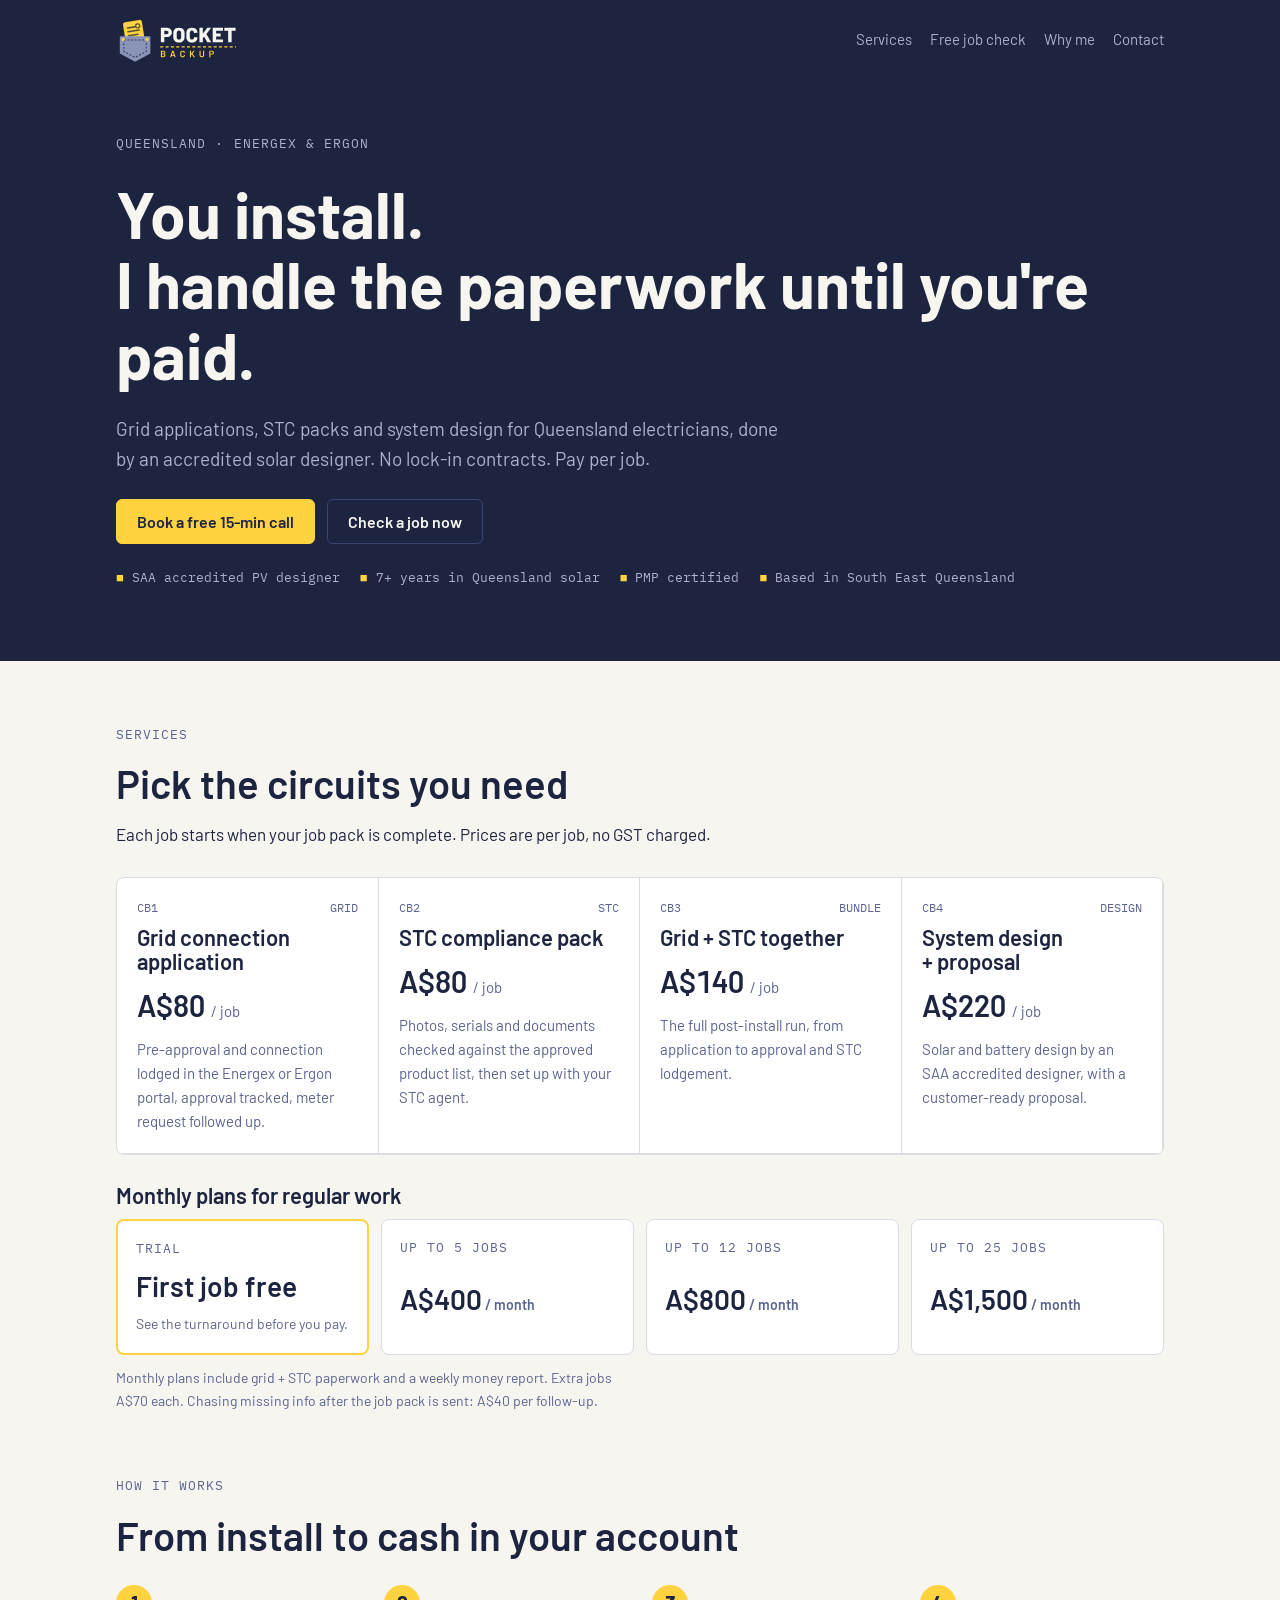
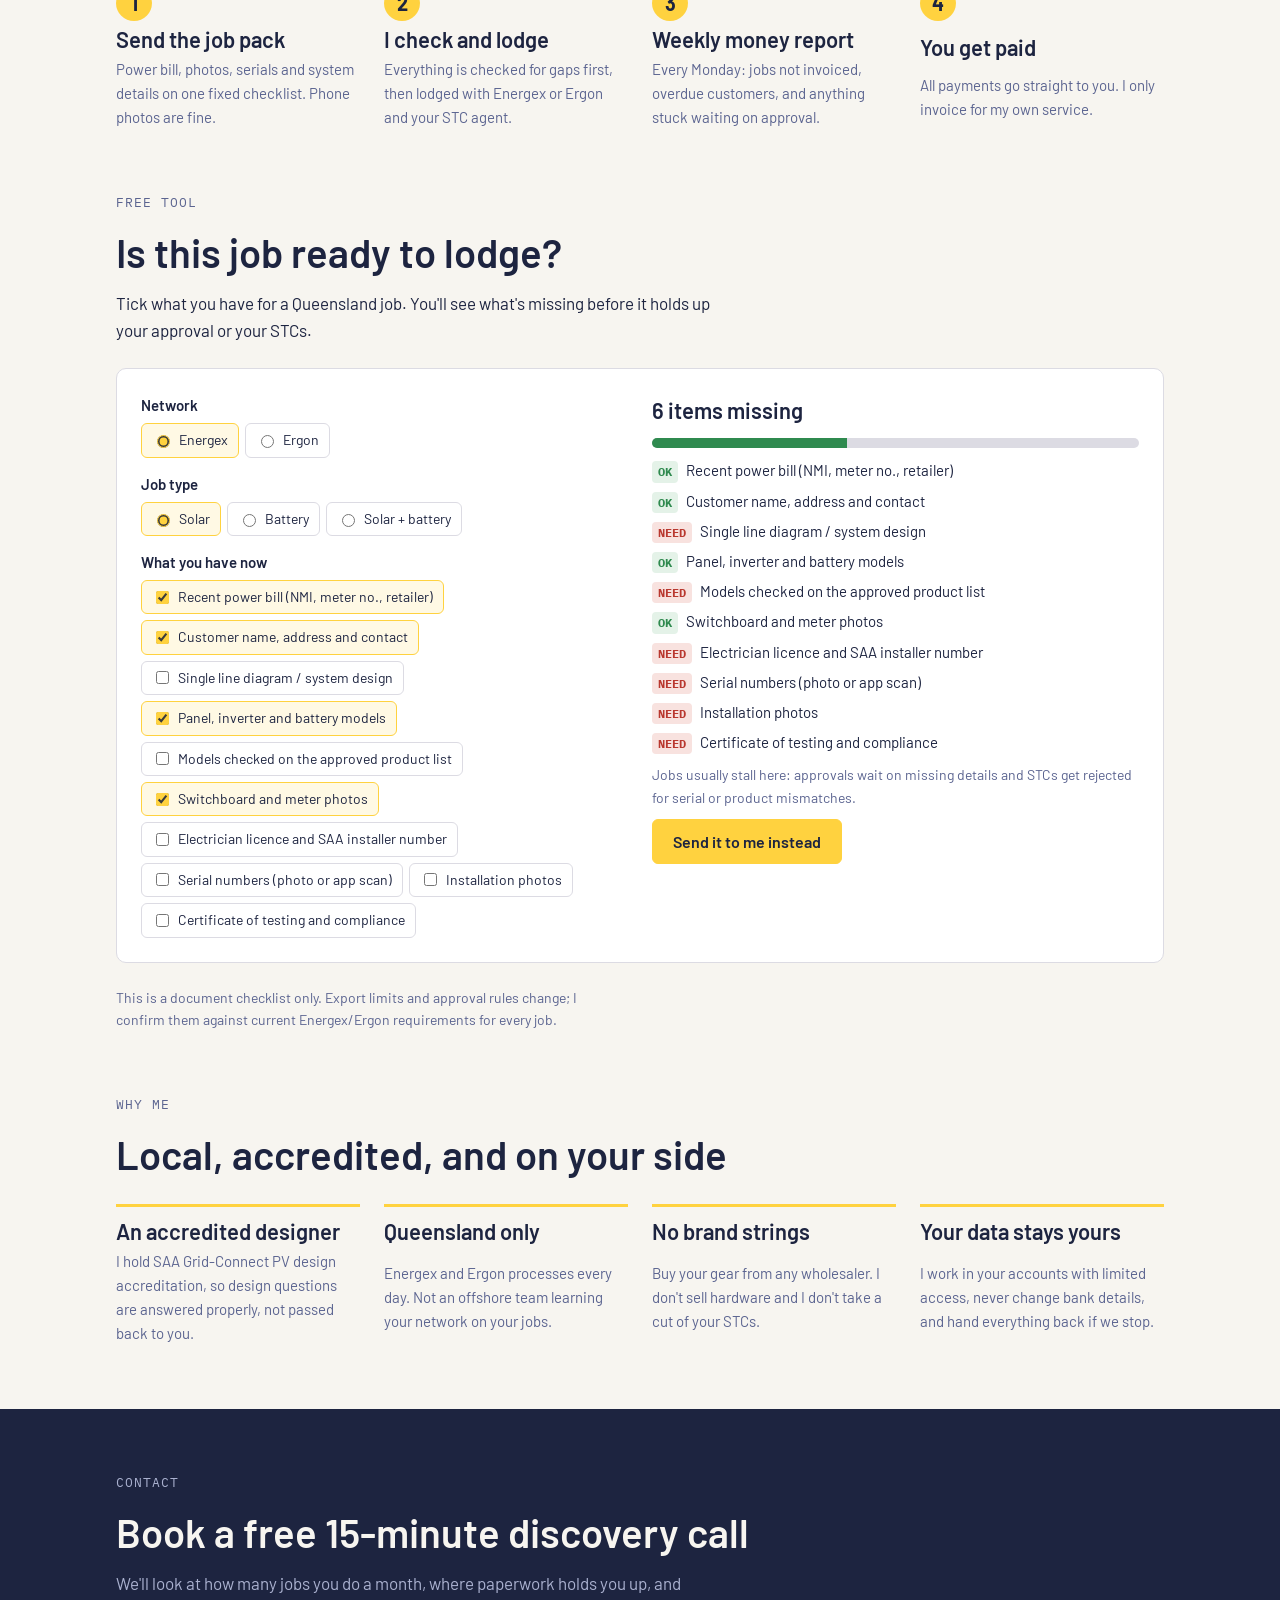
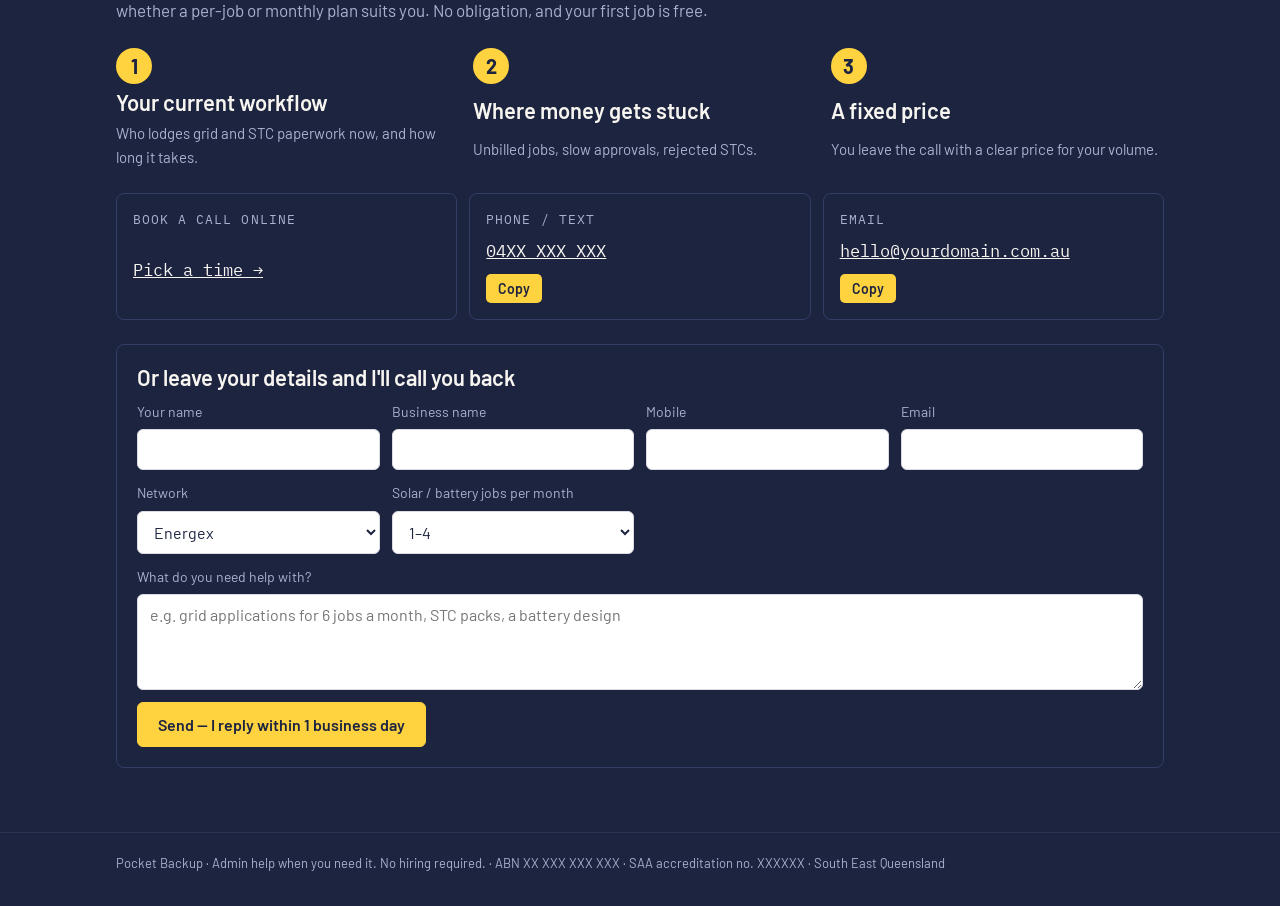
==== index.html @ 647fe561 "Apply new Pocket Backup brand: logo, favicon, colours, fonts, share image Pocket-and-document logo i" ====
<!doctype html>
<html lang="en">
<head>
<meta charset="utf-8">
<meta name="viewport" content="width=device-width,initial-scale=1,viewport-fit=cover">
<meta name="description" content="On-demand grid applications, STC packs and solar design for Queensland electricians. Pay per job.">
<title>Pocket Backup</title>
<meta property="og:title" content="Pocket Backup | Solar paperwork for QLD electricians">
<meta property="og:description" content="Grid applications, STC packs and SAA-accredited solar design for Queensland electricians. Pay per job, first job free.">
<meta property="og:type" content="website">
<meta name="theme-color" content="#1d2440">
<link rel="canonical" href="https://pocket-backup.netlify.app/">
<link rel="icon" href="/favicon.svg" type="image/svg+xml">
<link rel="icon" href="/favicon-32.png" sizes="32x32" type="image/png">
<link rel="apple-touch-icon" href="/apple-touch-icon.png">
<meta property="og:image" content="https://pocket-backup.netlify.app/brand/og-image-1200x630.png">
<meta property="og:image:width" content="1200"><meta property="og:image:height" content="630">
<meta property="og:url" content="https://pocket-backup.netlify.app/">
<meta name="twitter:card" content="summary_large_image">
<link rel="preconnect" href="https://fonts.googleapis.com">
<link rel="stylesheet" href="https://fonts.googleapis.com/css2?family=Barlow:wght@400;600;700;800&family=IBM+Plex+Mono:wght@400;500&display=swap">
<style>
/* Layout: single column landing; switchboard-panel motif (labelled circuits) for services; free checker as the interactive centrepiece. */
:root{
  --bg:#f7f5f0; --panel:#ffffff; --ink:#1d2440; --muted:#5b6490; --line:#dcdbe3;
  --accent:#ffd23f; --accent-ink:#1d2440; --band:#1d2440; --band-ink:#f7f5f0; --band-muted:#aab1cf;
  --ok:#2f8a4f; --ok-bg:#e4f2e8; --bad:#b9382f; --bad-bg:#f8e2df;
  --f-display:"Barlow",system-ui,sans-serif;
  --f-body:"Barlow",system-ui,-apple-system,"Segoe UI",sans-serif;
  --f-mono:"IBM Plex Mono",ui-monospace,Menlo,monospace;
}
@media (prefers-color-scheme: dark){:root:not([data-theme="light"]){
  --bg:#11152a; --panel:#1a2038; --ink:#eceef6; --muted:#a3aac8; --line:#2b3252;
  --accent:#ffd23f; --accent-ink:#1d2440; --band:#0b0e1f; --band-ink:#f7f5f0; --band-muted:#a3aac8;
  --ok:#5cc07f; --ok-bg:#1c3325; --bad:#f07068; --bad-bg:#3b1f1d; color-scheme:dark}}
:root[data-theme="dark"]{
  --bg:#11152a; --panel:#1a2038; --ink:#eceef6; --muted:#a3aac8; --line:#2b3252;
  --accent:#ffd23f; --accent-ink:#1d2440; --band:#0b0e1f; --band-ink:#f7f5f0; --band-muted:#a3aac8;
  --ok:#5cc07f; --ok-bg:#1c3325; --bad:#f07068; --bad-bg:#3b1f1d; color-scheme:dark}
*{box-sizing:border-box}
html,body{margin:0}
body{background:var(--bg);color:var(--ink);font-family:var(--f-body);font-size:17px;line-height:1.6}
.in{max-width:1080px;margin:0 auto;padding-left:max(16px,env(safe-area-inset-left,0px));padding-right:max(16px,env(safe-area-inset-right,0px))}
section{padding-block:64px}
h1,h2,h3{font-family:var(--f-display);font-weight:600;line-height:1.1;text-wrap:balance;margin:0}
h1{font-size:clamp(38px,6vw,64px);font-weight:700}
h2{font-size:clamp(28px,4vw,40px)}
h3{font-size:22px}
p{margin:0;max-width:62ch}
.eyebrow{font-family:var(--f-mono);font-size:13px;letter-spacing:.08em;text-transform:uppercase;color:var(--muted)}
.stack{display:grid;gap:16px}
a{color:inherit}
.btn{display:inline-flex;align-items:center;gap:8px;font:600 16px var(--f-body);border-radius:6px;padding:12px 20px;border:1px solid var(--line);background:var(--panel);color:var(--ink);cursor:pointer;text-decoration:none}
.btn.primary{background:var(--accent);border-color:var(--accent);color:var(--accent-ink)}
button:focus-visible,a:focus-visible,select:focus-visible,input:focus-visible{outline:2px solid var(--accent);outline-offset:2px;box-shadow:0 0 0 5px var(--ink)}

/* top */
.top{background:var(--band);color:var(--band-ink)}
.top .bar{display:flex;align-items:center;gap:16px;padding-block:16px;flex-wrap:wrap}
.brand{font-family:var(--f-display);font-weight:700;font-size:22px;display:flex;gap:10px;align-items:center}
.brand img{display:block;height:46px;width:auto}
.top nav{margin-left:auto;display:flex;gap:18px;flex-wrap:wrap;font-size:15px}
.top nav a{color:var(--band-muted);text-decoration:none} .top nav a:hover{color:var(--band-ink)}
.hero{padding-block:56px 72px;display:grid;gap:24px}
.hero p{color:var(--band-muted);font-size:19px}
.hero .row{display:flex;gap:12px;flex-wrap:wrap}
.hero .btn:not(.primary){background:transparent;color:var(--band-ink);border-color:#3a4470}
.creds{display:flex;flex-wrap:wrap;gap:8px 20px;font-family:var(--f-mono);font-size:13px;color:var(--band-muted)}
.creds span::before{content:"■ ";color:var(--accent)}

/* switchboard services */
.board{display:grid;grid-template-columns:repeat(auto-fit,minmax(240px,1fr));gap:0;border:1px solid var(--line);border-radius:8px;overflow:hidden;background:var(--panel)}
.cb{padding:20px;border-right:1px solid var(--line);border-bottom:1px solid var(--line);display:grid;gap:8px;align-content:start}
.cb .lbl{font-family:var(--f-mono);font-size:12px;color:var(--muted);display:flex;justify-content:space-between}
.cb .price{font-family:var(--f-display);font-size:30px;font-weight:600;font-variant-numeric:tabular-nums}
.cb .price small{font-size:15px;color:var(--muted);font-family:var(--f-body);font-weight:400}
.cb p{font-size:15px;color:var(--muted)}
.note{font-size:14px;color:var(--muted)}

/* plans */
.plans{display:grid;grid-template-columns:repeat(auto-fit,minmax(200px,1fr));gap:12px}
.plan{border:1px solid var(--line);border-radius:8px;padding:18px;background:var(--panel);display:grid;gap:4px}
.plan .price{font-family:var(--f-display);font-size:28px;font-weight:600}
.plan.free{border-color:var(--accent);border-width:2px}

/* steps */
.steps{display:grid;grid-template-columns:repeat(auto-fit,minmax(220px,1fr));gap:24px;counter-reset:s}
.step{display:grid;gap:6px;counter-increment:s}
.step::before{content:counter(s);font-family:var(--f-display);font-weight:700;font-size:20px;width:36px;height:36px;border-radius:50%;background:var(--accent);color:var(--accent-ink);display:grid;place-items:center}
.step p{font-size:15px;color:var(--muted)}

/* checker */
.checker{display:grid;grid-template-columns:minmax(0,1fr) minmax(0,1fr);gap:24px;background:var(--panel);border:1px solid var(--line);border-radius:10px;padding:24px}
@media (max-width:760px){.checker{grid-template-columns:1fr}}
.qs{display:grid;gap:14px}
.q{display:grid;gap:6px;font-size:15px}
.q > span{font-weight:600}
.opts{display:flex;flex-wrap:wrap;gap:6px}
.opts label{display:inline-flex;gap:6px;align-items:center;border:1px solid var(--line);border-radius:6px;padding:5px 10px;cursor:pointer;font-size:14px}
.opts input{accent-color:var(--accent)}
.opts label:has(input:checked){border-color:var(--accent);background:color-mix(in srgb,var(--accent) 14%,transparent)}
.result{display:grid;gap:10px;align-content:start}
.meter{height:10px;border-radius:5px;background:var(--line);overflow:hidden}
.meter i{display:block;height:100%;background:var(--ok);transition:width .3s}
.items{list-style:none;margin:0;padding:0;display:grid;gap:6px;font-size:15px}
.items li{display:flex;gap:8px;align-items:flex-start}
.items li b{font-family:var(--f-mono);font-size:12px;padding:1px 6px;border-radius:4px;flex:none;margin-top:3px}
.items li.ok b{background:var(--ok-bg);color:var(--ok)} .items li.no b{background:var(--bad-bg);color:var(--bad)}
.verdict{font-family:var(--f-display);font-size:22px;font-weight:600}

/* why */
.why{display:grid;grid-template-columns:repeat(auto-fit,minmax(240px,1fr));gap:24px}
.why div{display:grid;gap:6px;border-top:3px solid var(--accent);padding-top:12px}
.why p{font-size:15px;color:var(--muted)}

/* contact */
.contact{background:var(--band);color:var(--band-ink)}
.contact p{color:var(--band-muted)}
.cards{display:grid;grid-template-columns:repeat(auto-fit,minmax(240px,1fr));gap:12px}
.cc{border:1px solid #343d66;border-radius:8px;padding:16px;display:grid;gap:8px}
.cc .v{font-family:var(--f-mono);font-size:17px;color:var(--band-ink);word-break:break-all}
.cc button{justify-self:start;font:600 14px var(--f-body);background:var(--accent);color:var(--accent-ink);border:0;border-radius:5px;padding:6px 12px;cursor:pointer}
.form{display:grid;gap:12px;grid-template-columns:repeat(auto-fit,minmax(220px,1fr));border:1px solid #343d66;border-radius:8px;padding:20px}
.form label{display:grid;gap:6px;font-size:14px;color:var(--band-muted)}
.form .wide{grid-column:1/-1}
.form input,.form select,.form textarea{font:16px var(--f-body);color:var(--ink);background:var(--panel);border:1px solid var(--line);border-radius:6px;padding:10px 12px;width:100%}
.form textarea{min-height:96px;resize:vertical}
.form .hp{display:none}
footer{background:var(--band);color:var(--band-muted);font-size:13px;padding-block:20px 32px;border-top:1px solid #2b3252}
@media (prefers-reduced-motion:reduce){*{transition:none!important}}
</style>
</head>
<body>

<div class="top">
  <div class="in bar">
    <div class="brand"><img src="/brand/pocket-backup-logo-dark.svg" alt="Pocket Backup" width="122" height="46"></div>
    <nav><a href="#services">Services</a><a href="#check">Free job check</a><a href="#why">Why me</a><a href="#contact">Contact</a></nav>
  </div>
  <div class="in hero">
    <span class="eyebrow" style="color:var(--band-muted)">Queensland · Energex &amp; Ergon</span>
    <h1>You install.<br>I handle the paperwork until you're paid.</h1>
    <p>Grid applications, STC packs and system design for Queensland electricians, done by an accredited solar designer. No lock-in contracts. Pay per job.</p>
    <div class="row"><a class="btn primary" href="#contact">Book a free 15-min call</a><a class="btn" href="#check">Check a job now</a></div>
    <div class="creds"><span>SAA accredited PV designer</span><span>7+ years in Queensland solar</span><span>PMP certified</span><span>Based in South East Queensland</span></div>
  </div>
</div>

<section id="services"><div class="in stack" style="gap:28px">
  <div class="stack"><span class="eyebrow">Services</span><h2>Pick the circuits you need</h2><p>Each job starts when your job pack is complete. Prices are per job, no GST charged.</p></div>
  <div class="board">
    <div class="cb"><span class="lbl"><span>CB1</span><span>GRID</span></span><h3>Grid connection application</h3><div class="price">A$80 <small>/ job</small></div><p>Pre-approval and connection lodged in the Energex or Ergon portal, approval tracked, meter request followed up.</p></div>
    <div class="cb"><span class="lbl"><span>CB2</span><span>STC</span></span><h3>STC compliance pack</h3><div class="price">A$80 <small>/ job</small></div><p>Photos, serials and documents checked against the approved product list, then set up with your STC agent.</p></div>
    <div class="cb"><span class="lbl"><span>CB3</span><span>BUNDLE</span></span><h3>Grid + STC together</h3><div class="price">A$140 <small>/ job</small></div><p>The full post-install run, from application to approval and STC lodgement.</p></div>
    <div class="cb"><span class="lbl"><span>CB4</span><span>DESIGN</span></span><h3>System design + proposal</h3><div class="price">A$220 <small>/ job</small></div><p>Solar and battery design by an SAA accredited designer, with a customer-ready proposal.</p></div>
  </div>
  <div class="stack" style="gap:12px"><h3>Monthly plans for regular work</h3>
  <div class="plans">
    <div class="plan free"><span class="eyebrow">Trial</span><div class="price">First job free</div><span class="note">See the turnaround before you pay.</span></div>
    <div class="plan"><span class="eyebrow">Up to 5 jobs</span><div class="price">A$400<small class="note"> / month</small></div></div>
    <div class="plan"><span class="eyebrow">Up to 12 jobs</span><div class="price">A$800<small class="note"> / month</small></div></div>
    <div class="plan"><span class="eyebrow">Up to 25 jobs</span><div class="price">A$1,500<small class="note"> / month</small></div></div>
  </div>
  <p class="note">Monthly plans include grid + STC paperwork and a weekly money report. Extra jobs A$70 each. Chasing missing info after the job pack is sent: A$40 per follow-up.</p></div>
</div></section>

<section style="padding-top:0"><div class="in stack" style="gap:28px">
  <div class="stack"><span class="eyebrow">How it works</span><h2>From install to cash in your account</h2></div>
  <div class="steps">
    <div class="step"><h3>Send the job pack</h3><p>Power bill, photos, serials and system details on one fixed checklist. Phone photos are fine.</p></div>
    <div class="step"><h3>I check and lodge</h3><p>Everything is checked for gaps first, then lodged with Energex or Ergon and your STC agent.</p></div>
    <div class="step"><h3>Weekly money report</h3><p>Every Monday: jobs not invoiced, overdue customers, and anything stuck waiting on approval.</p></div>
    <div class="step"><h3>You get paid</h3><p>All payments go straight to you. I only invoice for my own service.</p></div>
  </div>
</div></section>

<section id="check" style="padding-top:0"><div class="in stack" style="gap:24px">
  <div class="stack"><span class="eyebrow">Free tool</span><h2>Is this job ready to lodge?</h2><p>Tick what you have for a Queensland job. You'll see what's missing before it holds up your approval or your STCs.</p></div>
  <div class="checker">
    <div class="qs" id="qs">
      <div class="q"><span>Network</span><div class="opts"><label><input type="radio" name="net" id="net-ex" value="Energex" checked>Energex</label><label><input type="radio" name="net" id="net-er" value="Ergon">Ergon</label></div></div>
      <div class="q"><span>Job type</span><div class="opts"><label><input type="radio" name="type" id="t-pv" value="pv" checked>Solar</label><label><input type="radio" name="type" id="t-bat" value="bat">Battery</label><label><input type="radio" name="type" id="t-both" value="both">Solar + battery</label></div></div>
      <div class="q"><span>What you have now</span><div class="opts" id="docs"></div></div>
    </div>
    <div class="result" aria-live="polite">
      <div class="verdict" id="verdict"></div>
      <div class="meter"><i id="bar" style="width:0"></i></div>
      <ul class="items" id="items"></ul>
      <p class="note" id="tail"></p>
      <a class="btn primary" href="#contact" style="justify-self:start">Send it to me instead</a>
    </div>
  </div>
  <p class="note">This is a document checklist only. Export limits and approval rules change; I confirm them against current Energex/Ergon requirements for every job.</p>
</div></section>

<section id="why" style="padding-top:0"><div class="in stack" style="gap:28px">
  <div class="stack"><span class="eyebrow">Why me</span><h2>Local, accredited, and on your side</h2></div>
  <div class="why">
    <div><h3>An accredited designer</h3><p>I hold SAA Grid-Connect PV design accreditation, so design questions are answered properly, not passed back to you.</p></div>
    <div><h3>Queensland only</h3><p>Energex and Ergon processes every day. Not an offshore team learning your network on your jobs.</p></div>
    <div><h3>No brand strings</h3><p>Buy your gear from any wholesaler. I don't sell hardware and I don't take a cut of your STCs.</p></div>
    <div><h3>Your data stays yours</h3><p>I work in your accounts with limited access, never change bank details, and hand everything back if we stop.</p></div>
  </div>
</div></section>

<section id="contact" class="contact"><div class="in stack" style="gap:24px">
  <div class="stack"><span class="eyebrow" style="color:var(--band-muted)">Contact</span><h2>Book a free 15-minute discovery call</h2><p>We'll look at how many jobs you do a month, where paperwork holds you up, and whether a per-job or monthly plan suits you. No obligation, and your first job is free.</p></div>
  <div class="steps" style="color:var(--band-ink)">
    <div class="step"><h3>Your current workflow</h3><p style="color:var(--band-muted)">Who lodges grid and STC paperwork now, and how long it takes.</p></div>
    <div class="step"><h3>Where money gets stuck</h3><p style="color:var(--band-muted)">Unbilled jobs, slow approvals, rejected STCs.</p></div>
    <div class="step"><h3>A fixed price</h3><p style="color:var(--band-muted)">You leave the call with a clear price for your volume.</p></div>
  </div>
  <div class="cards">
    <div class="cc" id="book-card" hidden><span class="eyebrow" style="color:var(--band-muted)">Book a call online</span><a class="v" id="c-book" href="https://calendly.com/" target="_blank" rel="noopener">Pick a time →</a></div>
    <div class="cc"><span class="eyebrow" style="color:var(--band-muted)">Phone / text</span><a class="v" id="c-phone" href="tel:04XXXXXXXX">04XX XXX XXX</a><button data-copy="c-phone">Copy</button></div>
    <div class="cc"><span class="eyebrow" style="color:var(--band-muted)">Email</span><a class="v" id="c-email" href="mailto:hello@yourdomain.com.au">hello@yourdomain.com.au</a><button data-copy="c-email">Copy</button></div>
  </div>
  <form class="form" name="contact" method="POST" action="/thanks.html" data-netlify="true" netlify-honeypot="company-website">
    <input type="hidden" name="form-name" value="contact">
    <p class="hp"><label>Leave empty <input name="company-website"></label></p>
    <div class="wide"><h3>Or leave your details and I'll call you back</h3></div>
    <label>Your name<input name="name" autocomplete="name" required></label>
    <label>Business name<input name="business" autocomplete="organization"></label>
    <label>Mobile<input name="phone" type="tel" autocomplete="tel" required></label>
    <label>Email<input name="email" type="email" autocomplete="email"></label>
    <label>Network<select name="network"><option>Energex</option><option>Ergon</option><option>Both</option></select></label>
    <label>Solar / battery jobs per month<select name="volume"><option>1–4</option><option>5–12</option><option>13–25</option><option>25+</option></select></label>
    <label class="wide">What do you need help with?<textarea name="message" placeholder="e.g. grid applications for 6 jobs a month, STC packs, a battery design"></textarea></label>
    <div class="wide"><button class="btn primary" type="submit">Send — I reply within 1 business day</button></div>
  </form>
</div></section>
<footer><div class="in">Pocket Backup · Admin help when you need it. No hiring required. · ABN XX XXX XXX XXX · SAA accreditation no. XXXXXX · South East Queensland</div></footer>

<script>
(function(){
const BASE=[
 ["bill","Recent power bill (NMI, meter no., retailer)"],
 ["addr","Customer name, address and contact"],
 ["sld","Single line diagram / system design"],
 ["models","Panel, inverter and battery models"],
 ["approved","Models checked on the approved product list"],
 ["sb","Switchboard and meter photos"],
 ["lic","Electrician licence and SAA installer number"]];
const POST=[["serials","Serial numbers (photo or app scan)"],["install","Installation photos"],["coc","Certificate of testing and compliance"]];
const BAT=[["batt","Battery install photos and backup circuit details"]];
let have={};
function list(){const t=document.querySelector('input[name=type]:checked').value;return BASE.concat(POST,t==="pv"?[]:BAT)}
function drawOpts(){
  const box=document.getElementById("docs");
  box.innerHTML=list().map(([k,l])=>`<label><input type="checkbox" id="d-${k}" data-k="${k}"${have[k]?" checked":""}>${l}</label>`).join("");
}
function update(){
  const L=list(),net=document.querySelector('input[name=net]:checked').value;
  const miss=L.filter(([k])=>!have[k]),done=L.length-miss.length;
  document.getElementById("bar").style.width=(done/L.length*100)+"%";
  document.getElementById("verdict").textContent=miss.length?`${miss.length} item${miss.length>1?"s":""} missing`:`Ready to lodge with ${net}`;
  document.getElementById("items").innerHTML=L.map(([k,l])=>`<li class="${have[k]?"ok":"no"}"><b>${have[k]?"OK":"NEED"}</b><span>${l}</span></li>`).join("");
  document.getElementById("tail").textContent=miss.length?"Jobs usually stall here: approvals wait on missing details and STCs get rejected for serial or product mismatches.":"Lodge it, or send it to me and I'll do it today.";
}
document.addEventListener("change",e=>{
  if(e.target.dataset.k){have[e.target.dataset.k]=e.target.checked;update()}
  if(e.target.name==="type"){drawOpts();update()}
  if(e.target.name==="net")update();
});
document.addEventListener("click",async e=>{
  const b=e.target.closest("[data-copy]");if(!b)return;
  const el=document.getElementById(b.dataset.copy);
  try{await navigator.clipboard.writeText(el.textContent);b.textContent="Copied"}catch(x){const r=document.createRange();r.selectNodeContents(el);const s=getSelection();s.removeAllRanges();s.addRange(r);b.textContent="Selected"}
  setTimeout(()=>b.textContent="Copy",1800);
});
have={bill:true,addr:true,models:true,sb:true};
drawOpts();update();
})();
</script>
</body>
</html>
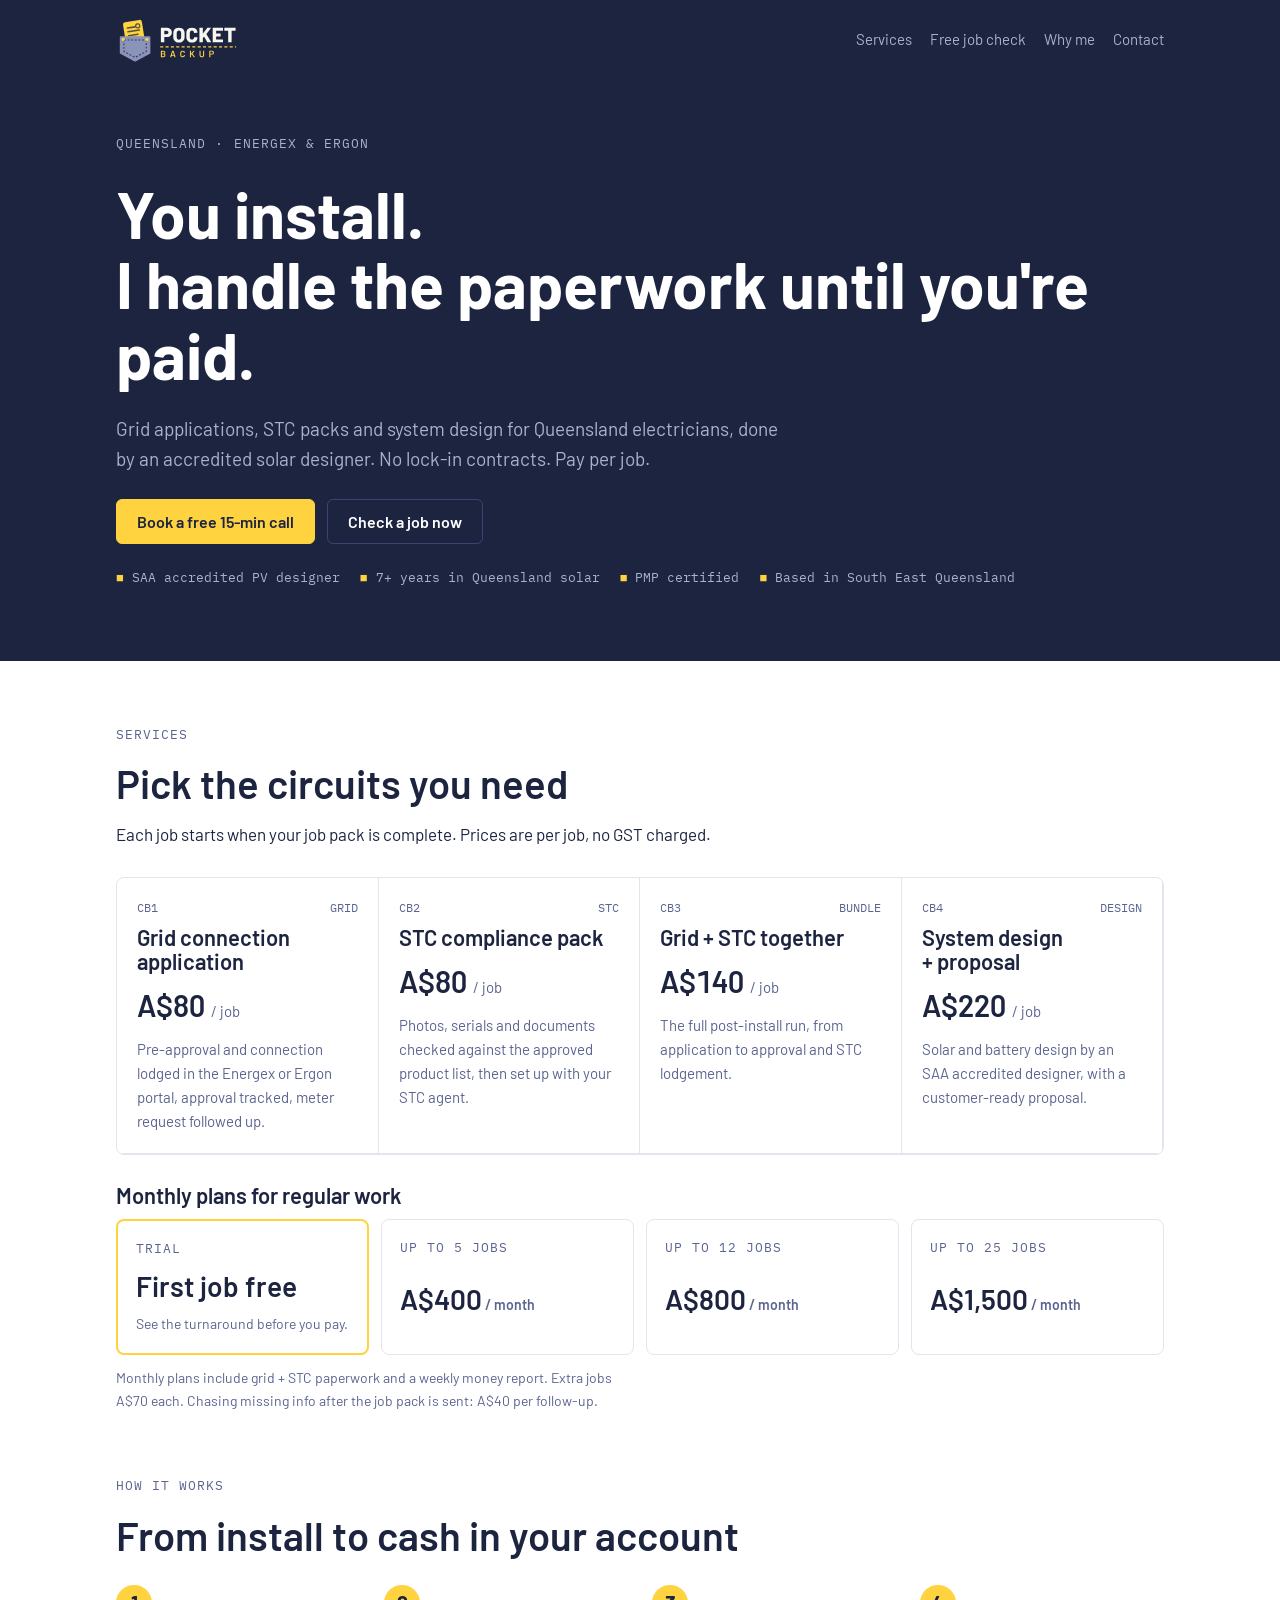
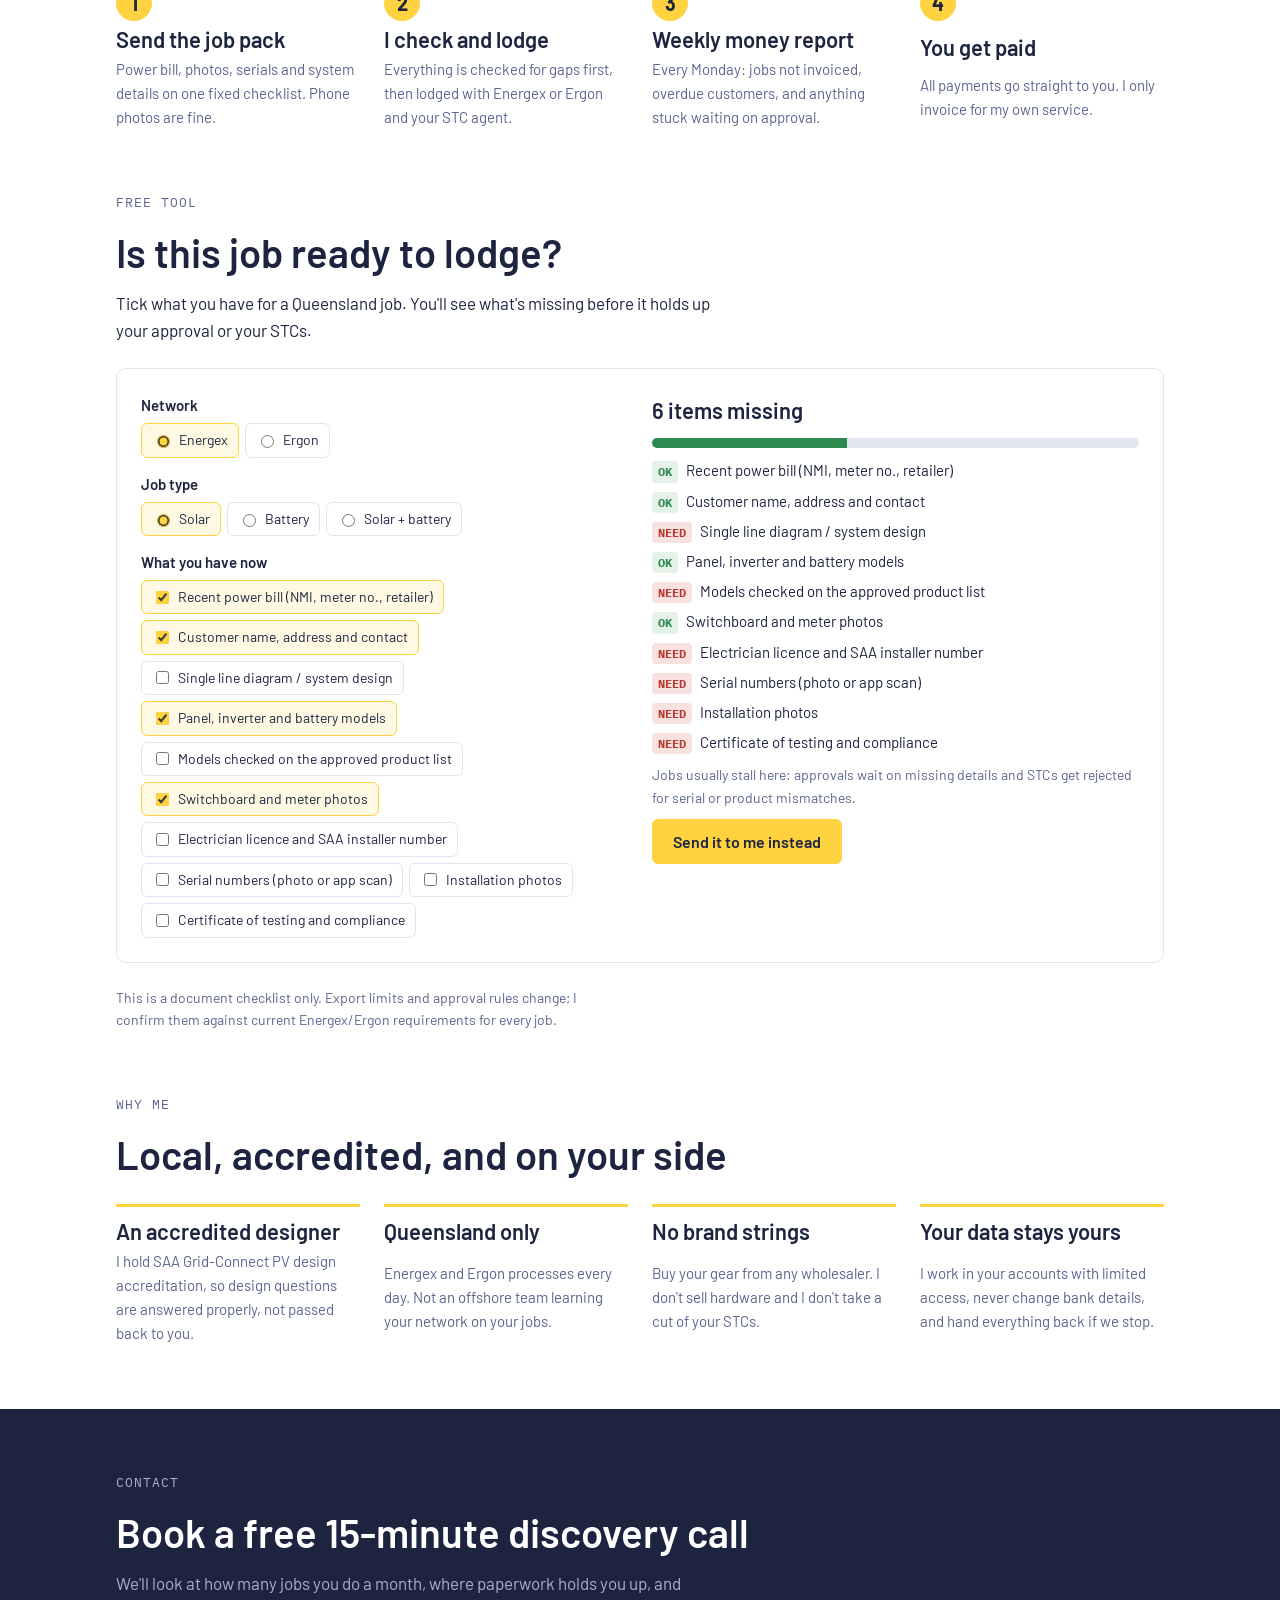
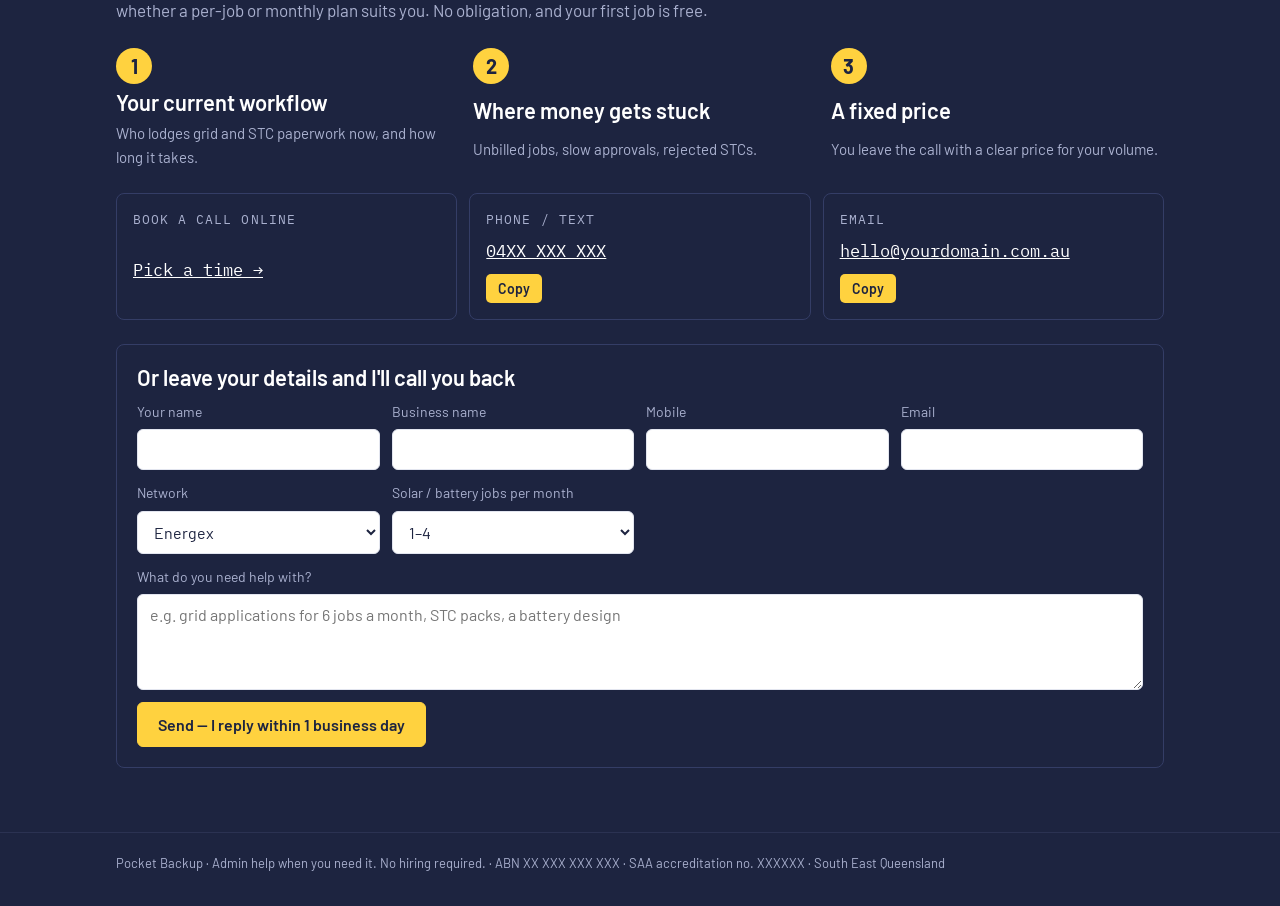
==== commit 4a7f854e: "Use a white page background instead of cream Co-Authored-By: Claude Opus 5.5 <noreply@anthropic.com>" ====
--- a/index.html
+++ b/index.html
@@ -22,8 +22,8 @@
 <style>
 /* Layout: single column landing; switchboard-panel motif (labelled circuits) for services; free checker as the interactive centrepiece. */
 :root{
-  --bg:#f7f5f0; --panel:#ffffff; --ink:#1d2440; --muted:#5b6490; --line:#dcdbe3;
-  --accent:#ffd23f; --accent-ink:#1d2440; --band:#1d2440; --band-ink:#f7f5f0; --band-muted:#aab1cf;
+  --bg:#ffffff; --panel:#ffffff; --ink:#1d2440; --muted:#5b6490; --line:#e2e5ef;
+  --accent:#ffd23f; --accent-ink:#1d2440; --band:#1d2440; --band-ink:#ffffff; --band-muted:#aab1cf;
   --ok:#2f8a4f; --ok-bg:#e4f2e8; --bad:#b9382f; --bad-bg:#f8e2df;
   --f-display:"Barlow",system-ui,sans-serif;
   --f-body:"Barlow",system-ui,-apple-system,"Segoe UI",sans-serif;
@@ -31,11 +31,11 @@
 }
 @media (prefers-color-scheme: dark){:root:not([data-theme="light"]){
   --bg:#11152a; --panel:#1a2038; --ink:#eceef6; --muted:#a3aac8; --line:#2b3252;
-  --accent:#ffd23f; --accent-ink:#1d2440; --band:#0b0e1f; --band-ink:#f7f5f0; --band-muted:#a3aac8;
+  --accent:#ffd23f; --accent-ink:#1d2440; --band:#0b0e1f; --band-ink:#ffffff; --band-muted:#a3aac8;
   --ok:#5cc07f; --ok-bg:#1c3325; --bad:#f07068; --bad-bg:#3b1f1d; color-scheme:dark}}
 :root[data-theme="dark"]{
   --bg:#11152a; --panel:#1a2038; --ink:#eceef6; --muted:#a3aac8; --line:#2b3252;
-  --accent:#ffd23f; --accent-ink:#1d2440; --band:#0b0e1f; --band-ink:#f7f5f0; --band-muted:#a3aac8;
+  --accent:#ffd23f; --accent-ink:#1d2440; --band:#0b0e1f; --band-ink:#ffffff; --band-muted:#a3aac8;
   --ok:#5cc07f; --ok-bg:#1c3325; --bad:#f07068; --bad-bg:#3b1f1d; color-scheme:dark}
 *{box-sizing:border-box}
 html,body{margin:0}
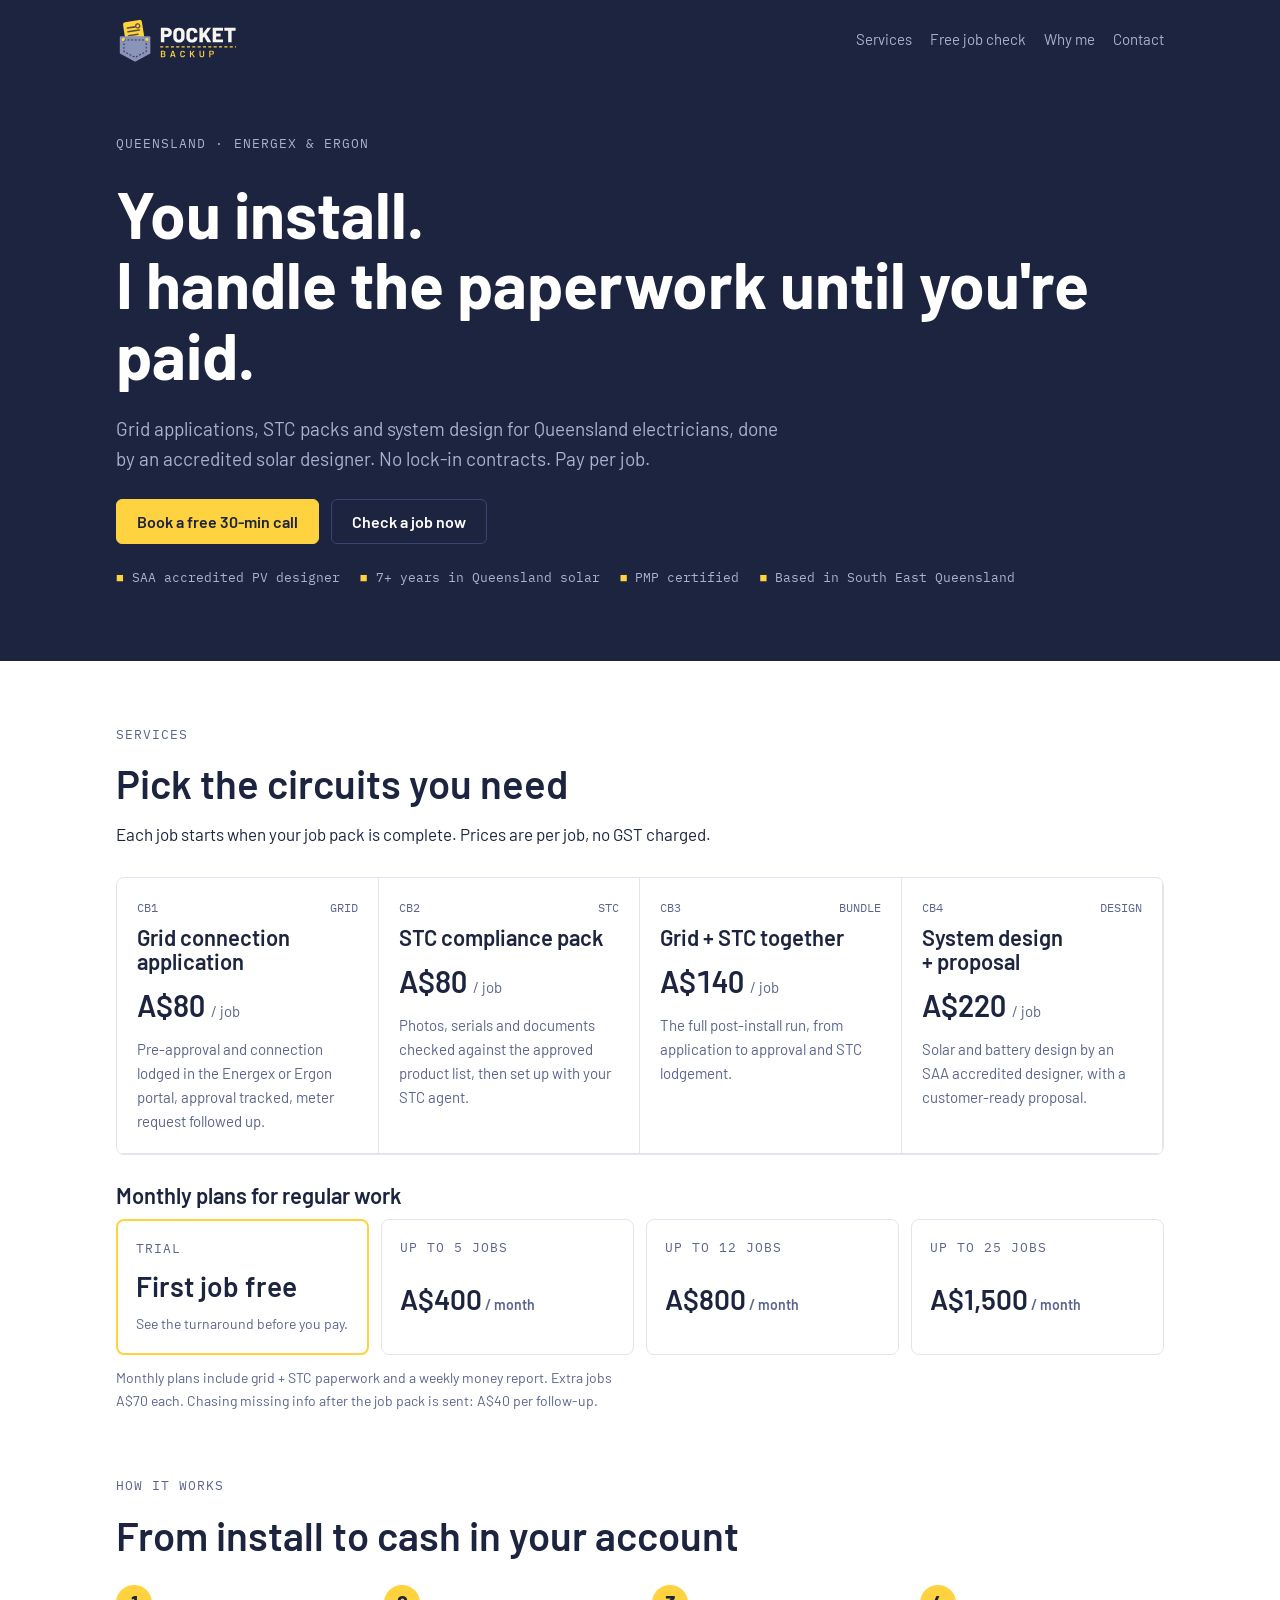
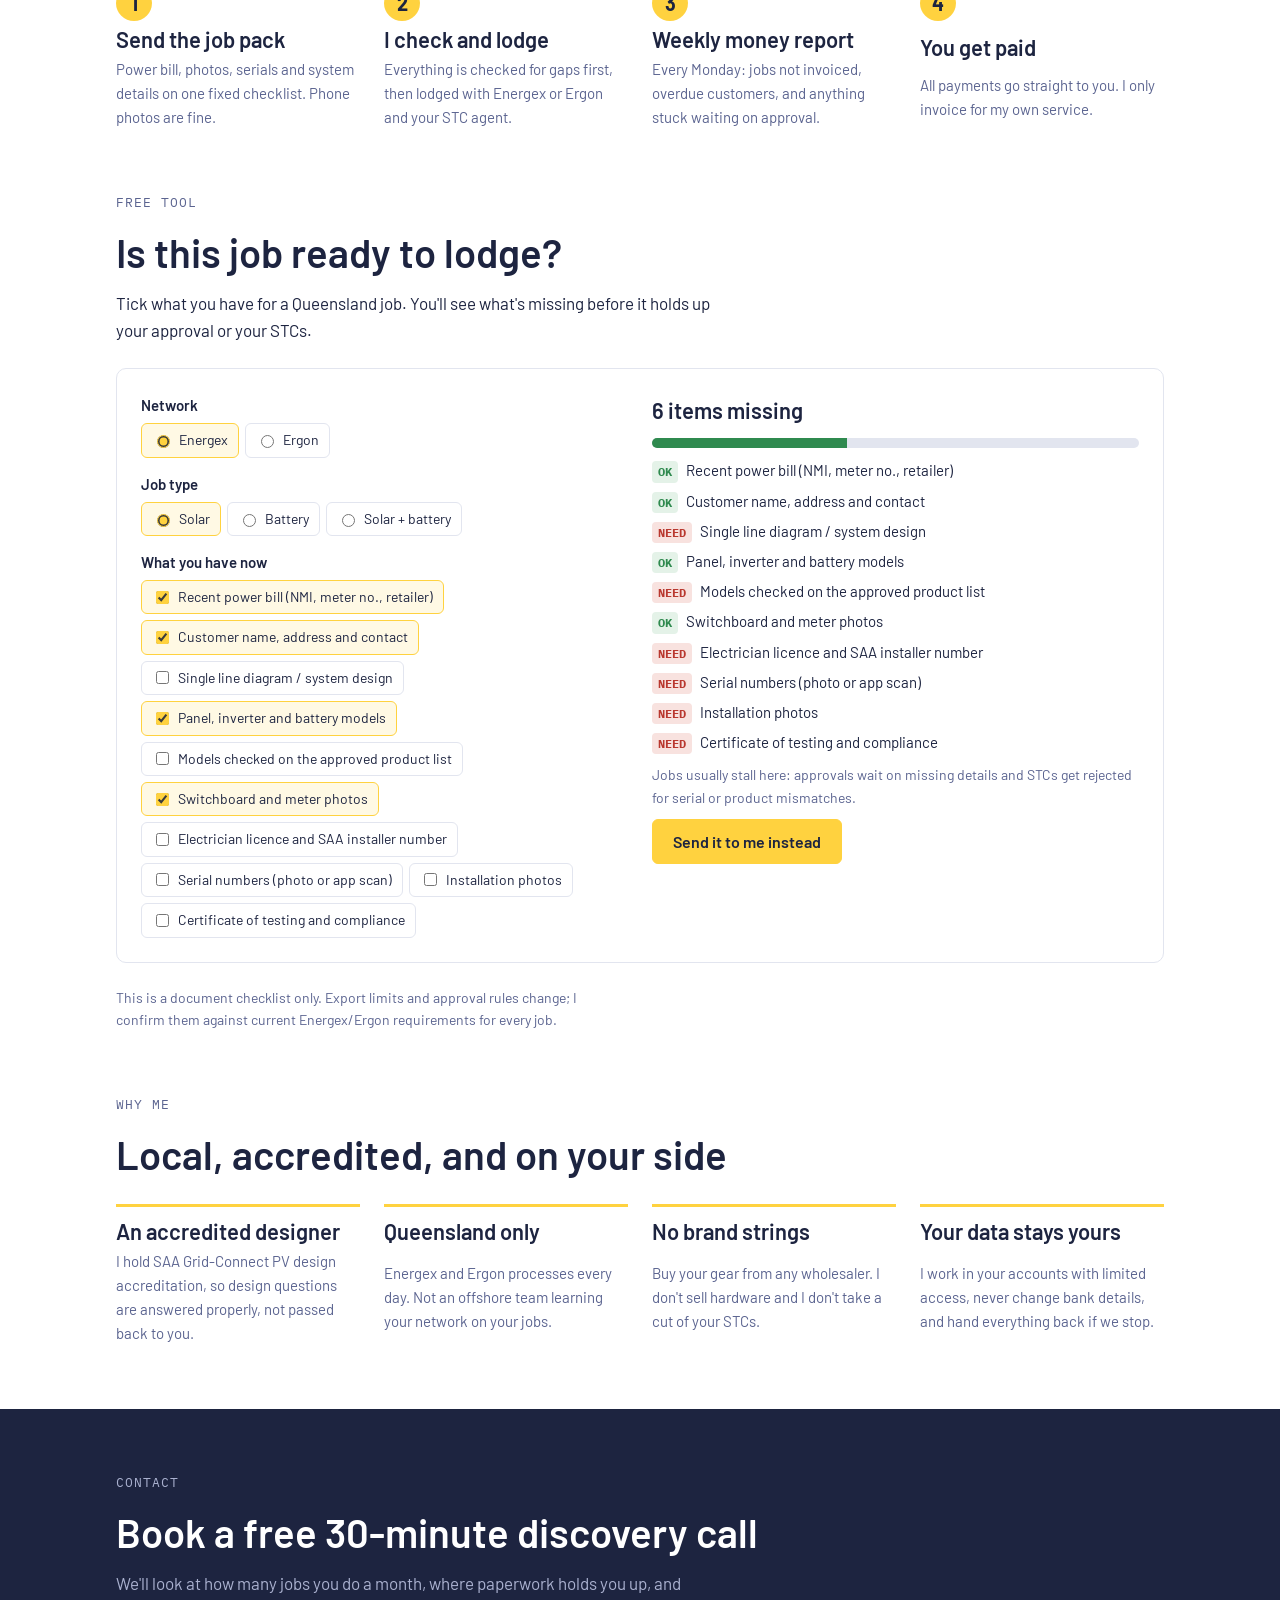
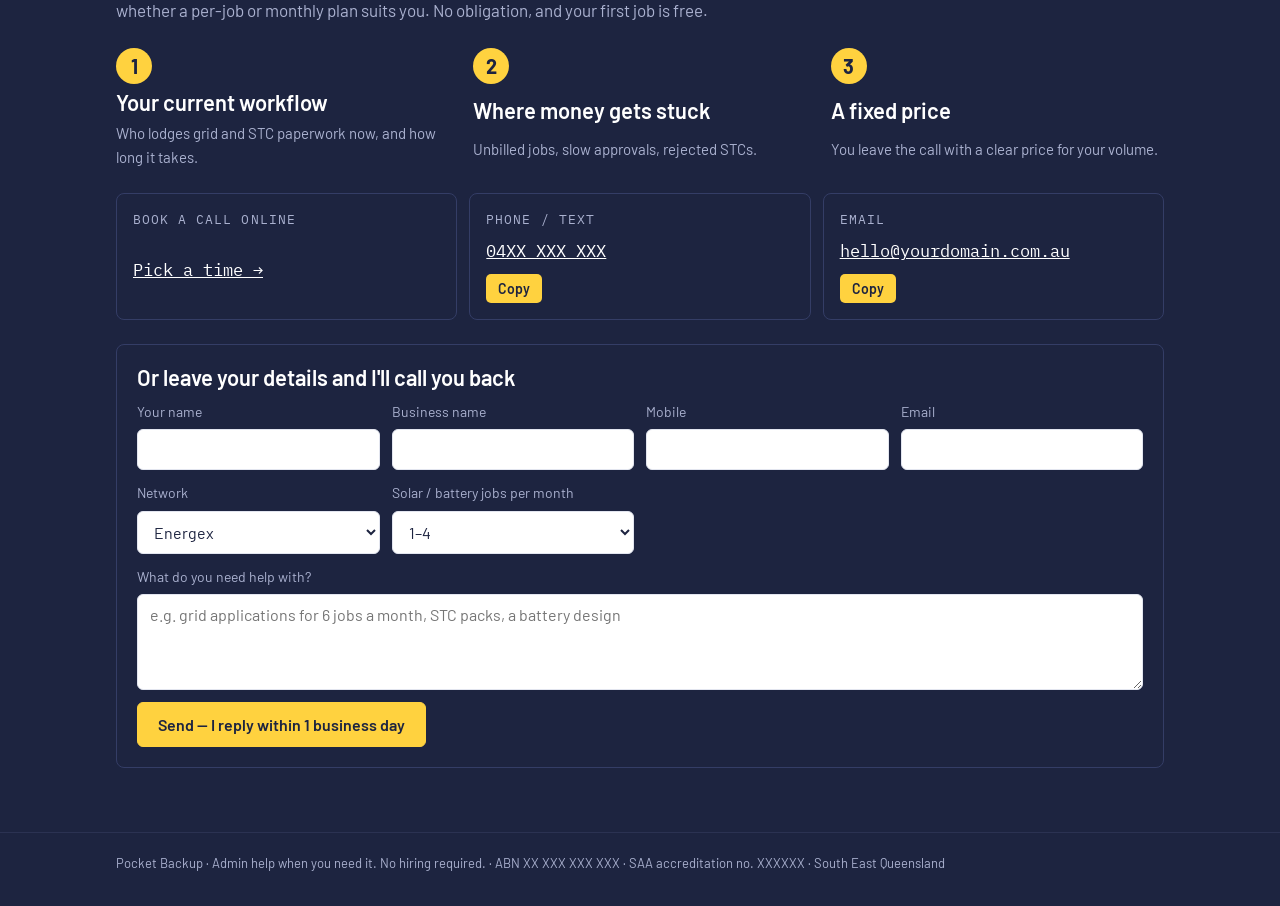
==== commit 5814ab40: "Link the booking card to Calendly and switch to a 30-minute call Co-Authored-By: Claude Opus 5.5 <no" ====
--- a/index.html
+++ b/index.html
@@ -141,7 +141,7 @@
     <span class="eyebrow" style="color:var(--band-muted)">Queensland · Energex &amp; Ergon</span>
     <h1>You install.<br>I handle the paperwork until you're paid.</h1>
     <p>Grid applications, STC packs and system design for Queensland electricians, done by an accredited solar designer. No lock-in contracts. Pay per job.</p>
-    <div class="row"><a class="btn primary" href="#contact">Book a free 15-min call</a><a class="btn" href="#check">Check a job now</a></div>
+    <div class="row"><a class="btn primary" href="#contact">Book a free 30-min call</a><a class="btn" href="#check">Check a job now</a></div>
     <div class="creds"><span>SAA accredited PV designer</span><span>7+ years in Queensland solar</span><span>PMP certified</span><span>Based in South East Queensland</span></div>
   </div>
 </div>
@@ -204,14 +204,14 @@
 </div></section>
 
 <section id="contact" class="contact"><div class="in stack" style="gap:24px">
-  <div class="stack"><span class="eyebrow" style="color:var(--band-muted)">Contact</span><h2>Book a free 15-minute discovery call</h2><p>We'll look at how many jobs you do a month, where paperwork holds you up, and whether a per-job or monthly plan suits you. No obligation, and your first job is free.</p></div>
+  <div class="stack"><span class="eyebrow" style="color:var(--band-muted)">Contact</span><h2>Book a free 30-minute discovery call</h2><p>We'll look at how many jobs you do a month, where paperwork holds you up, and whether a per-job or monthly plan suits you. No obligation, and your first job is free.</p></div>
   <div class="steps" style="color:var(--band-ink)">
     <div class="step"><h3>Your current workflow</h3><p style="color:var(--band-muted)">Who lodges grid and STC paperwork now, and how long it takes.</p></div>
     <div class="step"><h3>Where money gets stuck</h3><p style="color:var(--band-muted)">Unbilled jobs, slow approvals, rejected STCs.</p></div>
     <div class="step"><h3>A fixed price</h3><p style="color:var(--band-muted)">You leave the call with a clear price for your volume.</p></div>
   </div>
   <div class="cards">
-    <div class="cc" id="book-card" hidden><span class="eyebrow" style="color:var(--band-muted)">Book a call online</span><a class="v" id="c-book" href="https://calendly.com/" target="_blank" rel="noopener">Pick a time →</a></div>
+    <div class="cc" id="book-card"><span class="eyebrow" style="color:var(--band-muted)">Book a call online</span><a class="v" id="c-book" href="https://calendly.com/qld-pocketbackup/30min" target="_blank" rel="noopener">Pick a time →</a></div>
     <div class="cc"><span class="eyebrow" style="color:var(--band-muted)">Phone / text</span><a class="v" id="c-phone" href="tel:04XXXXXXXX">04XX XXX XXX</a><button data-copy="c-phone">Copy</button></div>
     <div class="cc"><span class="eyebrow" style="color:var(--band-muted)">Email</span><a class="v" id="c-email" href="mailto:hello@yourdomain.com.au">hello@yourdomain.com.au</a><button data-copy="c-email">Copy</button></div>
   </div>
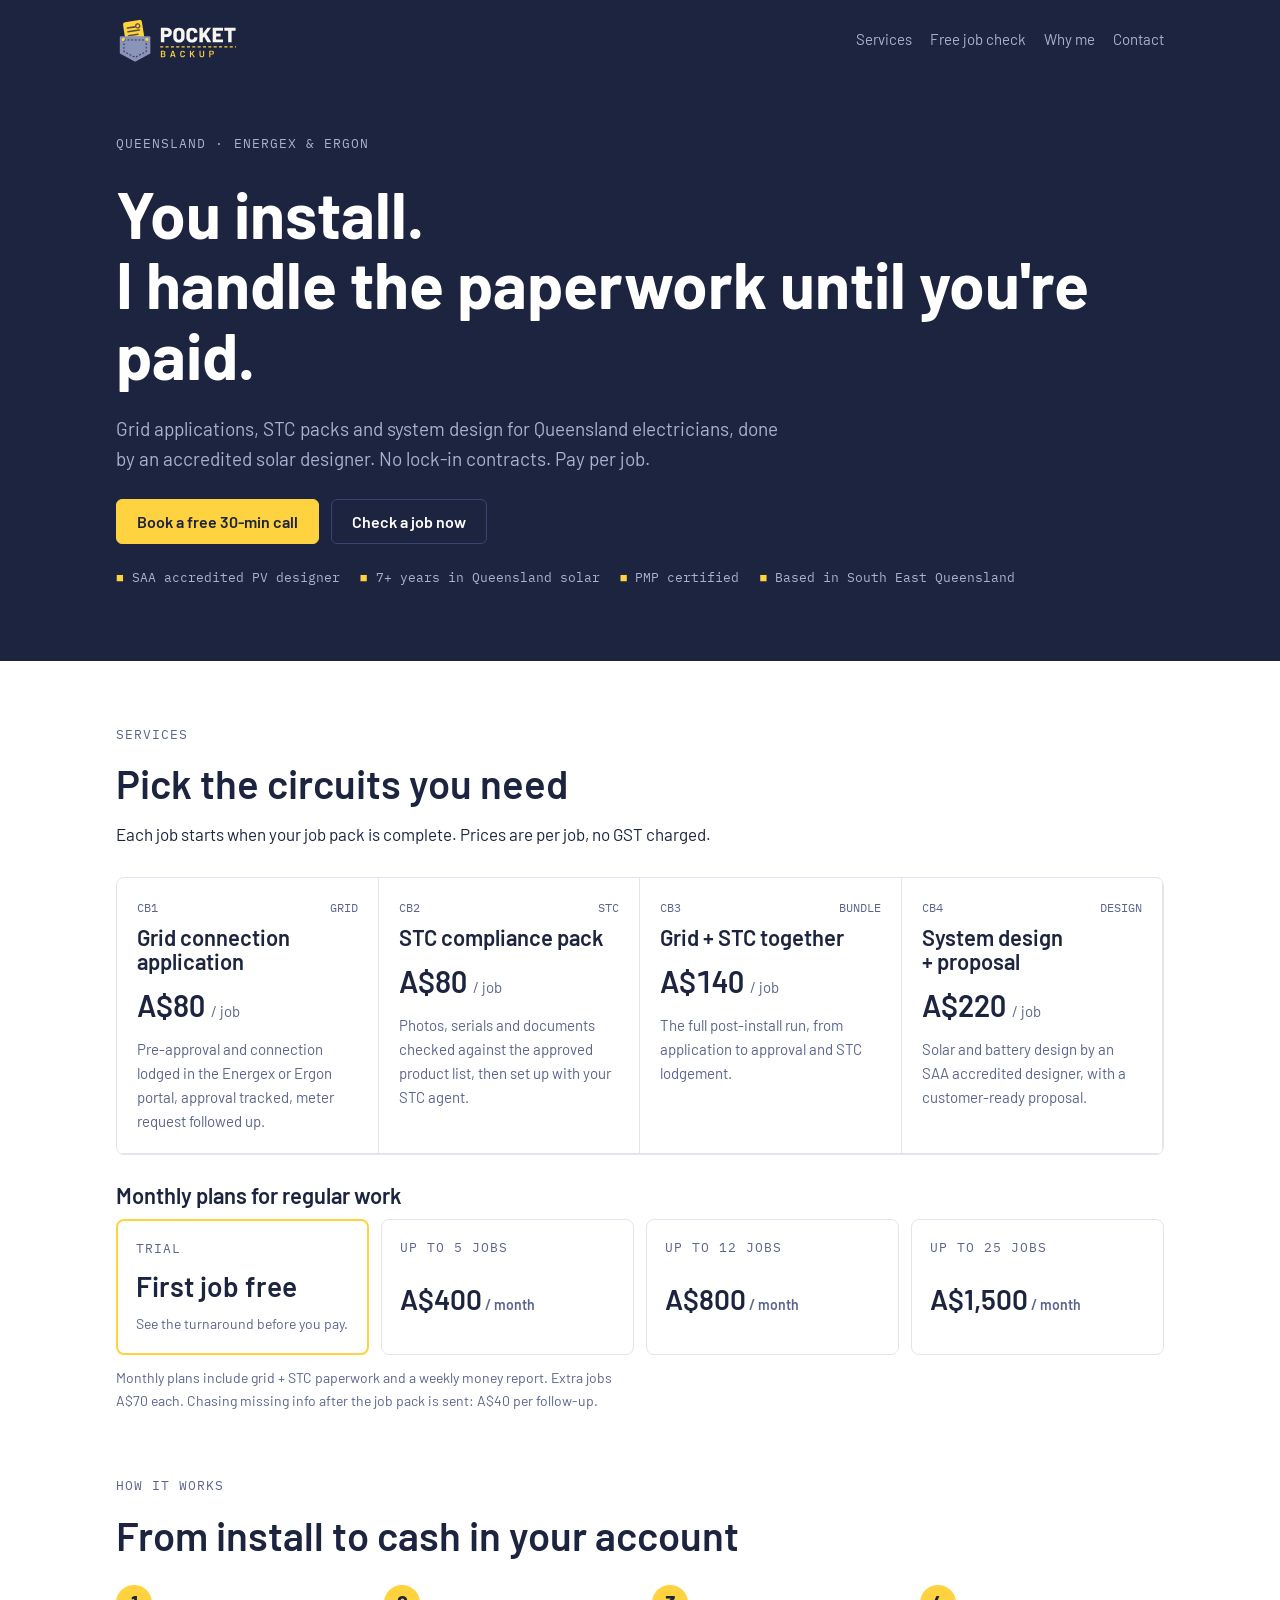
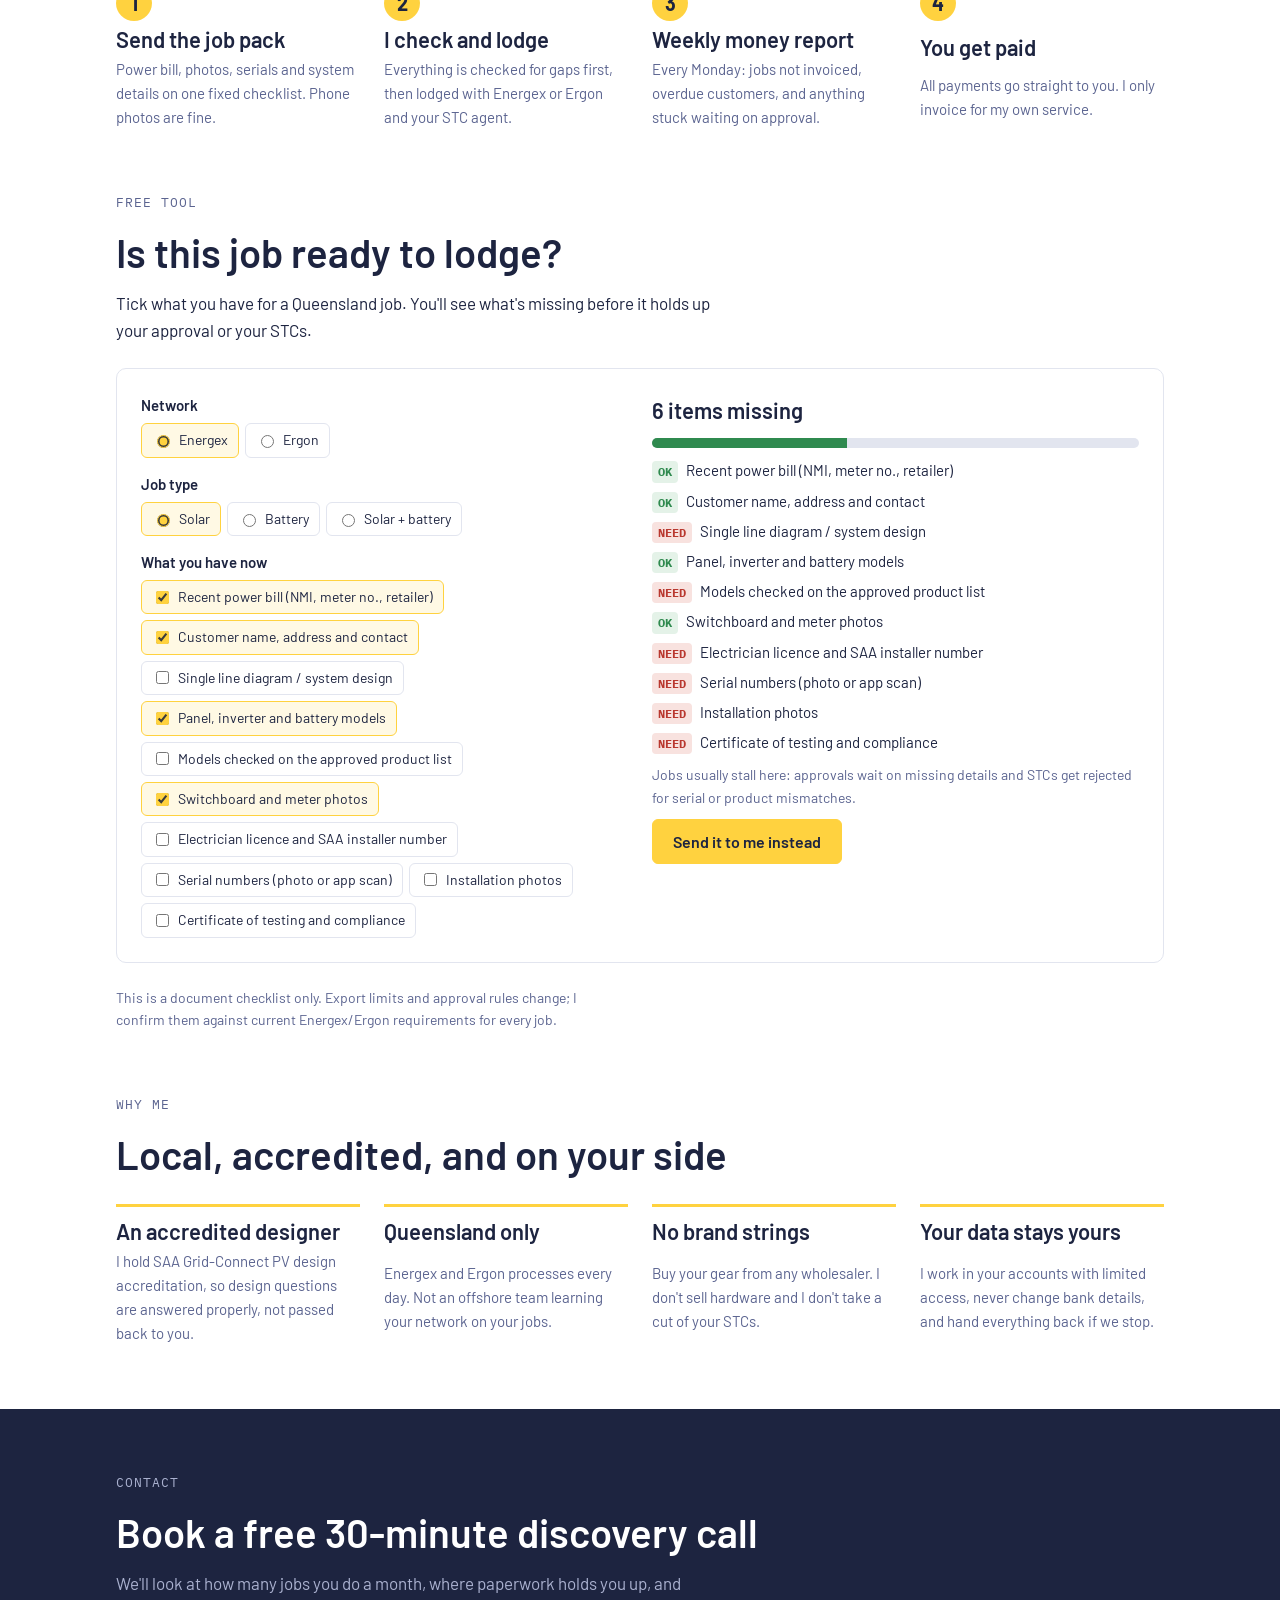
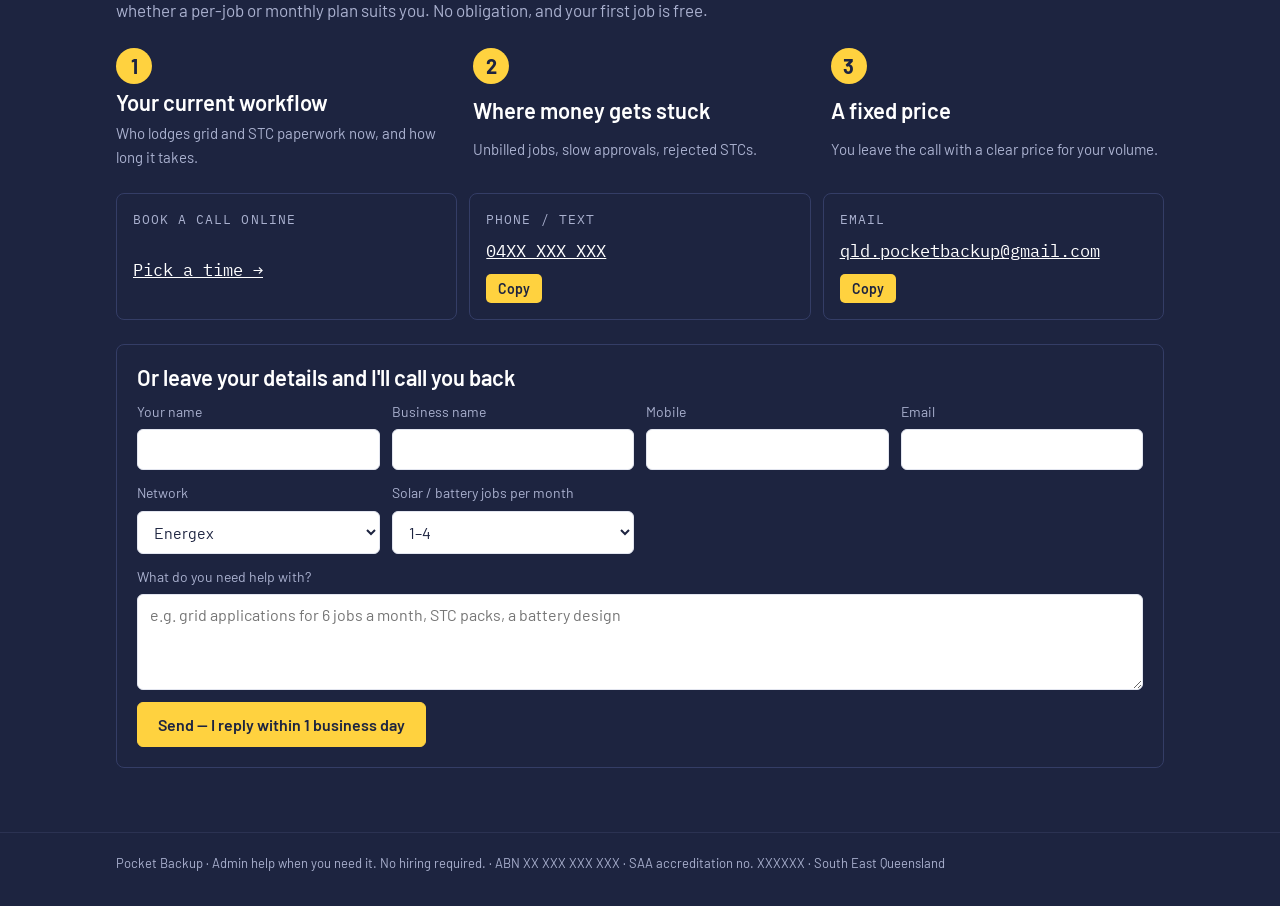
==== commit e0d4817f: "Use the real business email address Co-Authored-By: Claude Opus 5.5 <noreply@anthropic.com> Claude-S" ====
--- a/index.html
+++ b/index.html
@@ -213,7 +213,7 @@
   <div class="cards">
     <div class="cc" id="book-card"><span class="eyebrow" style="color:var(--band-muted)">Book a call online</span><a class="v" id="c-book" href="https://calendly.com/qld-pocketbackup/30min" target="_blank" rel="noopener">Pick a time →</a></div>
     <div class="cc"><span class="eyebrow" style="color:var(--band-muted)">Phone / text</span><a class="v" id="c-phone" href="tel:04XXXXXXXX">04XX XXX XXX</a><button data-copy="c-phone">Copy</button></div>
-    <div class="cc"><span class="eyebrow" style="color:var(--band-muted)">Email</span><a class="v" id="c-email" href="mailto:hello@yourdomain.com.au">hello@yourdomain.com.au</a><button data-copy="c-email">Copy</button></div>
+    <div class="cc"><span class="eyebrow" style="color:var(--band-muted)">Email</span><a class="v" id="c-email" href="mailto:qld.pocketbackup@gmail.com">qld.pocketbackup@gmail.com</a><button data-copy="c-email">Copy</button></div>
   </div>
   <form class="form" name="contact" method="POST" action="/thanks.html" data-netlify="true" netlify-honeypot="company-website">
     <input type="hidden" name="form-name" value="contact">
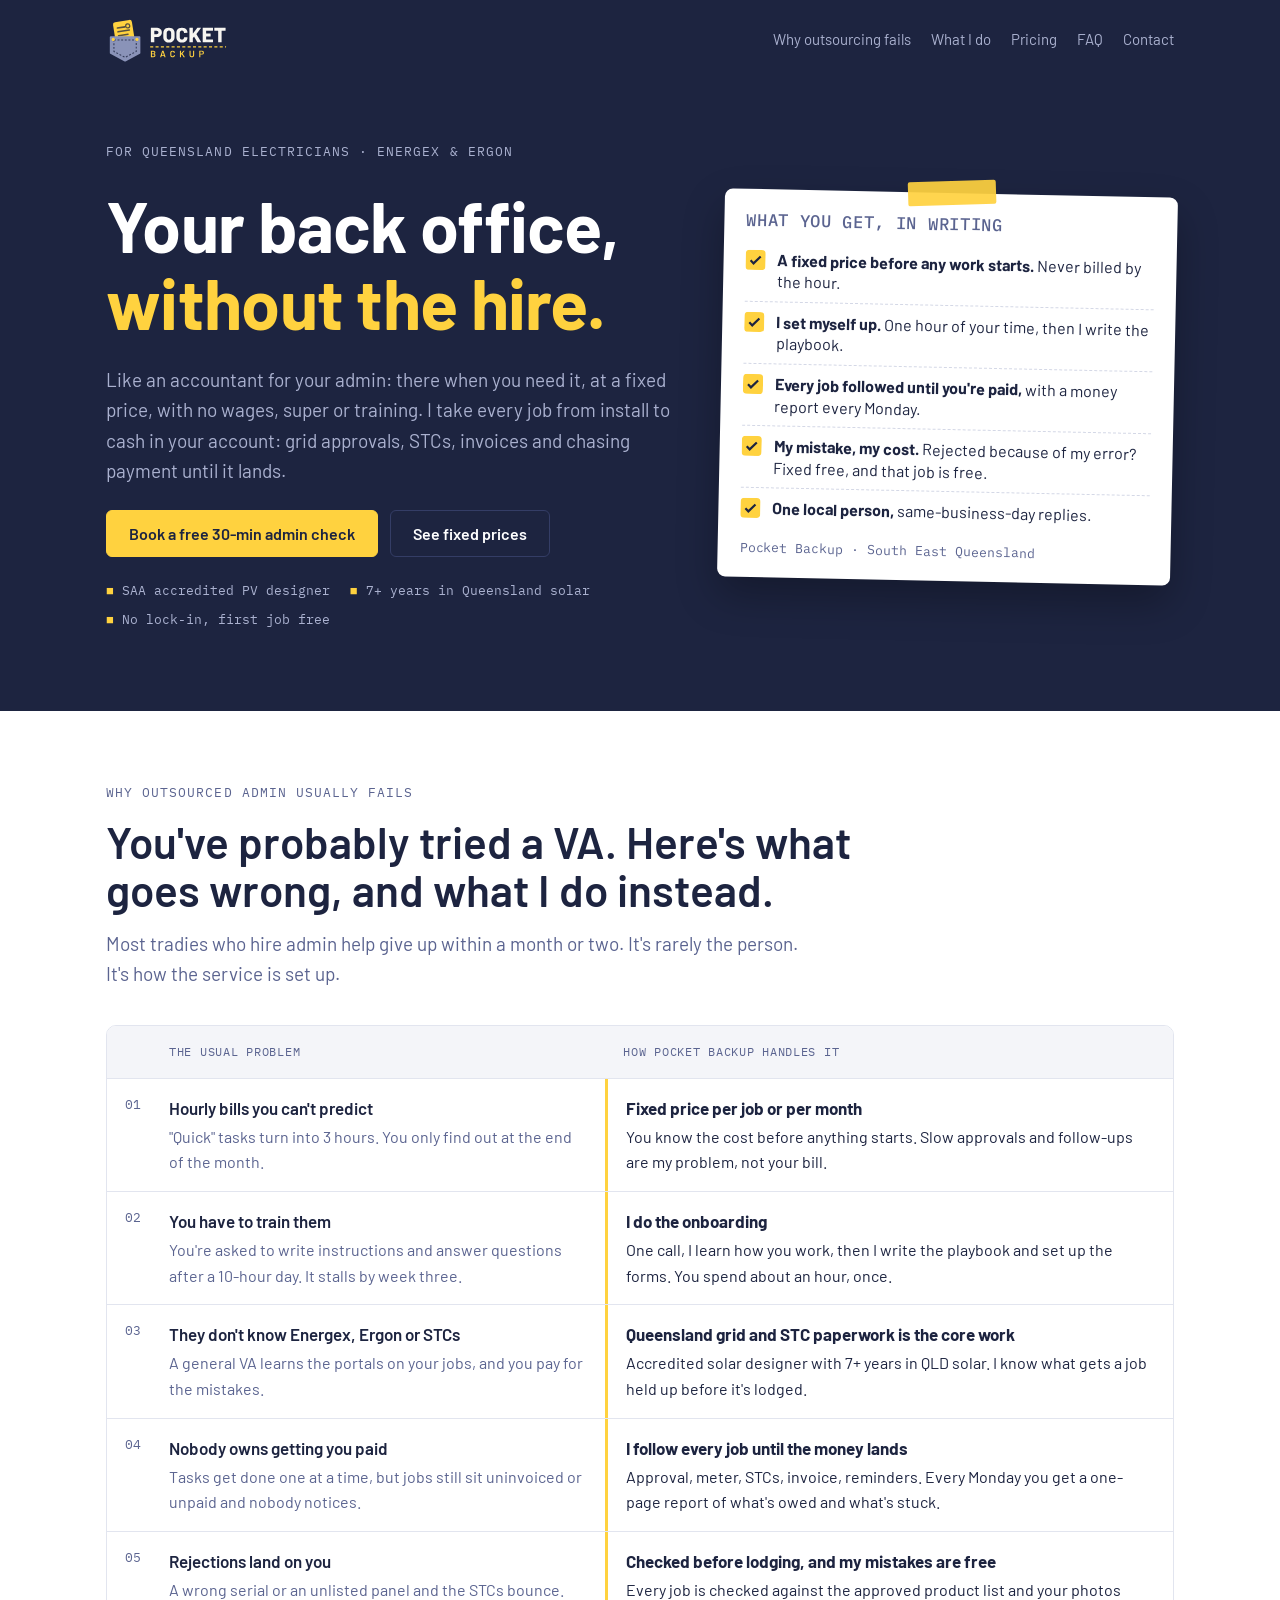
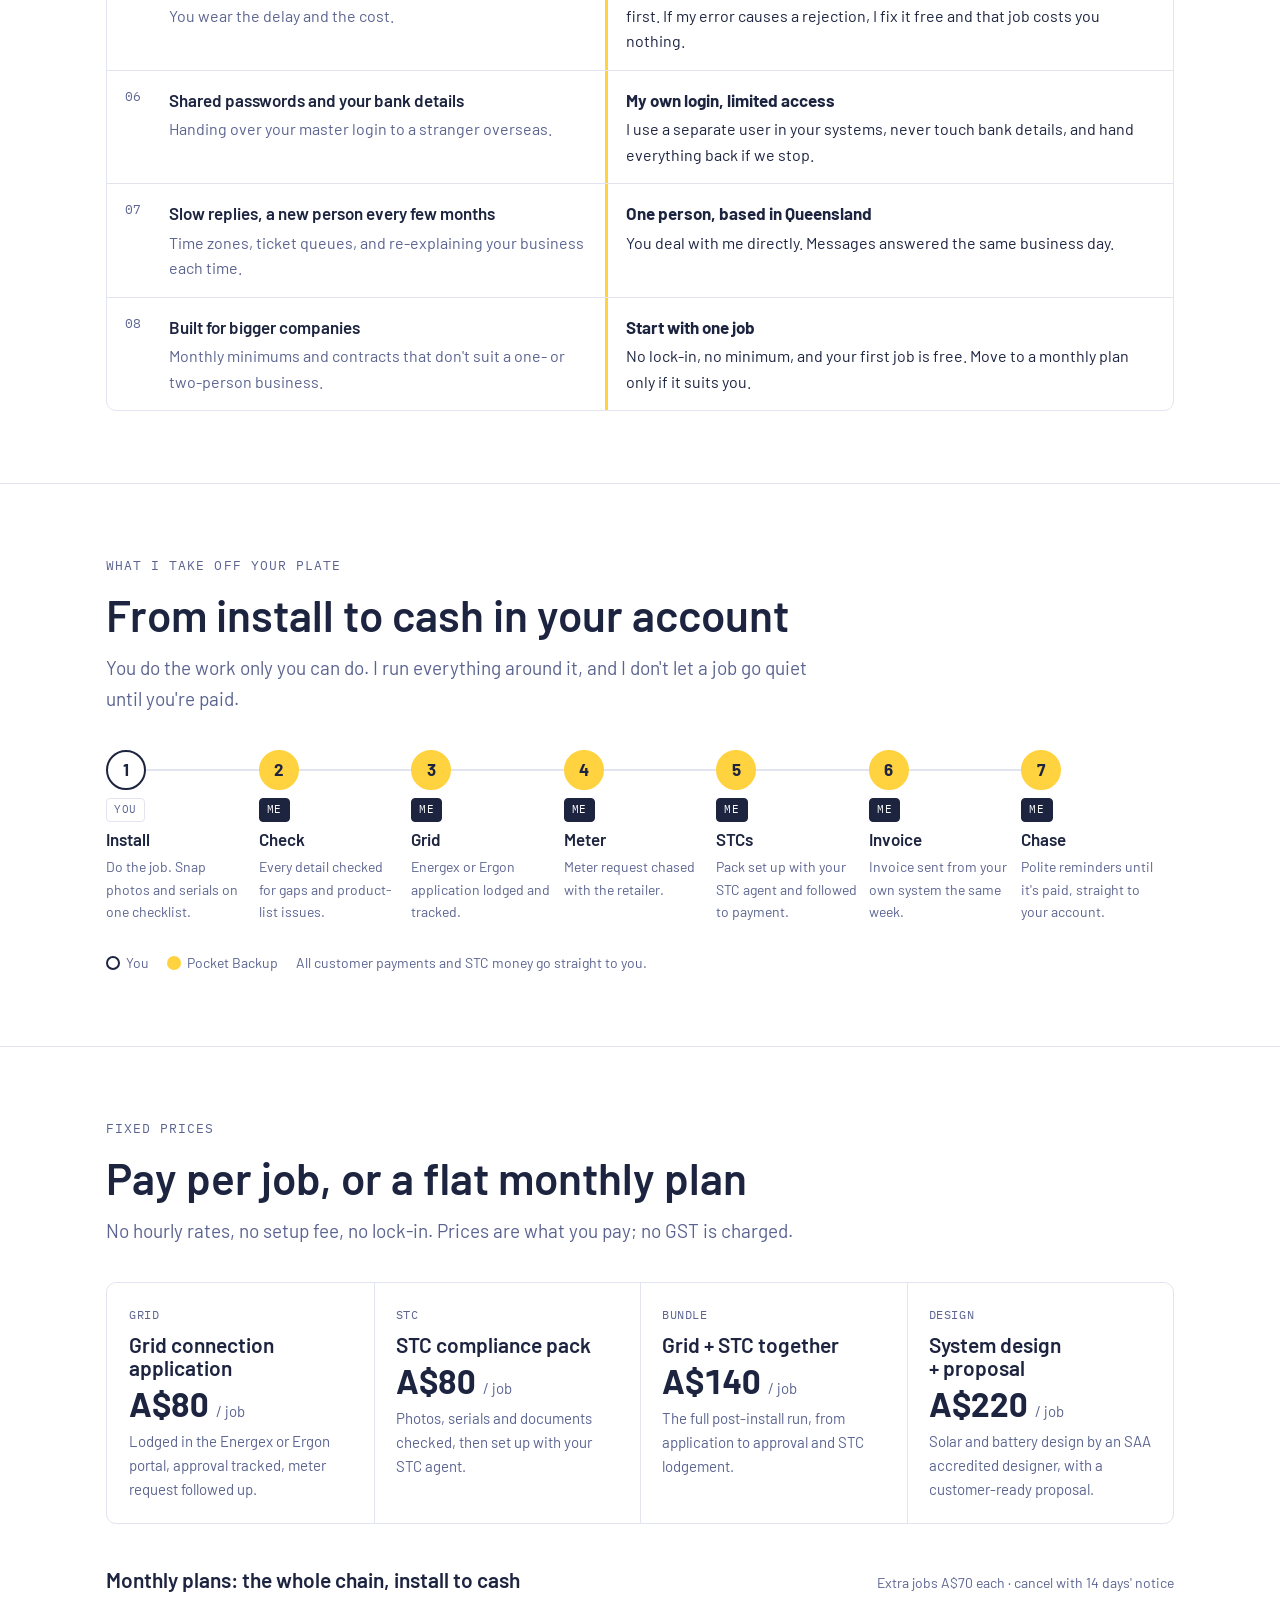
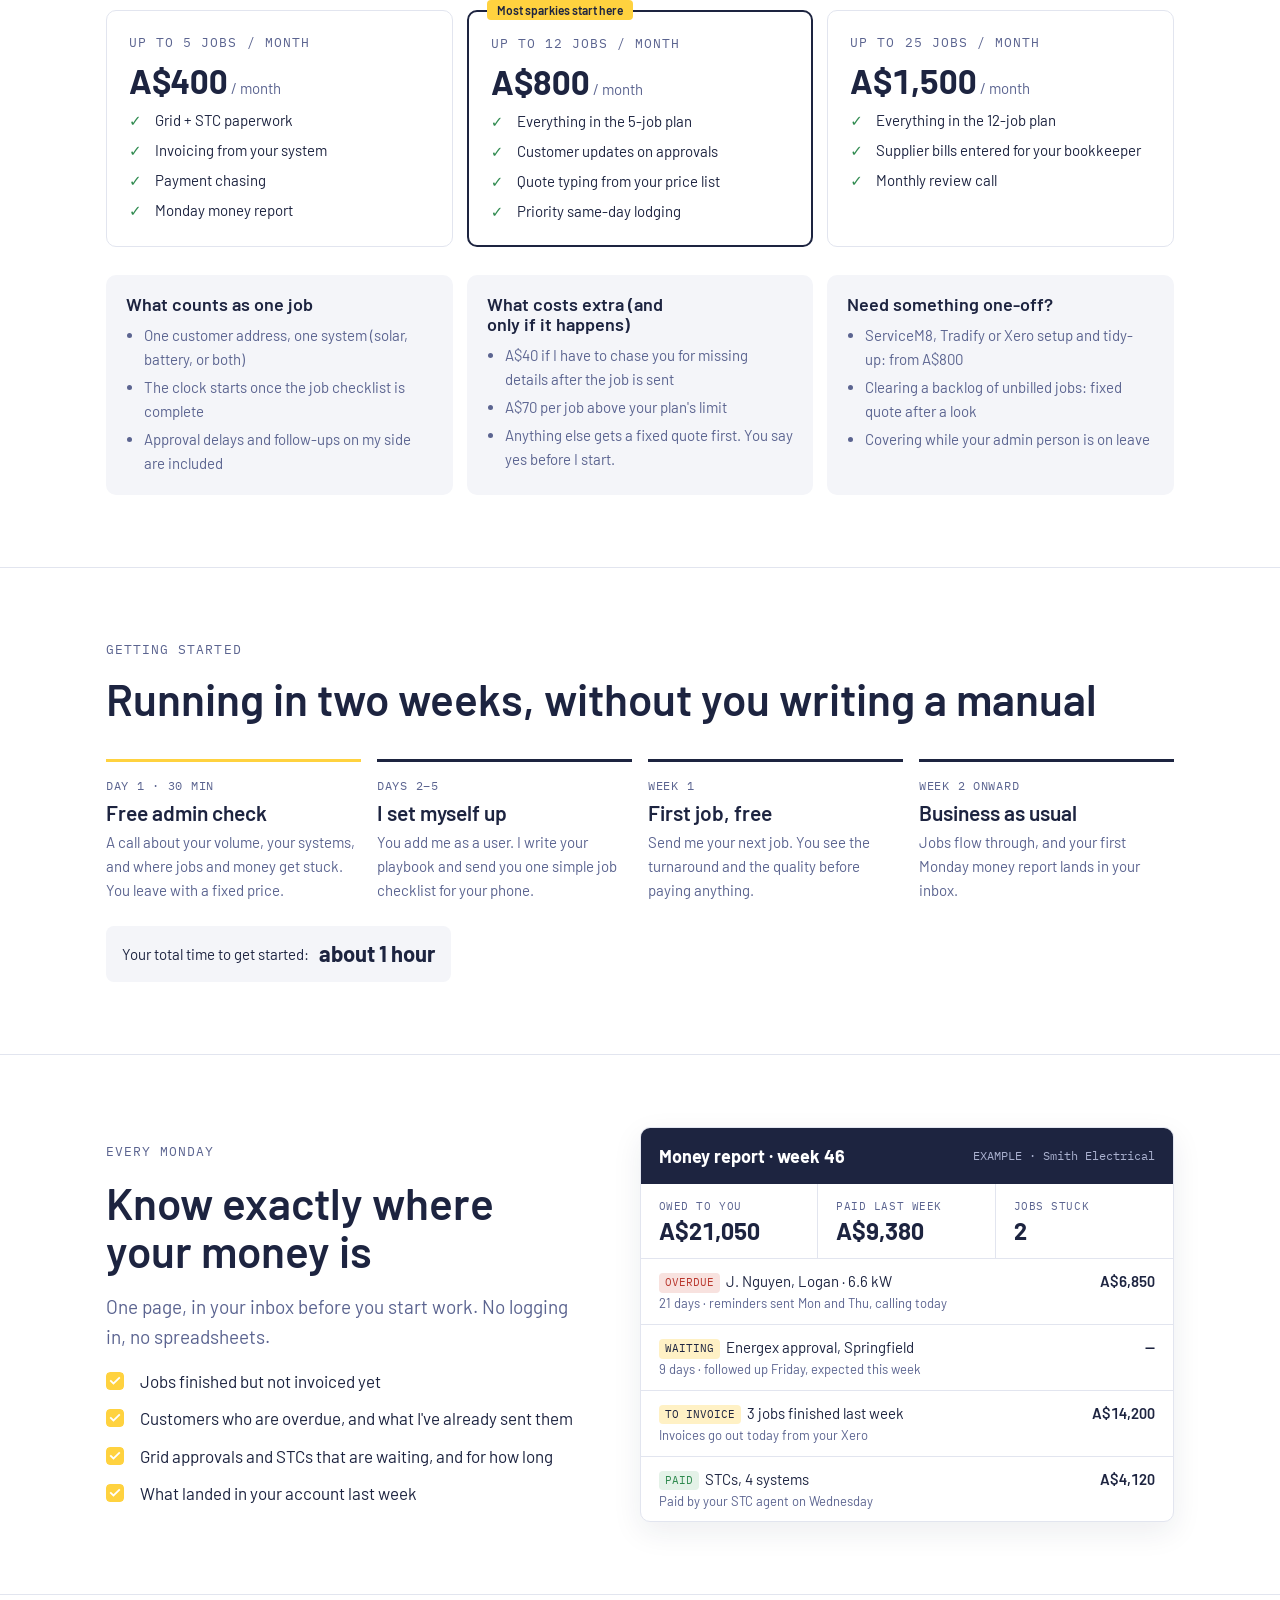
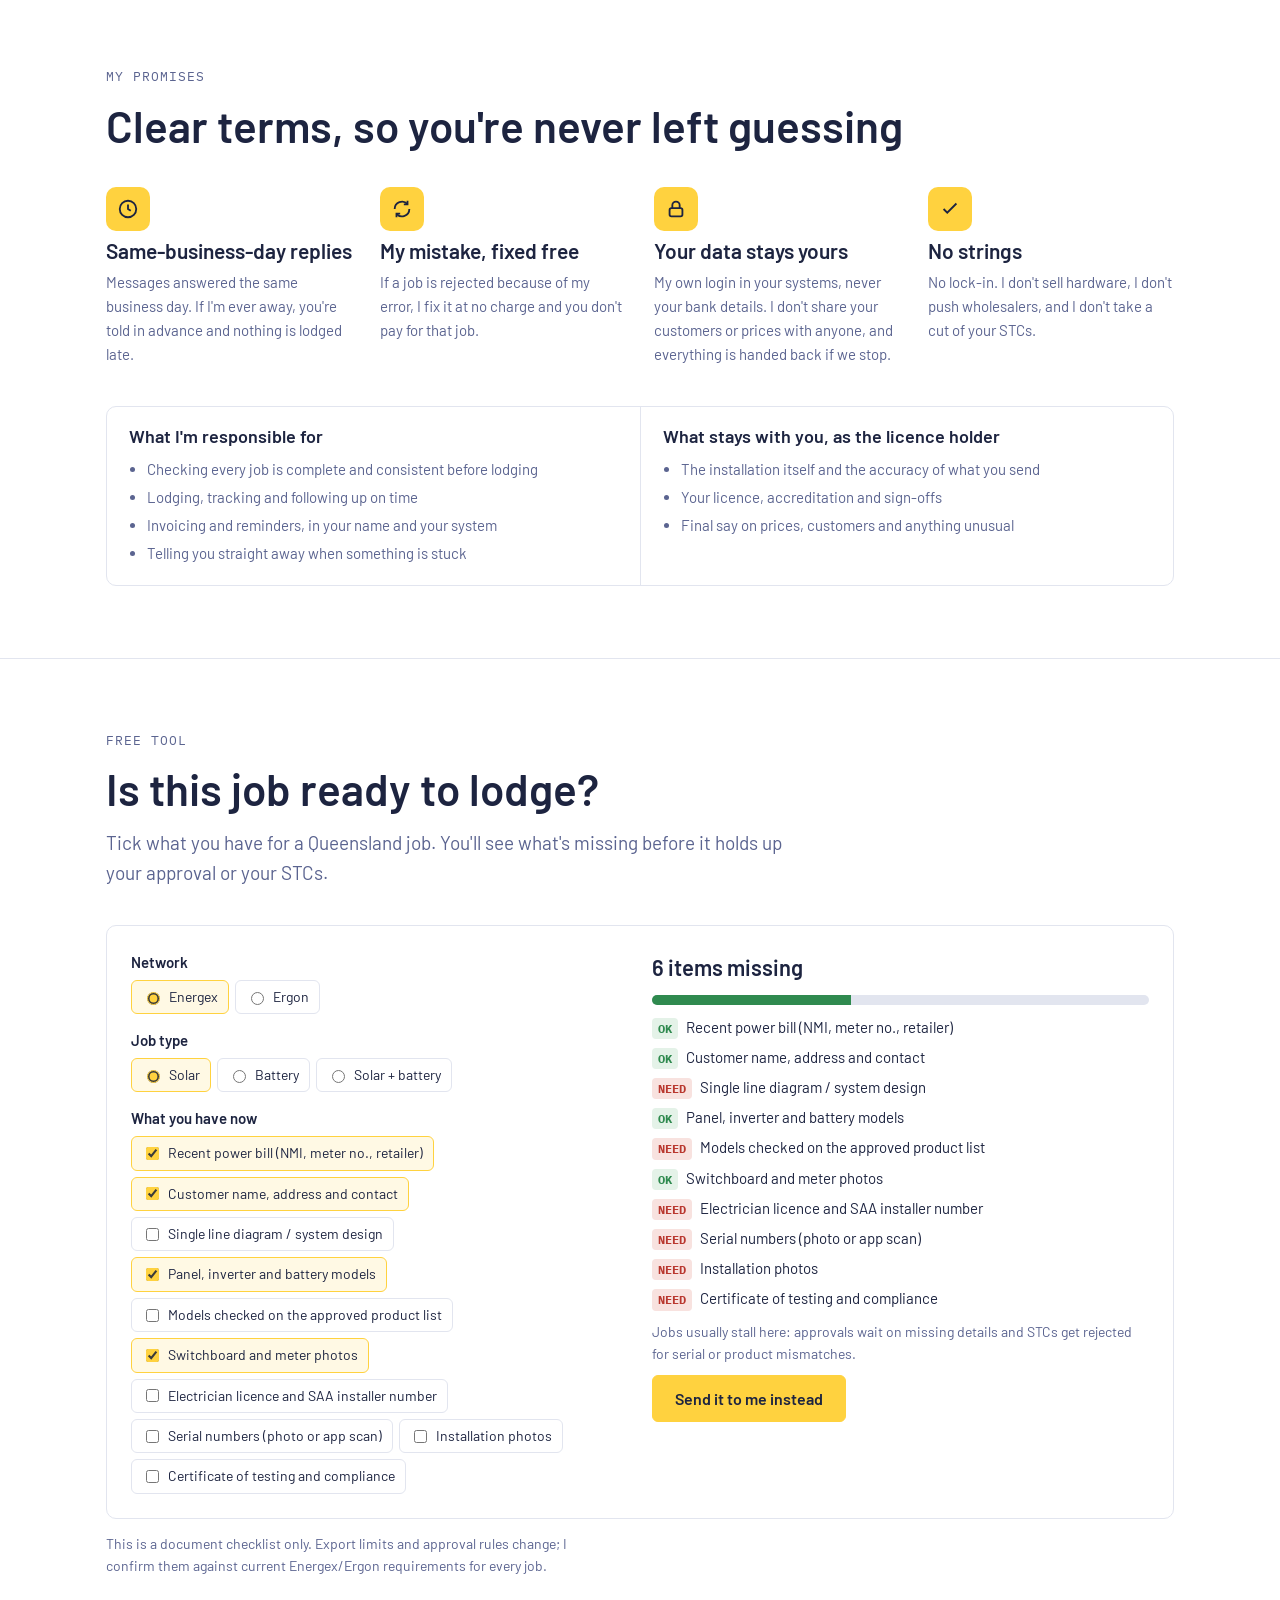
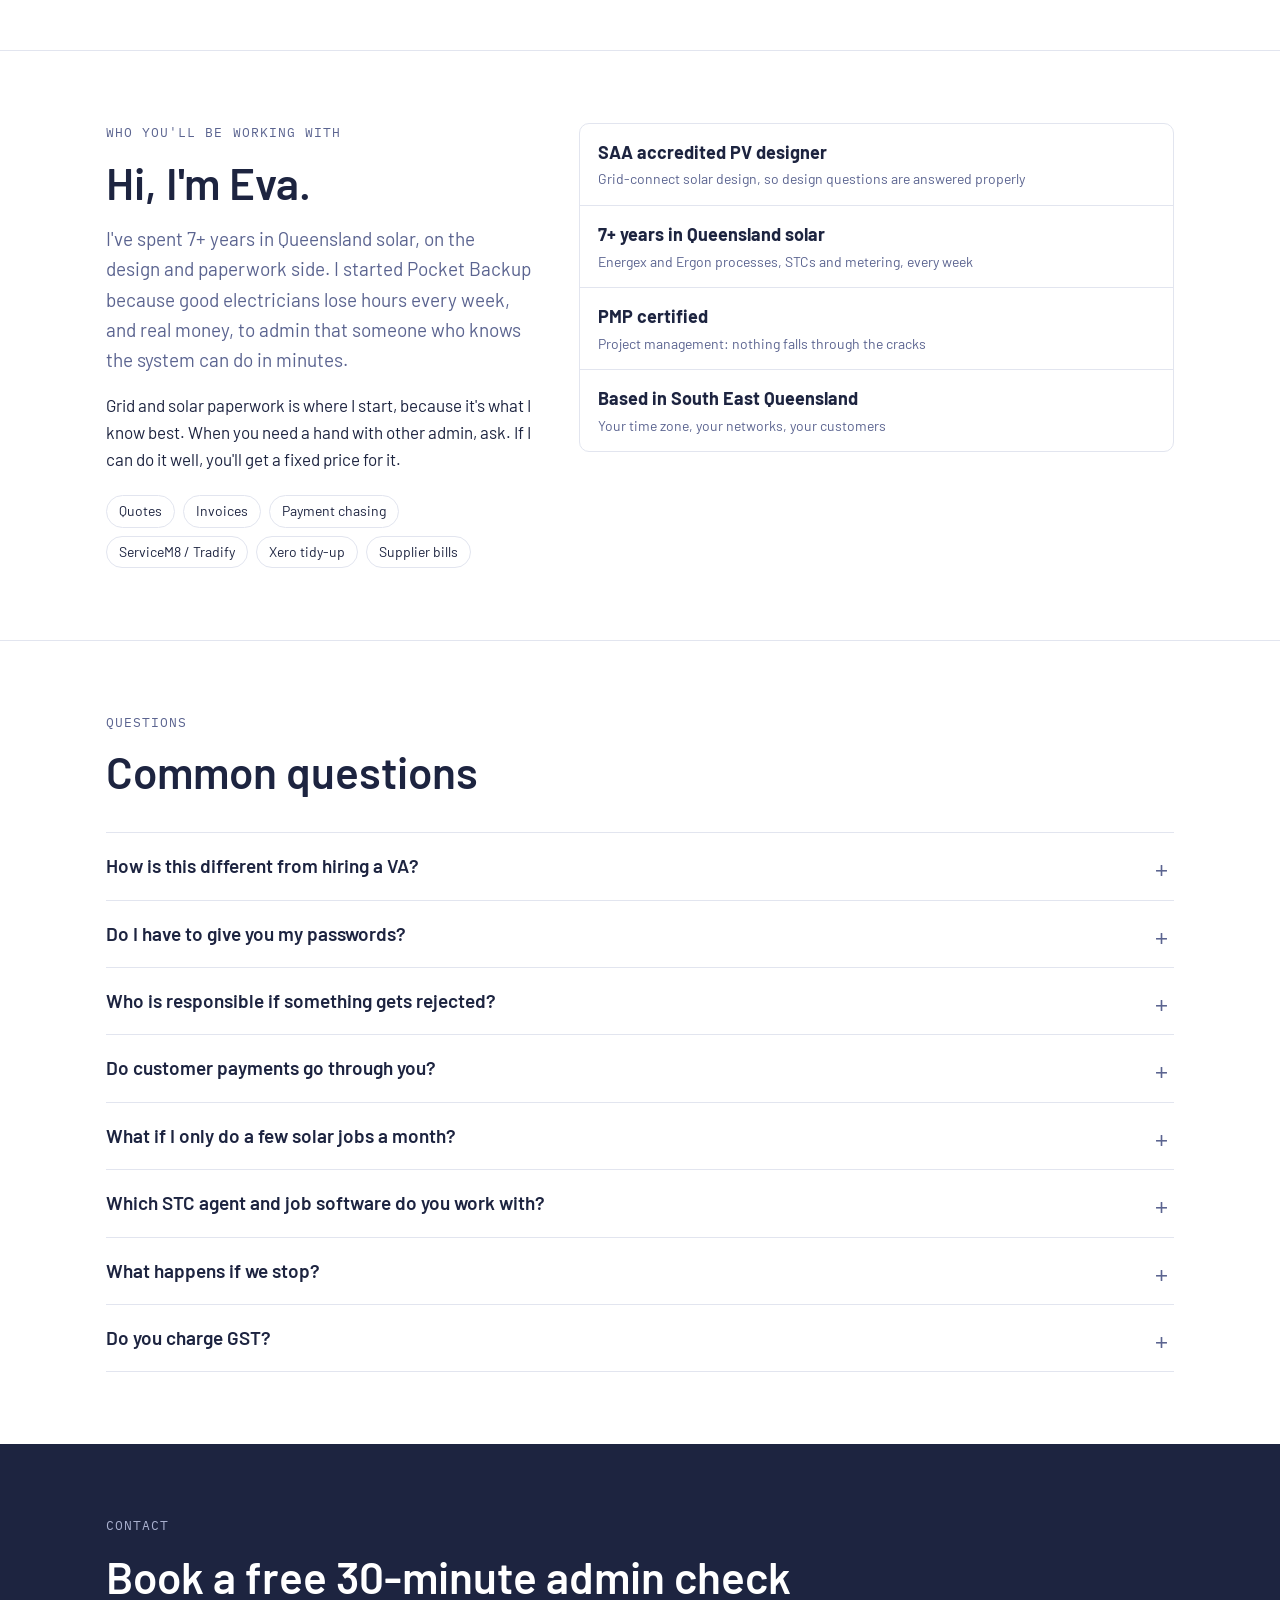
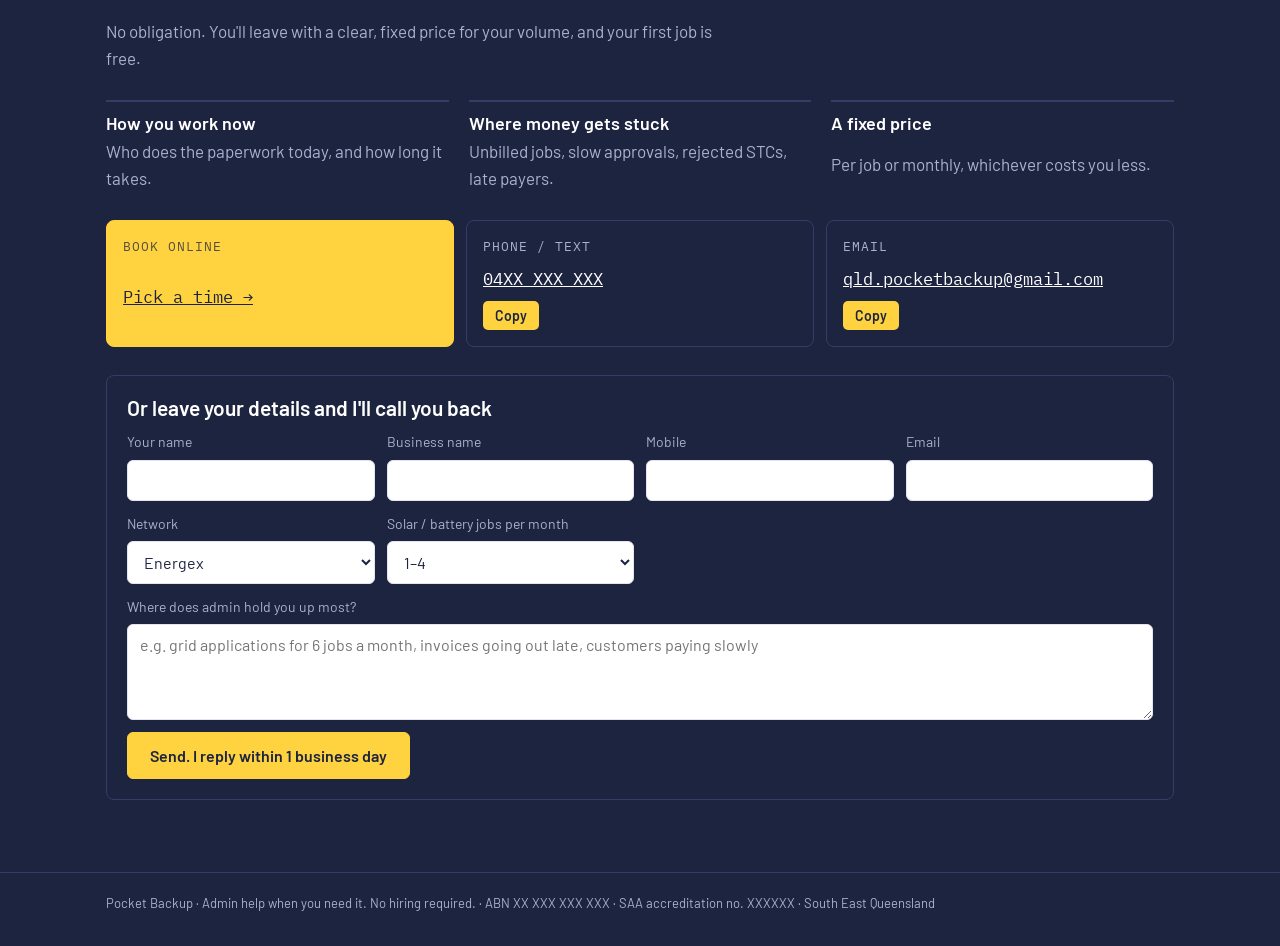
==== commit 5f37bce2: "Rebuild homepage around a complete offer that answers outsourced-admin weaknesses Co-Authored-By: Cl" ====
--- a/index.html
+++ b/index.html
@@ -3,10 +3,10 @@
 <head>
 <meta charset="utf-8">
 <meta name="viewport" content="width=device-width,initial-scale=1,viewport-fit=cover">
-<meta name="description" content="On-demand grid applications, STC packs and solar design for Queensland electricians. Pay per job.">
+<meta name="description" content="On-demand back office for Queensland electricians. Grid applications, STCs, invoicing and payment chasing at fixed prices. No hiring, no hourly bills, no lock-in.">
 <title>Pocket Backup</title>
-<meta property="og:title" content="Pocket Backup | Solar paperwork for QLD electricians">
-<meta property="og:description" content="Grid applications, STC packs and SAA-accredited solar design for Queensland electricians. Pay per job, first job free.">
+<meta property="og:title" content="Pocket Backup | Your back office, without the hire">
+<meta property="og:description" content="Fixed-price admin for Queensland electricians: grid applications, STC packs, invoicing and chasing payment until it lands. First job free.">
 <meta property="og:type" content="website">
 <meta name="theme-color" content="#1d2440">
 <link rel="canonical" href="https://pocket-backup.netlify.app/">
@@ -18,76 +18,182 @@
 <meta property="og:url" content="https://pocket-backup.netlify.app/">
 <meta name="twitter:card" content="summary_large_image">
 <link rel="preconnect" href="https://fonts.googleapis.com">
-<link rel="stylesheet" href="https://fonts.googleapis.com/css2?family=Barlow:wght@400;600;700;800&family=IBM+Plex+Mono:wght@400;500&display=swap">
+<link rel="stylesheet" href="https://fonts.googleapis.com/css2?family=Barlow:wght@400;500;600;700;800&family=IBM+Plex+Mono:wght@400;500&display=swap">
 <style>
-/* Layout: single column landing; switchboard-panel motif (labelled circuits) for services; free checker as the interactive centrepiece. */
 :root{
-  --bg:#ffffff; --panel:#ffffff; --ink:#1d2440; --muted:#5b6490; --line:#e2e5ef;
-  --accent:#ffd23f; --accent-ink:#1d2440; --band:#1d2440; --band-ink:#ffffff; --band-muted:#aab1cf;
+  --bg:#ffffff; --panel:#ffffff; --soft:#f4f5f9; --ink:#1d2440; --muted:#5b6490; --line:#e2e5ef;
+  --accent:#ffd23f; --accent-ink:#1d2440; --band:#1d2440; --band-ink:#ffffff; --band-muted:#aab1cf; --band-line:#343d66;
   --ok:#2f8a4f; --ok-bg:#e4f2e8; --bad:#b9382f; --bad-bg:#f8e2df;
   --f-display:"Barlow",system-ui,sans-serif;
   --f-body:"Barlow",system-ui,-apple-system,"Segoe UI",sans-serif;
   --f-mono:"IBM Plex Mono",ui-monospace,Menlo,monospace;
 }
 @media (prefers-color-scheme: dark){:root:not([data-theme="light"]){
-  --bg:#11152a; --panel:#1a2038; --ink:#eceef6; --muted:#a3aac8; --line:#2b3252;
-  --accent:#ffd23f; --accent-ink:#1d2440; --band:#0b0e1f; --band-ink:#ffffff; --band-muted:#a3aac8;
+  --bg:#11152a; --panel:#1a2038; --soft:#161b31; --ink:#eceef6; --muted:#a3aac8; --line:#2b3252;
+  --band:#0b0e1f; --band-muted:#a3aac8; --band-line:#2b3252;
   --ok:#5cc07f; --ok-bg:#1c3325; --bad:#f07068; --bad-bg:#3b1f1d; color-scheme:dark}}
 :root[data-theme="dark"]{
-  --bg:#11152a; --panel:#1a2038; --ink:#eceef6; --muted:#a3aac8; --line:#2b3252;
-  --accent:#ffd23f; --accent-ink:#1d2440; --band:#0b0e1f; --band-ink:#ffffff; --band-muted:#a3aac8;
+  --bg:#11152a; --panel:#1a2038; --soft:#161b31; --ink:#eceef6; --muted:#a3aac8; --line:#2b3252;
+  --band:#0b0e1f; --band-muted:#a3aac8; --band-line:#2b3252;
   --ok:#5cc07f; --ok-bg:#1c3325; --bad:#f07068; --bad-bg:#3b1f1d; color-scheme:dark}
 *{box-sizing:border-box}
+html{scroll-behavior:smooth}
 html,body{margin:0}
-body{background:var(--bg);color:var(--ink);font-family:var(--f-body);font-size:17px;line-height:1.6}
-.in{max-width:1080px;margin:0 auto;padding-left:max(16px,env(safe-area-inset-left,0px));padding-right:max(16px,env(safe-area-inset-right,0px))}
-section{padding-block:64px}
+body{background:var(--bg);color:var(--ink);font-family:var(--f-body);font-size:17px;line-height:1.6;overflow-x:hidden}
+.in{max-width:1100px;margin:0 auto;padding-left:max(16px,env(safe-area-inset-left,0px));padding-right:max(16px,env(safe-area-inset-right,0px))}
+section{padding-block:72px}
+section + section{border-top:1px solid var(--line)}
 h1,h2,h3{font-family:var(--f-display);font-weight:600;line-height:1.1;text-wrap:balance;margin:0}
-h1{font-size:clamp(38px,6vw,64px);font-weight:700}
-h2{font-size:clamp(28px,4vw,40px)}
-h3{font-size:22px}
-p{margin:0;max-width:62ch}
+h1{font-size:clamp(40px,6.4vw,70px);font-weight:700;letter-spacing:-.01em}
+h2{font-size:clamp(30px,4.2vw,44px)}
+h3{font-size:21px}
+p{margin:0;max-width:64ch}
+.lead{font-size:19px;color:var(--muted)}
 .eyebrow{font-family:var(--f-mono);font-size:13px;letter-spacing:.08em;text-transform:uppercase;color:var(--muted)}
 .stack{display:grid;gap:16px}
+.head{display:grid;gap:14px;margin-bottom:36px}
 a{color:inherit}
-.btn{display:inline-flex;align-items:center;gap:8px;font:600 16px var(--f-body);border-radius:6px;padding:12px 20px;border:1px solid var(--line);background:var(--panel);color:var(--ink);cursor:pointer;text-decoration:none}
+mark{background:linear-gradient(transparent 58%,var(--accent) 58%);color:inherit;padding:0 2px}
+.btn{display:inline-flex;align-items:center;gap:8px;font:600 16px var(--f-body);border-radius:6px;padding:13px 22px;border:1px solid var(--line);background:var(--panel);color:var(--ink);cursor:pointer;text-decoration:none}
 .btn.primary{background:var(--accent);border-color:var(--accent);color:var(--accent-ink)}
-button:focus-visible,a:focus-visible,select:focus-visible,input:focus-visible{outline:2px solid var(--accent);outline-offset:2px;box-shadow:0 0 0 5px var(--ink)}
-
-/* top */
+.btn.primary:hover{filter:brightness(.96)}
+button:focus-visible,a:focus-visible,select:focus-visible,input:focus-visible,textarea:focus-visible,summary:focus-visible{outline:2px solid var(--accent);outline-offset:2px;box-shadow:0 0 0 5px var(--ink)}
+.note{font-size:14px;color:var(--muted)}
+
+/* top + hero */
 .top{background:var(--band);color:var(--band-ink)}
 .top .bar{display:flex;align-items:center;gap:16px;padding-block:16px;flex-wrap:wrap}
-.brand{font-family:var(--f-display);font-weight:700;font-size:22px;display:flex;gap:10px;align-items:center}
 .brand img{display:block;height:46px;width:auto}
-.top nav{margin-left:auto;display:flex;gap:18px;flex-wrap:wrap;font-size:15px}
+.top nav{margin-left:auto;display:flex;gap:20px;flex-wrap:wrap;font-size:15px}
 .top nav a{color:var(--band-muted);text-decoration:none} .top nav a:hover{color:var(--band-ink)}
-.hero{padding-block:56px 72px;display:grid;gap:24px}
+@media (max-width:640px){.top nav{display:none}}
+.hero{padding-block:64px 80px;display:grid;grid-template-columns:minmax(0,1.25fr) minmax(0,1fr);gap:48px;align-items:center}
+@media (max-width:880px){.hero{grid-template-columns:1fr;gap:36px}}
+.hero .copy{display:grid;gap:24px}
+.hero h1 em{font-style:normal;color:var(--accent)}
 .hero p{color:var(--band-muted);font-size:19px}
 .hero .row{display:flex;gap:12px;flex-wrap:wrap}
-.hero .btn:not(.primary){background:transparent;color:var(--band-ink);border-color:#3a4470}
+.hero .btn:not(.primary){background:transparent;color:var(--band-ink);border-color:var(--band-line)}
 .creds{display:flex;flex-wrap:wrap;gap:8px 20px;font-family:var(--f-mono);font-size:13px;color:var(--band-muted)}
 .creds span::before{content:"■ ";color:var(--accent)}
-
-/* switchboard services */
-.board{display:grid;grid-template-columns:repeat(auto-fit,minmax(240px,1fr));gap:0;border:1px solid var(--line);border-radius:8px;overflow:hidden;background:var(--panel)}
-.cb{padding:20px;border-right:1px solid var(--line);border-bottom:1px solid var(--line);display:grid;gap:8px;align-content:start}
-.cb .lbl{font-family:var(--f-mono);font-size:12px;color:var(--muted);display:flex;justify-content:space-between}
-.cb .price{font-family:var(--f-display);font-size:30px;font-weight:600;font-variant-numeric:tabular-nums}
-.cb .price small{font-size:15px;color:var(--muted);font-family:var(--f-body);font-weight:400}
-.cb p{font-size:15px;color:var(--muted)}
-.note{font-size:14px;color:var(--muted)}
-
-/* plans */
-.plans{display:grid;grid-template-columns:repeat(auto-fit,minmax(200px,1fr));gap:12px}
-.plan{border:1px solid var(--line);border-radius:8px;padding:18px;background:var(--panel);display:grid;gap:4px}
-.plan .price{font-family:var(--f-display);font-size:28px;font-weight:600}
-.plan.free{border-color:var(--accent);border-width:2px}
-
-/* steps */
-.steps{display:grid;grid-template-columns:repeat(auto-fit,minmax(220px,1fr));gap:24px;counter-reset:s}
-.step{display:grid;gap:6px;counter-increment:s}
-.step::before{content:counter(s);font-family:var(--f-display);font-weight:700;font-size:20px;width:36px;height:36px;border-radius:50%;background:var(--accent);color:var(--accent-ink);display:grid;place-items:center}
-.step p{font-size:15px;color:var(--muted)}
+/* hero promise card, styled like a pinned job sheet */
+.sheet{background:#fff;color:#1d2440;border-radius:8px;padding:22px 22px 18px;box-shadow:0 18px 40px rgba(0,0,0,.28);position:relative;transform:rotate(1.2deg)}
+.sheet::before{content:"";position:absolute;top:-12px;left:50%;width:88px;height:24px;margin-left:-44px;background:var(--accent);opacity:.92;transform:rotate(-3deg);border-radius:2px}
+.sheet h3{font-size:17px;font-family:var(--f-mono);font-weight:500;letter-spacing:.04em;text-transform:uppercase;color:#5b6490;margin-bottom:10px}
+.sheet ul{list-style:none;margin:0;padding:0;display:grid}
+.sheet li{display:grid;grid-template-columns:22px 1fr;gap:10px;padding:9px 0;border-top:1px dashed #d4d8e6;font-size:16px;line-height:1.35}
+.sheet li:first-child{border-top:0}
+.sheet li svg{margin-top:1px}
+.sheet .sig{margin-top:10px;font-size:13px;color:#5b6490;font-family:var(--f-mono)}
+
+/* problem vs fix table */
+.vs{display:grid;border:1px solid var(--line);border-radius:10px;overflow:hidden;background:var(--panel)}
+.vs .r{display:grid;grid-template-columns:44px minmax(0,1fr) minmax(0,1.25fr);border-top:1px solid var(--line)}
+.vs .r:first-child{border-top:0}
+.vs .r.h{background:var(--soft);font-family:var(--f-mono);font-size:12px;letter-spacing:.06em;text-transform:uppercase;color:var(--muted)}
+.vs .r > div{padding:16px 18px}
+.vs .n{font-family:var(--f-mono);font-size:13px;color:var(--muted);padding-right:0!important}
+.vs .bad{color:var(--muted);font-size:16px}
+.vs .bad b{display:block;color:var(--ink);font-weight:600;font-size:17px;margin-bottom:2px}
+.vs .fix{border-left:3px solid var(--accent);font-size:16px}
+.vs .fix b{display:block;font-weight:700;font-size:17px;margin-bottom:2px}
+@media (max-width:720px){
+  .vs .r{grid-template-columns:1fr}
+  .vs .r.h{display:none}
+  .vs .n{padding-bottom:0!important}
+  .vs .bad{padding-top:4px!important;padding-bottom:6px!important}
+  .vs .fix{border-left:0;border-top:0;margin:0 18px 16px;padding:12px 14px!important;background:color-mix(in srgb,var(--accent) 16%,transparent);border-radius:6px}
+}
+
+/* chain to cash */
+.chain{display:grid;grid-template-columns:repeat(7,minmax(0,1fr));gap:0;counter-reset:c;position:relative}
+.chain .s{counter-increment:c;display:grid;gap:8px;align-content:start;padding:0 10px 0 0;position:relative}
+.chain .dot{width:40px;height:40px;border-radius:50%;display:grid;place-items:center;font-family:var(--f-display);font-weight:700;font-size:17px;border:2px solid var(--ink);background:var(--bg);position:relative;z-index:1}
+.chain .s.me .dot{background:var(--accent);border-color:var(--accent);color:var(--accent-ink)}
+.chain .s::after{content:"";position:absolute;top:19px;left:40px;right:0;height:2px;background:var(--line)}
+.chain .s:last-child::after{display:none}
+.chain h3{font-size:17px}
+.chain p{font-size:14px;color:var(--muted)}
+.who{justify-self:start;font-family:var(--f-mono);font-size:11px;letter-spacing:.06em;text-transform:uppercase;padding:2px 7px;border-radius:4px;border:1px solid var(--line);color:var(--muted)}
+.me .who{background:var(--ink);border-color:var(--ink);color:var(--bg)}
+@media (max-width:900px){
+  .chain{grid-template-columns:1fr;gap:18px}
+  .chain .s{grid-template-columns:40px 1fr;column-gap:14px;padding:0}
+  .chain .s > *:not(.dot){grid-column:2}
+  .chain .dot{grid-row:1 / span 3}
+  .chain .s::after{top:40px;bottom:-18px;left:19px;right:auto;width:2px;height:auto}
+}
+.legend{display:flex;gap:18px;flex-wrap:wrap;margin-top:28px;font-size:14px;color:var(--muted);align-items:center}
+.legend i{display:inline-block;width:14px;height:14px;border-radius:50%;vertical-align:-2px;margin-right:6px;border:2px solid var(--ink)}
+.legend i.y{background:var(--accent);border-color:var(--accent)}
+
+/* pricing */
+.price-grid{display:grid;grid-template-columns:repeat(auto-fit,minmax(230px,1fr));gap:0;border:1px solid var(--line);border-radius:10px;overflow:hidden;background:var(--panel)}
+.pc{padding:22px;border-right:1px solid var(--line);border-bottom:1px solid var(--line);display:grid;gap:8px;align-content:start;margin:0 -1px -1px 0}
+.pc .tag{font-family:var(--f-mono);font-size:12px;color:var(--muted);letter-spacing:.05em}
+.amt{font-family:var(--f-display);font-size:34px;font-weight:700;font-variant-numeric:tabular-nums;line-height:1}
+.amt small{font-size:15px;color:var(--muted);font-family:var(--f-body);font-weight:400}
+.pc p{font-size:15px;color:var(--muted)}
+.plans{display:grid;grid-template-columns:repeat(auto-fit,minmax(230px,1fr));gap:14px}
+.plan{border:1px solid var(--line);border-radius:10px;padding:22px;background:var(--panel);display:grid;gap:10px;align-content:start}
+.plan.pop{border:2px solid var(--ink);position:relative}
+.plan.pop::before{content:"Most sparkies start here";position:absolute;top:-12px;left:18px;background:var(--accent);color:var(--accent-ink);font:600 12px var(--f-body);padding:3px 10px;border-radius:4px}
+.plan ul{margin:0;padding:0;list-style:none;display:grid;gap:6px;font-size:15px}
+.plan li{display:grid;grid-template-columns:18px 1fr;gap:8px}
+.plan li::before{content:"✓";font-weight:700;color:var(--ok)}
+.subhead{display:flex;justify-content:space-between;align-items:baseline;gap:12px;flex-wrap:wrap;margin:44px 0 16px}
+.job-def{margin-top:28px;display:grid;grid-template-columns:repeat(auto-fit,minmax(260px,1fr));gap:14px}
+.box{background:var(--soft);border-radius:10px;padding:20px;display:grid;gap:8px;align-content:start}
+.box ul{margin:0;padding-left:18px;font-size:15px;color:var(--muted);display:grid;gap:4px}
+.box h3{font-size:18px}
+
+/* onboarding timeline */
+.tl{display:grid;grid-template-columns:repeat(4,minmax(0,1fr));gap:16px}
+@media (max-width:860px){.tl{grid-template-columns:1fr 1fr}}
+@media (max-width:520px){.tl{grid-template-columns:1fr}}
+.tl > div{border-top:3px solid var(--ink);padding-top:14px;display:grid;gap:6px;align-content:start}
+.tl > div:first-child{border-top-color:var(--accent)}
+.tl .when{font-family:var(--f-mono);font-size:12px;letter-spacing:.06em;text-transform:uppercase;color:var(--muted)}
+.tl p{font-size:15px;color:var(--muted)}
+.you-time{margin-top:24px;display:inline-flex;gap:10px;align-items:center;background:var(--soft);border-radius:8px;padding:10px 16px;font-size:15px}
+.you-time b{font-family:var(--f-display);font-size:22px}
+
+/* money report mock */
+.split{display:grid;grid-template-columns:minmax(0,1fr) minmax(0,1.1fr);gap:48px;align-items:center}
+@media (max-width:880px){.split{grid-template-columns:1fr;gap:32px}}
+.report{border:1px solid var(--line);border-radius:10px;background:var(--panel);overflow:hidden;box-shadow:0 10px 30px rgba(29,36,64,.08);font-size:15px}
+.report .rh{background:var(--band);color:var(--band-ink);padding:14px 18px;display:flex;justify-content:space-between;gap:12px;flex-wrap:wrap;align-items:center}
+.report .rh b{font-family:var(--f-display);font-size:18px}
+.report .rh span{font-family:var(--f-mono);font-size:12px;color:var(--band-muted)}
+.report .kpis{display:grid;grid-template-columns:repeat(3,1fr);border-bottom:1px solid var(--line)}
+.report .kpis div{padding:14px 18px;border-right:1px solid var(--line);display:grid;gap:2px}
+.report .kpis div:last-child{border-right:0}
+.report .kpis small{font-family:var(--f-mono);font-size:11px;color:var(--muted);text-transform:uppercase;letter-spacing:.05em}
+.report .kpis strong{font-family:var(--f-display);font-size:24px;font-variant-numeric:tabular-nums;line-height:1.1}
+@media (max-width:480px){.report .kpis{grid-template-columns:1fr}.report .kpis div{border-right:0;border-bottom:1px solid var(--line)}}
+.report table{width:100%;border-collapse:collapse}
+.report td{padding:10px 18px;border-bottom:1px solid var(--line);vertical-align:top}
+.report tr:last-child td{border-bottom:0}
+.report td:last-child{text-align:right;font-variant-numeric:tabular-nums;white-space:nowrap;font-weight:600}
+.pill{display:inline-block;font-family:var(--f-mono);font-size:11px;padding:1px 6px;border-radius:4px;margin-right:6px;vertical-align:1px}
+.pill.r{background:var(--bad-bg);color:var(--bad)} .pill.y{background:color-mix(in srgb,var(--accent) 30%,transparent);color:var(--ink)} .pill.g{background:var(--ok-bg);color:var(--ok)}
+.report td small{display:block;color:var(--muted);font-size:13px}
+.ticks{list-style:none;margin:0;padding:0;display:grid;gap:10px}
+.ticks li{display:grid;grid-template-columns:24px 1fr;gap:10px}
+.ticks li::before{content:"";width:18px;height:18px;margin-top:4px;border-radius:4px;background:var(--accent);mask:url("data:image/svg+xml,%3Csvg xmlns='http://www.w3.org/2000/svg' viewBox='0 0 20 20'%3E%3Cpath d='M0 3a3 3 0 013-3h14a3 3 0 013 3v14a3 3 0 01-3 3H3a3 3 0 01-3-3z M8.3 14.3L4 10l1.4-1.4 2.9 2.9 6.3-6.3L16 6.6z' fill-rule='evenodd'/%3E%3C/svg%3E") center/contain no-repeat;-webkit-mask:url("data:image/svg+xml,%3Csvg xmlns='http://www.w3.org/2000/svg' viewBox='0 0 20 20'%3E%3Cpath d='M0 3a3 3 0 013-3h14a3 3 0 013 3v14a3 3 0 01-3 3H3a3 3 0 01-3-3z M8.3 14.3L4 10l1.4-1.4 2.9 2.9 6.3-6.3L16 6.6z' fill-rule='evenodd'/%3E%3C/svg%3E") center/contain no-repeat}
+
+/* promises */
+.promises{display:grid;grid-template-columns:repeat(auto-fit,minmax(240px,1fr));gap:28px}
+.promises > div{display:grid;gap:8px;align-content:start}
+.promises .ic{width:44px;height:44px;border-radius:10px;background:var(--accent);display:grid;place-items:center;color:var(--accent-ink)}
+.promises p{font-size:15px;color:var(--muted)}
+.resp{margin-top:40px;display:grid;grid-template-columns:1fr 1fr;border:1px solid var(--line);border-radius:10px;overflow:hidden}
+@media (max-width:640px){.resp{grid-template-columns:1fr}}
+.resp > div{padding:20px 22px;display:grid;gap:10px;align-content:start}
+.resp > div + div{border-left:1px solid var(--line)}
+@media (max-width:640px){.resp > div + div{border-left:0;border-top:1px solid var(--line)}}
+.resp ul{margin:0;padding-left:18px;font-size:15px;color:var(--muted);display:grid;gap:4px}
+.resp h3{font-size:18px}
 
 /* checker */
 .checker{display:grid;grid-template-columns:minmax(0,1fr) minmax(0,1fr);gap:24px;background:var(--panel);border:1px solid var(--line);border-radius:10px;padding:24px}
@@ -108,74 +214,182 @@
 .items li.ok b{background:var(--ok-bg);color:var(--ok)} .items li.no b{background:var(--bad-bg);color:var(--bad)}
 .verdict{font-family:var(--f-display);font-size:22px;font-weight:600}
 
-/* why */
-.why{display:grid;grid-template-columns:repeat(auto-fit,minmax(240px,1fr));gap:24px}
-.why div{display:grid;gap:6px;border-top:3px solid var(--accent);padding-top:12px}
-.why p{font-size:15px;color:var(--muted)}
+/* about */
+.about{display:grid;grid-template-columns:minmax(0,1fr) minmax(0,1.4fr);gap:48px;align-items:start}
+@media (max-width:820px){.about{grid-template-columns:1fr;gap:28px}}
+.cred-list{display:grid;gap:0;border:1px solid var(--line);border-radius:10px;overflow:hidden}
+.cred-list div{padding:14px 18px;border-top:1px solid var(--line);display:grid;gap:2px}
+.cred-list div:first-child{border-top:0}
+.cred-list b{font-family:var(--f-display);font-size:18px}
+.cred-list span{font-size:14px;color:var(--muted)}
+.also{display:flex;flex-wrap:wrap;gap:8px;margin-top:6px}
+.also span{border:1px solid var(--line);border-radius:999px;padding:4px 12px;font-size:14px}
+
+/* faq */
+.faq{display:grid;border-top:1px solid var(--line)}
+.faq details{border-bottom:1px solid var(--line)}
+.faq summary{cursor:pointer;list-style:none;padding:18px 40px 18px 0;font-family:var(--f-display);font-weight:600;font-size:19px;position:relative}
+.faq summary::-webkit-details-marker{display:none}
+.faq summary::after{content:"+";position:absolute;right:6px;top:14px;font-size:26px;font-weight:400;color:var(--muted)}
+.faq details[open] summary::after{content:"–"}
+.faq details p{padding:0 0 18px;color:var(--muted);font-size:16px}
 
 /* contact */
-.contact{background:var(--band);color:var(--band-ink)}
+.contact{background:var(--band);color:var(--band-ink);border-top:0!important}
 .contact p{color:var(--band-muted)}
+.contact .eyebrow{color:var(--band-muted)}
 .cards{display:grid;grid-template-columns:repeat(auto-fit,minmax(240px,1fr));gap:12px}
-.cc{border:1px solid #343d66;border-radius:8px;padding:16px;display:grid;gap:8px}
-.cc .v{font-family:var(--f-mono);font-size:17px;color:var(--band-ink);word-break:break-all}
+.cc{border:1px solid var(--band-line);border-radius:8px;padding:16px;display:grid;gap:8px}
+.cc.book{background:var(--accent);border-color:var(--accent);color:var(--accent-ink)}
+.cc.book .eyebrow{color:var(--accent-ink);opacity:.75}
+.cc .v{font-family:var(--f-mono);font-size:17px;color:inherit;word-break:break-all}
 .cc button{justify-self:start;font:600 14px var(--f-body);background:var(--accent);color:var(--accent-ink);border:0;border-radius:5px;padding:6px 12px;cursor:pointer}
-.form{display:grid;gap:12px;grid-template-columns:repeat(auto-fit,minmax(220px,1fr));border:1px solid #343d66;border-radius:8px;padding:20px}
+.call-agenda{display:grid;grid-template-columns:repeat(auto-fit,minmax(220px,1fr));gap:20px}
+.call-agenda div{border-top:2px solid var(--band-line);padding-top:12px;display:grid;gap:4px}
+.call-agenda h3{font-size:18px}
+.form{display:grid;gap:12px;grid-template-columns:repeat(auto-fit,minmax(220px,1fr));border:1px solid var(--band-line);border-radius:8px;padding:20px}
 .form label{display:grid;gap:6px;font-size:14px;color:var(--band-muted)}
 .form .wide{grid-column:1/-1}
-.form input,.form select,.form textarea{font:16px var(--f-body);color:var(--ink);background:var(--panel);border:1px solid var(--line);border-radius:6px;padding:10px 12px;width:100%}
+.form input,.form select,.form textarea{font:16px var(--f-body);color:#1d2440;background:#fff;border:1px solid var(--line);border-radius:6px;padding:10px 12px;width:100%}
 .form textarea{min-height:96px;resize:vertical}
 .form .hp{display:none}
-footer{background:var(--band);color:var(--band-muted);font-size:13px;padding-block:20px 32px;border-top:1px solid #2b3252}
-@media (prefers-reduced-motion:reduce){*{transition:none!important}}
+footer{background:var(--band);color:var(--band-muted);font-size:13px;padding-block:20px 32px;border-top:1px solid var(--band-line)}
+@media (prefers-reduced-motion:reduce){*{transition:none!important}html{scroll-behavior:auto}}
 </style>
 </head>
 <body>
 
-<div class="top">
+<header class="top">
   <div class="in bar">
-    <div class="brand"><img src="/brand/pocket-backup-logo-dark.svg" alt="Pocket Backup" width="122" height="46"></div>
-    <nav><a href="#services">Services</a><a href="#check">Free job check</a><a href="#why">Why me</a><a href="#contact">Contact</a></nav>
+    <a class="brand" href="/"><img src="/brand/pocket-backup-logo-dark.svg" alt="Pocket Backup" width="122" height="46"></a>
+    <nav><a href="#why">Why outsourcing fails</a><a href="#how">What I do</a><a href="#pricing">Pricing</a><a href="#faq">FAQ</a><a href="#contact">Contact</a></nav>
   </div>
   <div class="in hero">
-    <span class="eyebrow" style="color:var(--band-muted)">Queensland · Energex &amp; Ergon</span>
-    <h1>You install.<br>I handle the paperwork until you're paid.</h1>
-    <p>Grid applications, STC packs and system design for Queensland electricians, done by an accredited solar designer. No lock-in contracts. Pay per job.</p>
-    <div class="row"><a class="btn primary" href="#contact">Book a free 30-min call</a><a class="btn" href="#check">Check a job now</a></div>
-    <div class="creds"><span>SAA accredited PV designer</span><span>7+ years in Queensland solar</span><span>PMP certified</span><span>Based in South East Queensland</span></div>
-  </div>
-</div>
-
-<section id="services"><div class="in stack" style="gap:28px">
-  <div class="stack"><span class="eyebrow">Services</span><h2>Pick the circuits you need</h2><p>Each job starts when your job pack is complete. Prices are per job, no GST charged.</p></div>
-  <div class="board">
-    <div class="cb"><span class="lbl"><span>CB1</span><span>GRID</span></span><h3>Grid connection application</h3><div class="price">A$80 <small>/ job</small></div><p>Pre-approval and connection lodged in the Energex or Ergon portal, approval tracked, meter request followed up.</p></div>
-    <div class="cb"><span class="lbl"><span>CB2</span><span>STC</span></span><h3>STC compliance pack</h3><div class="price">A$80 <small>/ job</small></div><p>Photos, serials and documents checked against the approved product list, then set up with your STC agent.</p></div>
-    <div class="cb"><span class="lbl"><span>CB3</span><span>BUNDLE</span></span><h3>Grid + STC together</h3><div class="price">A$140 <small>/ job</small></div><p>The full post-install run, from application to approval and STC lodgement.</p></div>
-    <div class="cb"><span class="lbl"><span>CB4</span><span>DESIGN</span></span><h3>System design + proposal</h3><div class="price">A$220 <small>/ job</small></div><p>Solar and battery design by an SAA accredited designer, with a customer-ready proposal.</p></div>
-  </div>
-  <div class="stack" style="gap:12px"><h3>Monthly plans for regular work</h3>
+    <div class="copy">
+      <span class="eyebrow" style="color:var(--band-muted)">For Queensland electricians · Energex &amp; Ergon</span>
+      <h1>Your back office,<br><em>without the hire.</em></h1>
+      <p>Like an accountant for your admin: there when you need it, at a fixed price, with no wages, super or training. I take every job from install to cash in your account: grid approvals, STCs, invoices and chasing payment until it lands.</p>
+      <div class="row"><a class="btn primary" href="#contact">Book a free 30-min admin check</a><a class="btn" href="#pricing">See fixed prices</a></div>
+      <div class="creds"><span>SAA accredited PV designer</span><span>7+ years in Queensland solar</span><span>No lock-in, first job free</span></div>
+    </div>
+    <div class="sheet" aria-label="What you get">
+      <h3>What you get, in writing</h3>
+      <ul>
+        <li><svg width="20" height="20" viewBox="0 0 20 20" aria-hidden="true"><rect width="20" height="20" rx="4" fill="#ffd23f"/><path d="M5 10.5l3 3 7-7" stroke="#1d2440" stroke-width="2.2" fill="none"/></svg><span><b>A fixed price before any work starts.</b> Never billed by the hour.</span></li>
+        <li><svg width="20" height="20" viewBox="0 0 20 20" aria-hidden="true"><rect width="20" height="20" rx="4" fill="#ffd23f"/><path d="M5 10.5l3 3 7-7" stroke="#1d2440" stroke-width="2.2" fill="none"/></svg><span><b>I set myself up.</b> One hour of your time, then I write the playbook.</span></li>
+        <li><svg width="20" height="20" viewBox="0 0 20 20" aria-hidden="true"><rect width="20" height="20" rx="4" fill="#ffd23f"/><path d="M5 10.5l3 3 7-7" stroke="#1d2440" stroke-width="2.2" fill="none"/></svg><span><b>Every job followed until you're paid,</b> with a money report every Monday.</span></li>
+        <li><svg width="20" height="20" viewBox="0 0 20 20" aria-hidden="true"><rect width="20" height="20" rx="4" fill="#ffd23f"/><path d="M5 10.5l3 3 7-7" stroke="#1d2440" stroke-width="2.2" fill="none"/></svg><span><b>My mistake, my cost.</b> Rejected because of my error? Fixed free, and that job is free.</span></li>
+        <li><svg width="20" height="20" viewBox="0 0 20 20" aria-hidden="true"><rect width="20" height="20" rx="4" fill="#ffd23f"/><path d="M5 10.5l3 3 7-7" stroke="#1d2440" stroke-width="2.2" fill="none"/></svg><span><b>One local person,</b> same-business-day replies.</span></li>
+      </ul>
+      <div class="sig">Pocket Backup · South East Queensland</div>
+    </div>
+  </div>
+</header>
+
+<main>
+<section id="why"><div class="in">
+  <div class="head"><span class="eyebrow">Why outsourced admin usually fails</span><h2>You've probably tried a VA. Here's what goes wrong, and what I do instead.</h2><p class="lead">Most tradies who hire admin help give up within a month or two. It's rarely the person. It's how the service is set up.</p></div>
+  <div class="vs" role="table" aria-label="Common problems with outsourced admin and how Pocket Backup handles them">
+    <div class="r h" role="row"><div role="columnheader"></div><div role="columnheader">The usual problem</div><div role="columnheader">How Pocket Backup handles it</div></div>
+    <div class="r" role="row"><div class="n" role="cell">01</div><div class="bad" role="cell"><b>Hourly bills you can't predict</b>"Quick" tasks turn into 3 hours. You only find out at the end of the month.</div><div class="fix" role="cell"><b>Fixed price per job or per month</b>You know the cost before anything starts. Slow approvals and follow-ups are my problem, not your bill.</div></div>
+    <div class="r" role="row"><div class="n" role="cell">02</div><div class="bad" role="cell"><b>You have to train them</b>You're asked to write instructions and answer questions after a 10-hour day. It stalls by week three.</div><div class="fix" role="cell"><b>I do the onboarding</b>One call, I learn how you work, then I write the playbook and set up the forms. You spend about an hour, once.</div></div>
+    <div class="r" role="row"><div class="n" role="cell">03</div><div class="bad" role="cell"><b>They don't know Energex, Ergon or STCs</b>A general VA learns the portals on your jobs, and you pay for the mistakes.</div><div class="fix" role="cell"><b>Queensland grid and STC paperwork is the core work</b>Accredited solar designer with 7+ years in QLD solar. I know what gets a job held up before it's lodged.</div></div>
+    <div class="r" role="row"><div class="n" role="cell">04</div><div class="bad" role="cell"><b>Nobody owns getting you paid</b>Tasks get done one at a time, but jobs still sit uninvoiced or unpaid and nobody notices.</div><div class="fix" role="cell"><b>I follow every job until the money lands</b>Approval, meter, STCs, invoice, reminders. Every Monday you get a one-page report of what's owed and what's stuck.</div></div>
+    <div class="r" role="row"><div class="n" role="cell">05</div><div class="bad" role="cell"><b>Rejections land on you</b>A wrong serial or an unlisted panel and the STCs bounce. You wear the delay and the cost.</div><div class="fix" role="cell"><b>Checked before lodging, and my mistakes are free</b>Every job is checked against the approved product list and your photos first. If my error causes a rejection, I fix it free and that job costs you nothing.</div></div>
+    <div class="r" role="row"><div class="n" role="cell">06</div><div class="bad" role="cell"><b>Shared passwords and your bank details</b>Handing over your master login to a stranger overseas.</div><div class="fix" role="cell"><b>My own login, limited access</b>I use a separate user in your systems, never touch bank details, and hand everything back if we stop.</div></div>
+    <div class="r" role="row"><div class="n" role="cell">07</div><div class="bad" role="cell"><b>Slow replies, a new person every few months</b>Time zones, ticket queues, and re-explaining your business each time.</div><div class="fix" role="cell"><b>One person, based in Queensland</b>You deal with me directly. Messages answered the same business day.</div></div>
+    <div class="r" role="row"><div class="n" role="cell">08</div><div class="bad" role="cell"><b>Built for bigger companies</b>Monthly minimums and contracts that don't suit a one- or two-person business.</div><div class="fix" role="cell"><b>Start with one job</b>No lock-in, no minimum, and your first job is free. Move to a monthly plan only if it suits you.</div></div>
+  </div>
+</div></section>
+
+<section id="how"><div class="in">
+  <div class="head"><span class="eyebrow">What I take off your plate</span><h2>From install to cash in your account</h2><p class="lead">You do the work only you can do. I run everything around it, and I don't let a job go quiet until you're paid.</p></div>
+  <div class="chain">
+    <div class="s"><div class="dot">1</div><span class="who">You</span><h3>Install</h3><p>Do the job. Snap photos and serials on one checklist.</p></div>
+    <div class="s me"><div class="dot">2</div><span class="who">Me</span><h3>Check</h3><p>Every detail checked for gaps and product-list issues.</p></div>
+    <div class="s me"><div class="dot">3</div><span class="who">Me</span><h3>Grid</h3><p>Energex or Ergon application lodged and tracked.</p></div>
+    <div class="s me"><div class="dot">4</div><span class="who">Me</span><h3>Meter</h3><p>Meter request chased with the retailer.</p></div>
+    <div class="s me"><div class="dot">5</div><span class="who">Me</span><h3>STCs</h3><p>Pack set up with your STC agent and followed to payment.</p></div>
+    <div class="s me"><div class="dot">6</div><span class="who">Me</span><h3>Invoice</h3><p>Invoice sent from your own system the same week.</p></div>
+    <div class="s me"><div class="dot">7</div><span class="who">Me</span><h3>Chase</h3><p>Polite reminders until it's paid, straight to your account.</p></div>
+  </div>
+  <div class="legend"><span><i></i>You</span><span><i class="y"></i>Pocket Backup</span><span>All customer payments and STC money go straight to you.</span></div>
+</div></section>
+
+<section id="pricing"><div class="in">
+  <div class="head"><span class="eyebrow">Fixed prices</span><h2>Pay per job, or a flat monthly plan</h2><p class="lead">No hourly rates, no setup fee, no lock-in. Prices are what you pay; no GST is charged.</p></div>
+  <div class="price-grid">
+    <div class="pc"><span class="tag">GRID</span><h3>Grid connection application</h3><div class="amt">A$80 <small>/ job</small></div><p>Lodged in the Energex or Ergon portal, approval tracked, meter request followed up.</p></div>
+    <div class="pc"><span class="tag">STC</span><h3>STC compliance pack</h3><div class="amt">A$80 <small>/ job</small></div><p>Photos, serials and documents checked, then set up with your STC agent.</p></div>
+    <div class="pc"><span class="tag">BUNDLE</span><h3>Grid + STC together</h3><div class="amt">A$140 <small>/ job</small></div><p>The full post-install run, from application to approval and STC lodgement.</p></div>
+    <div class="pc"><span class="tag">DESIGN</span><h3>System design + proposal</h3><div class="amt">A$220 <small>/ job</small></div><p>Solar and battery design by an SAA accredited designer, with a customer-ready proposal.</p></div>
+  </div>
+
+  <div class="subhead"><h3>Monthly plans: the whole chain, install to cash</h3><span class="note">Extra jobs A$70 each · cancel with 14 days' notice</span></div>
   <div class="plans">
-    <div class="plan free"><span class="eyebrow">Trial</span><div class="price">First job free</div><span class="note">See the turnaround before you pay.</span></div>
-    <div class="plan"><span class="eyebrow">Up to 5 jobs</span><div class="price">A$400<small class="note"> / month</small></div></div>
-    <div class="plan"><span class="eyebrow">Up to 12 jobs</span><div class="price">A$800<small class="note"> / month</small></div></div>
-    <div class="plan"><span class="eyebrow">Up to 25 jobs</span><div class="price">A$1,500<small class="note"> / month</small></div></div>
-  </div>
-  <p class="note">Monthly plans include grid + STC paperwork and a weekly money report. Extra jobs A$70 each. Chasing missing info after the job pack is sent: A$40 per follow-up.</p></div>
-</div></section>
-
-<section style="padding-top:0"><div class="in stack" style="gap:28px">
-  <div class="stack"><span class="eyebrow">How it works</span><h2>From install to cash in your account</h2></div>
-  <div class="steps">
-    <div class="step"><h3>Send the job pack</h3><p>Power bill, photos, serials and system details on one fixed checklist. Phone photos are fine.</p></div>
-    <div class="step"><h3>I check and lodge</h3><p>Everything is checked for gaps first, then lodged with Energex or Ergon and your STC agent.</p></div>
-    <div class="step"><h3>Weekly money report</h3><p>Every Monday: jobs not invoiced, overdue customers, and anything stuck waiting on approval.</p></div>
-    <div class="step"><h3>You get paid</h3><p>All payments go straight to you. I only invoice for my own service.</p></div>
-  </div>
-</div></section>
-
-<section id="check" style="padding-top:0"><div class="in stack" style="gap:24px">
-  <div class="stack"><span class="eyebrow">Free tool</span><h2>Is this job ready to lodge?</h2><p>Tick what you have for a Queensland job. You'll see what's missing before it holds up your approval or your STCs.</p></div>
+    <div class="plan"><span class="eyebrow">Up to 5 jobs / month</span><div class="amt">A$400<small> / month</small></div><ul><li>Grid + STC paperwork</li><li>Invoicing from your system</li><li>Payment chasing</li><li>Monday money report</li></ul></div>
+    <div class="plan pop"><span class="eyebrow">Up to 12 jobs / month</span><div class="amt">A$800<small> / month</small></div><ul><li>Everything in the 5-job plan</li><li>Customer updates on approvals</li><li>Quote typing from your price list</li><li>Priority same-day lodging</li></ul></div>
+    <div class="plan"><span class="eyebrow">Up to 25 jobs / month</span><div class="amt">A$1,500<small> / month</small></div><ul><li>Everything in the 12-job plan</li><li>Supplier bills entered for your bookkeeper</li><li>Monthly review call</li></ul></div>
+  </div>
+
+  <div class="job-def">
+    <div class="box"><h3>What counts as one job</h3><ul><li>One customer address, one system (solar, battery, or both)</li><li>The clock starts once the job checklist is complete</li><li>Approval delays and follow-ups on my side are included</li></ul></div>
+    <div class="box"><h3>What costs extra (and only if it happens)</h3><ul><li>A$40 if I have to chase you for missing details after the job is sent</li><li>A$70 per job above your plan's limit</li><li>Anything else gets a fixed quote first. You say yes before I start.</li></ul></div>
+    <div class="box"><h3>Need something one-off?</h3><ul><li>ServiceM8, Tradify or Xero setup and tidy-up: from A$800</li><li>Clearing a backlog of unbilled jobs: fixed quote after a look</li><li>Covering while your admin person is on leave</li></ul></div>
+  </div>
+</div></section>
+
+<section id="start"><div class="in">
+  <div class="head"><span class="eyebrow">Getting started</span><h2>Running in two weeks, without you writing a manual</h2></div>
+  <div class="tl">
+    <div><span class="when">Day 1 · 30 min</span><h3>Free admin check</h3><p>A call about your volume, your systems, and where jobs and money get stuck. You leave with a fixed price.</p></div>
+    <div><span class="when">Days 2–5</span><h3>I set myself up</h3><p>You add me as a user. I write your playbook and send you one simple job checklist for your phone.</p></div>
+    <div><span class="when">Week 1</span><h3>First job, free</h3><p>Send me your next job. You see the turnaround and the quality before paying anything.</p></div>
+    <div><span class="when">Week 2 onward</span><h3>Business as usual</h3><p>Jobs flow through, and your first Monday money report lands in your inbox.</p></div>
+  </div>
+  <div class="you-time"><span>Your total time to get started:</span><b>about 1 hour</b></div>
+</div></section>
+
+<section id="report"><div class="in split">
+  <div class="stack">
+    <span class="eyebrow">Every Monday</span>
+    <h2>Know exactly where your money is</h2>
+    <p class="lead">One page, in your inbox before you start work. No logging in, no spreadsheets.</p>
+    <ul class="ticks">
+      <li>Jobs finished but not invoiced yet</li>
+      <li>Customers who are overdue, and what I've already sent them</li>
+      <li>Grid approvals and STCs that are waiting, and for how long</li>
+      <li>What landed in your account last week</li>
+    </ul>
+  </div>
+  <div class="report" aria-label="Example weekly money report">
+    <div class="rh"><b>Money report · week 46</b><span>EXAMPLE · Smith Electrical</span></div>
+    <div class="kpis"><div><small>Owed to you</small><strong>A$21,050</strong></div><div><small>Paid last week</small><strong>A$9,380</strong></div><div><small>Jobs stuck</small><strong>2</strong></div></div>
+    <table>
+      <tr><td><span class="pill r">OVERDUE</span>J. Nguyen, Logan · 6.6 kW<small>21 days · reminders sent Mon and Thu, calling today</small></td><td>A$6,850</td></tr>
+      <tr><td><span class="pill y">WAITING</span>Energex approval, Springfield<small>9 days · followed up Friday, expected this week</small></td><td>—</td></tr>
+      <tr><td><span class="pill y">TO INVOICE</span>3 jobs finished last week<small>Invoices go out today from your Xero</small></td><td>A$14,200</td></tr>
+      <tr><td><span class="pill g">PAID</span>STCs, 4 systems<small>Paid by your STC agent on Wednesday</small></td><td>A$4,120</td></tr>
+    </table>
+  </div>
+</div></section>
+
+<section id="promises"><div class="in">
+  <div class="head"><span class="eyebrow">My promises</span><h2>Clear terms, so you're never left guessing</h2></div>
+  <div class="promises">
+    <div><span class="ic"><svg width="22" height="22" viewBox="0 0 24 24" fill="none" stroke="currentColor" stroke-width="2" aria-hidden="true"><circle cx="12" cy="12" r="9"/><path d="M12 7v5l3 2"/></svg></span><h3>Same-business-day replies</h3><p>Messages answered the same business day. If I'm ever away, you're told in advance and nothing is lodged late.</p></div>
+    <div><span class="ic"><svg width="22" height="22" viewBox="0 0 24 24" fill="none" stroke="currentColor" stroke-width="2" aria-hidden="true"><path d="M4 12a8 8 0 0114-5.3M20 12a8 8 0 01-14 5.3"/><path d="M18 3v4h-4M6 21v-4h4"/></svg></span><h3>My mistake, fixed free</h3><p>If a job is rejected because of my error, I fix it at no charge and you don't pay for that job.</p></div>
+    <div><span class="ic"><svg width="22" height="22" viewBox="0 0 24 24" fill="none" stroke="currentColor" stroke-width="2" aria-hidden="true"><rect x="5" y="11" width="14" height="9" rx="2"/><path d="M8 11V8a4 4 0 018 0v3"/></svg></span><h3>Your data stays yours</h3><p>My own login in your systems, never your bank details. I don't share your customers or prices with anyone, and everything is handed back if we stop.</p></div>
+    <div><span class="ic"><svg width="22" height="22" viewBox="0 0 24 24" fill="none" stroke="currentColor" stroke-width="2" aria-hidden="true"><path d="M5 12l4 4 10-10"/></svg></span><h3>No strings</h3><p>No lock-in. I don't sell hardware, I don't push wholesalers, and I don't take a cut of your STCs.</p></div>
+  </div>
+  <div class="resp">
+    <div><h3>What I'm responsible for</h3><ul><li>Checking every job is complete and consistent before lodging</li><li>Lodging, tracking and following up on time</li><li>Invoicing and reminders, in your name and your system</li><li>Telling you straight away when something is stuck</li></ul></div>
+    <div><h3>What stays with you, as the licence holder</h3><ul><li>The installation itself and the accuracy of what you send</li><li>Your licence, accreditation and sign-offs</li><li>Final say on prices, customers and anything unusual</li></ul></div>
+  </div>
+</div></section>
+
+<section id="check"><div class="in">
+  <div class="head"><span class="eyebrow">Free tool</span><h2>Is this job ready to lodge?</h2><p class="lead">Tick what you have for a Queensland job. You'll see what's missing before it holds up your approval or your STCs.</p></div>
   <div class="checker">
     <div class="qs" id="qs">
       <div class="q"><span>Network</span><div class="opts"><label><input type="radio" name="net" id="net-ex" value="Energex" checked>Energex</label><label><input type="radio" name="net" id="net-er" value="Ergon">Ergon</label></div></div>
@@ -190,30 +404,50 @@
       <a class="btn primary" href="#contact" style="justify-self:start">Send it to me instead</a>
     </div>
   </div>
-  <p class="note">This is a document checklist only. Export limits and approval rules change; I confirm them against current Energex/Ergon requirements for every job.</p>
-</div></section>
-
-<section id="why" style="padding-top:0"><div class="in stack" style="gap:28px">
-  <div class="stack"><span class="eyebrow">Why me</span><h2>Local, accredited, and on your side</h2></div>
-  <div class="why">
-    <div><h3>An accredited designer</h3><p>I hold SAA Grid-Connect PV design accreditation, so design questions are answered properly, not passed back to you.</p></div>
-    <div><h3>Queensland only</h3><p>Energex and Ergon processes every day. Not an offshore team learning your network on your jobs.</p></div>
-    <div><h3>No brand strings</h3><p>Buy your gear from any wholesaler. I don't sell hardware and I don't take a cut of your STCs.</p></div>
-    <div><h3>Your data stays yours</h3><p>I work in your accounts with limited access, never change bank details, and hand everything back if we stop.</p></div>
-  </div>
-</div></section>
-
-<section id="contact" class="contact"><div class="in stack" style="gap:24px">
-  <div class="stack"><span class="eyebrow" style="color:var(--band-muted)">Contact</span><h2>Book a free 30-minute discovery call</h2><p>We'll look at how many jobs you do a month, where paperwork holds you up, and whether a per-job or monthly plan suits you. No obligation, and your first job is free.</p></div>
-  <div class="steps" style="color:var(--band-ink)">
-    <div class="step"><h3>Your current workflow</h3><p style="color:var(--band-muted)">Who lodges grid and STC paperwork now, and how long it takes.</p></div>
-    <div class="step"><h3>Where money gets stuck</h3><p style="color:var(--band-muted)">Unbilled jobs, slow approvals, rejected STCs.</p></div>
-    <div class="step"><h3>A fixed price</h3><p style="color:var(--band-muted)">You leave the call with a clear price for your volume.</p></div>
+  <p class="note" style="margin-top:14px">This is a document checklist only. Export limits and approval rules change; I confirm them against current Energex/Ergon requirements for every job.</p>
+</div></section>
+
+<section id="about"><div class="in about">
+  <div class="stack">
+    <span class="eyebrow">Who you'll be working with</span>
+    <h2>Hi, I'm Eva.</h2>
+    <p class="lead">I've spent 7+ years in Queensland solar, on the design and paperwork side. I started Pocket Backup because good electricians lose hours every week, and real money, to admin that someone who knows the system can do in minutes.</p>
+    <p>Grid and solar paperwork is where I start, because it's what I know best. When you need a hand with other admin, ask. If I can do it well, you'll get a fixed price for it.</p>
+    <div class="also"><span>Quotes</span><span>Invoices</span><span>Payment chasing</span><span>ServiceM8 / Tradify</span><span>Xero tidy-up</span><span>Supplier bills</span></div>
+  </div>
+  <div class="cred-list">
+    <div><b>SAA accredited PV designer</b><span>Grid-connect solar design, so design questions are answered properly</span></div>
+    <div><b>7+ years in Queensland solar</b><span>Energex and Ergon processes, STCs and metering, every week</span></div>
+    <div><b>PMP certified</b><span>Project management: nothing falls through the cracks</span></div>
+    <div><b>Based in South East Queensland</b><span>Your time zone, your networks, your customers</span></div>
+  </div>
+</div></section>
+
+<section id="faq"><div class="in">
+  <div class="head"><span class="eyebrow">Questions</span><h2>Common questions</h2></div>
+  <div class="faq">
+    <details><summary>How is this different from hiring a VA?</summary><p>A VA sells you hours and waits for instructions. I sell you finished jobs at a fixed price, I set myself up, and I already know Energex, Ergon and STCs. You don't manage me, you get a report.</p></details>
+    <details><summary>Do I have to give you my passwords?</summary><p>No. You add me as my own user in your systems (Energex/Ergon portal, STC agent, ServiceM8 or Tradify, Xero). You can see what I do and remove me any time. I never change bank details.</p></details>
+    <details><summary>Who is responsible if something gets rejected?</summary><p>You stay responsible for the installation and the accuracy of what you send me, as the licence holder. I'm responsible for checking it, lodging it correctly and on time. If a rejection is my error, I fix it free and that job is free.</p></details>
+    <details><summary>Do customer payments go through you?</summary><p>Never. Invoices go out from your own system and every payment, including STC money, goes straight to your account. I only invoice you for my service.</p></details>
+    <details><summary>What if I only do a few solar jobs a month?</summary><p>Pay per job. There's no minimum and no contract. Monthly plans only make sense once you're doing around five or more jobs a month.</p></details>
+    <details><summary>Which STC agent and job software do you work with?</summary><p>The ones you already use. I work in your accounts, so nothing changes for your customers or your suppliers.</p></details>
+    <details><summary>What happens if we stop?</summary><p>Give 14 days' notice on a monthly plan, nothing on per-job. I finish or hand over open jobs, give you the playbook I wrote, and remove my access.</p></details>
+    <details><summary>Do you charge GST?</summary><p>Not at the moment. The price you see is the price you pay.</p></details>
+  </div>
+</div></section>
+
+<section id="contact" class="contact"><div class="in stack" style="gap:28px">
+  <div class="stack"><span class="eyebrow">Contact</span><h2>Book a free 30-minute admin check</h2><p>No obligation. You'll leave with a clear, fixed price for your volume, and your first job is free.</p></div>
+  <div class="call-agenda">
+    <div><h3>How you work now</h3><p>Who does the paperwork today, and how long it takes.</p></div>
+    <div><h3>Where money gets stuck</h3><p>Unbilled jobs, slow approvals, rejected STCs, late payers.</p></div>
+    <div><h3>A fixed price</h3><p>Per job or monthly, whichever costs you less.</p></div>
   </div>
   <div class="cards">
-    <div class="cc" id="book-card"><span class="eyebrow" style="color:var(--band-muted)">Book a call online</span><a class="v" id="c-book" href="https://calendly.com/qld-pocketbackup/30min" target="_blank" rel="noopener">Pick a time →</a></div>
-    <div class="cc"><span class="eyebrow" style="color:var(--band-muted)">Phone / text</span><a class="v" id="c-phone" href="tel:04XXXXXXXX">04XX XXX XXX</a><button data-copy="c-phone">Copy</button></div>
-    <div class="cc"><span class="eyebrow" style="color:var(--band-muted)">Email</span><a class="v" id="c-email" href="mailto:qld.pocketbackup@gmail.com">qld.pocketbackup@gmail.com</a><button data-copy="c-email">Copy</button></div>
+    <div class="cc book" id="book-card"><span class="eyebrow">Book online</span><a class="v" id="c-book" href="https://calendly.com/qld-pocketbackup/30min" target="_blank" rel="noopener">Pick a time →</a></div>
+    <div class="cc"><span class="eyebrow">Phone / text</span><a class="v" id="c-phone" href="tel:04XXXXXXXX">04XX XXX XXX</a><button data-copy="c-phone">Copy</button></div>
+    <div class="cc"><span class="eyebrow">Email</span><a class="v" id="c-email" href="mailto:qld.pocketbackup@gmail.com">qld.pocketbackup@gmail.com</a><button data-copy="c-email">Copy</button></div>
   </div>
   <form class="form" name="contact" method="POST" action="/thanks.html" data-netlify="true" netlify-honeypot="company-website">
     <input type="hidden" name="form-name" value="contact">
@@ -225,10 +459,11 @@
     <label>Email<input name="email" type="email" autocomplete="email"></label>
     <label>Network<select name="network"><option>Energex</option><option>Ergon</option><option>Both</option></select></label>
     <label>Solar / battery jobs per month<select name="volume"><option>1–4</option><option>5–12</option><option>13–25</option><option>25+</option></select></label>
-    <label class="wide">What do you need help with?<textarea name="message" placeholder="e.g. grid applications for 6 jobs a month, STC packs, a battery design"></textarea></label>
-    <div class="wide"><button class="btn primary" type="submit">Send — I reply within 1 business day</button></div>
+    <label class="wide">Where does admin hold you up most?<textarea name="message" placeholder="e.g. grid applications for 6 jobs a month, invoices going out late, customers paying slowly"></textarea></label>
+    <div class="wide"><button class="btn primary" type="submit">Send. I reply within 1 business day</button></div>
   </form>
 </div></section>
+</main>
 <footer><div class="in">Pocket Backup · Admin help when you need it. No hiring required. · ABN XX XXX XXX XXX · SAA accreditation no. XXXXXX · South East Queensland</div></footer>
 
 <script>
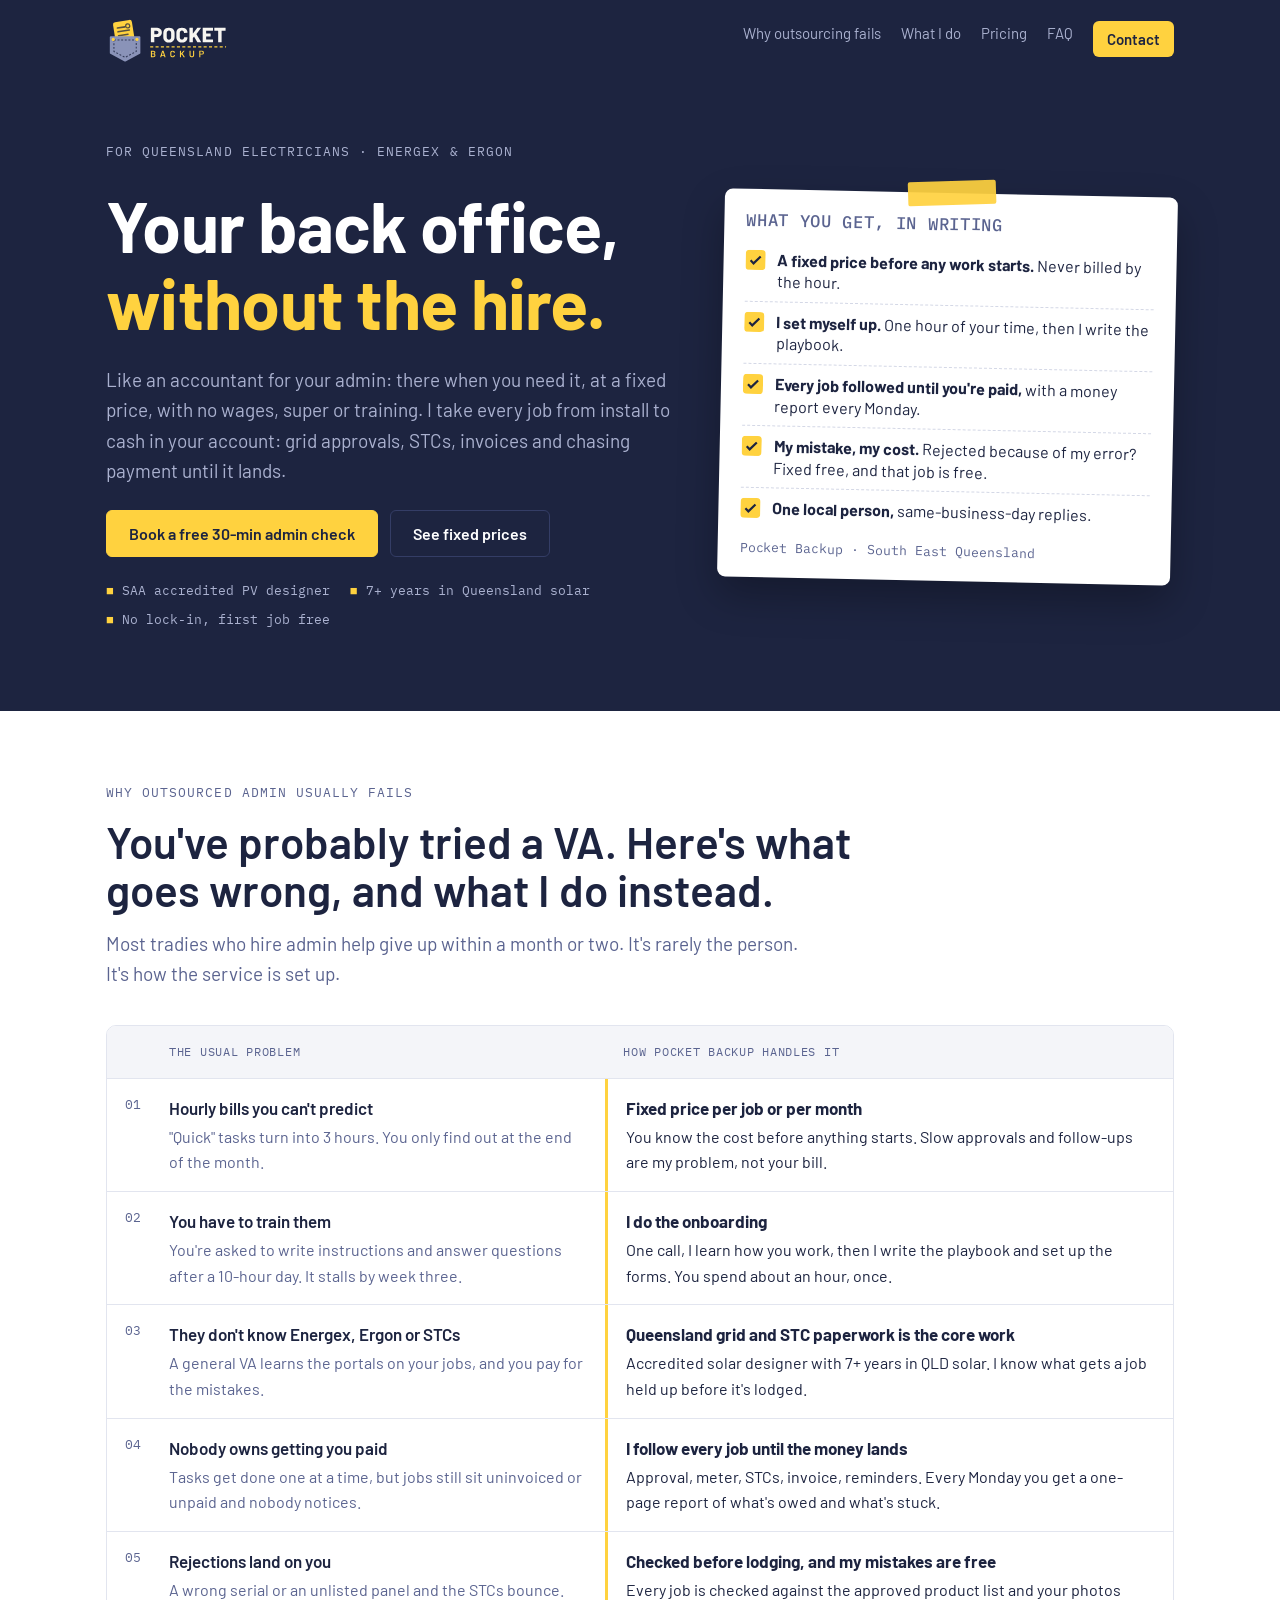
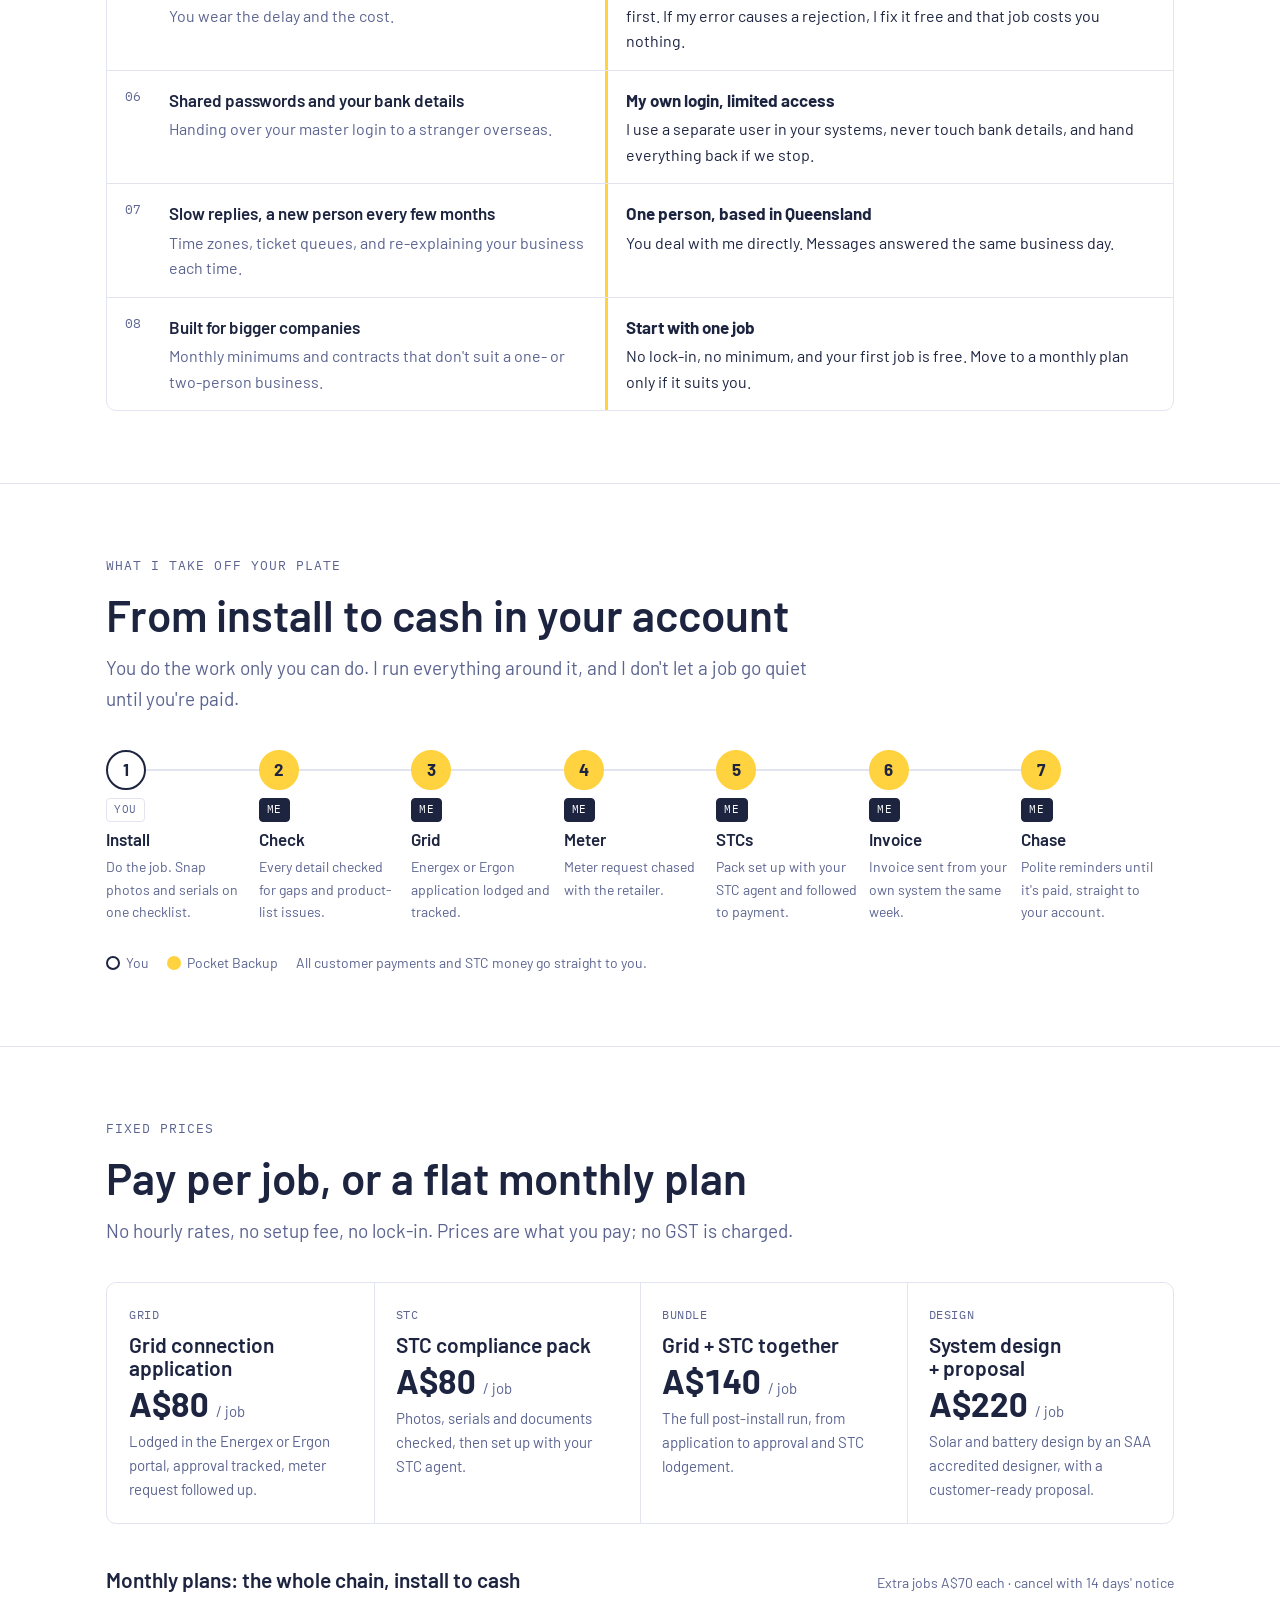
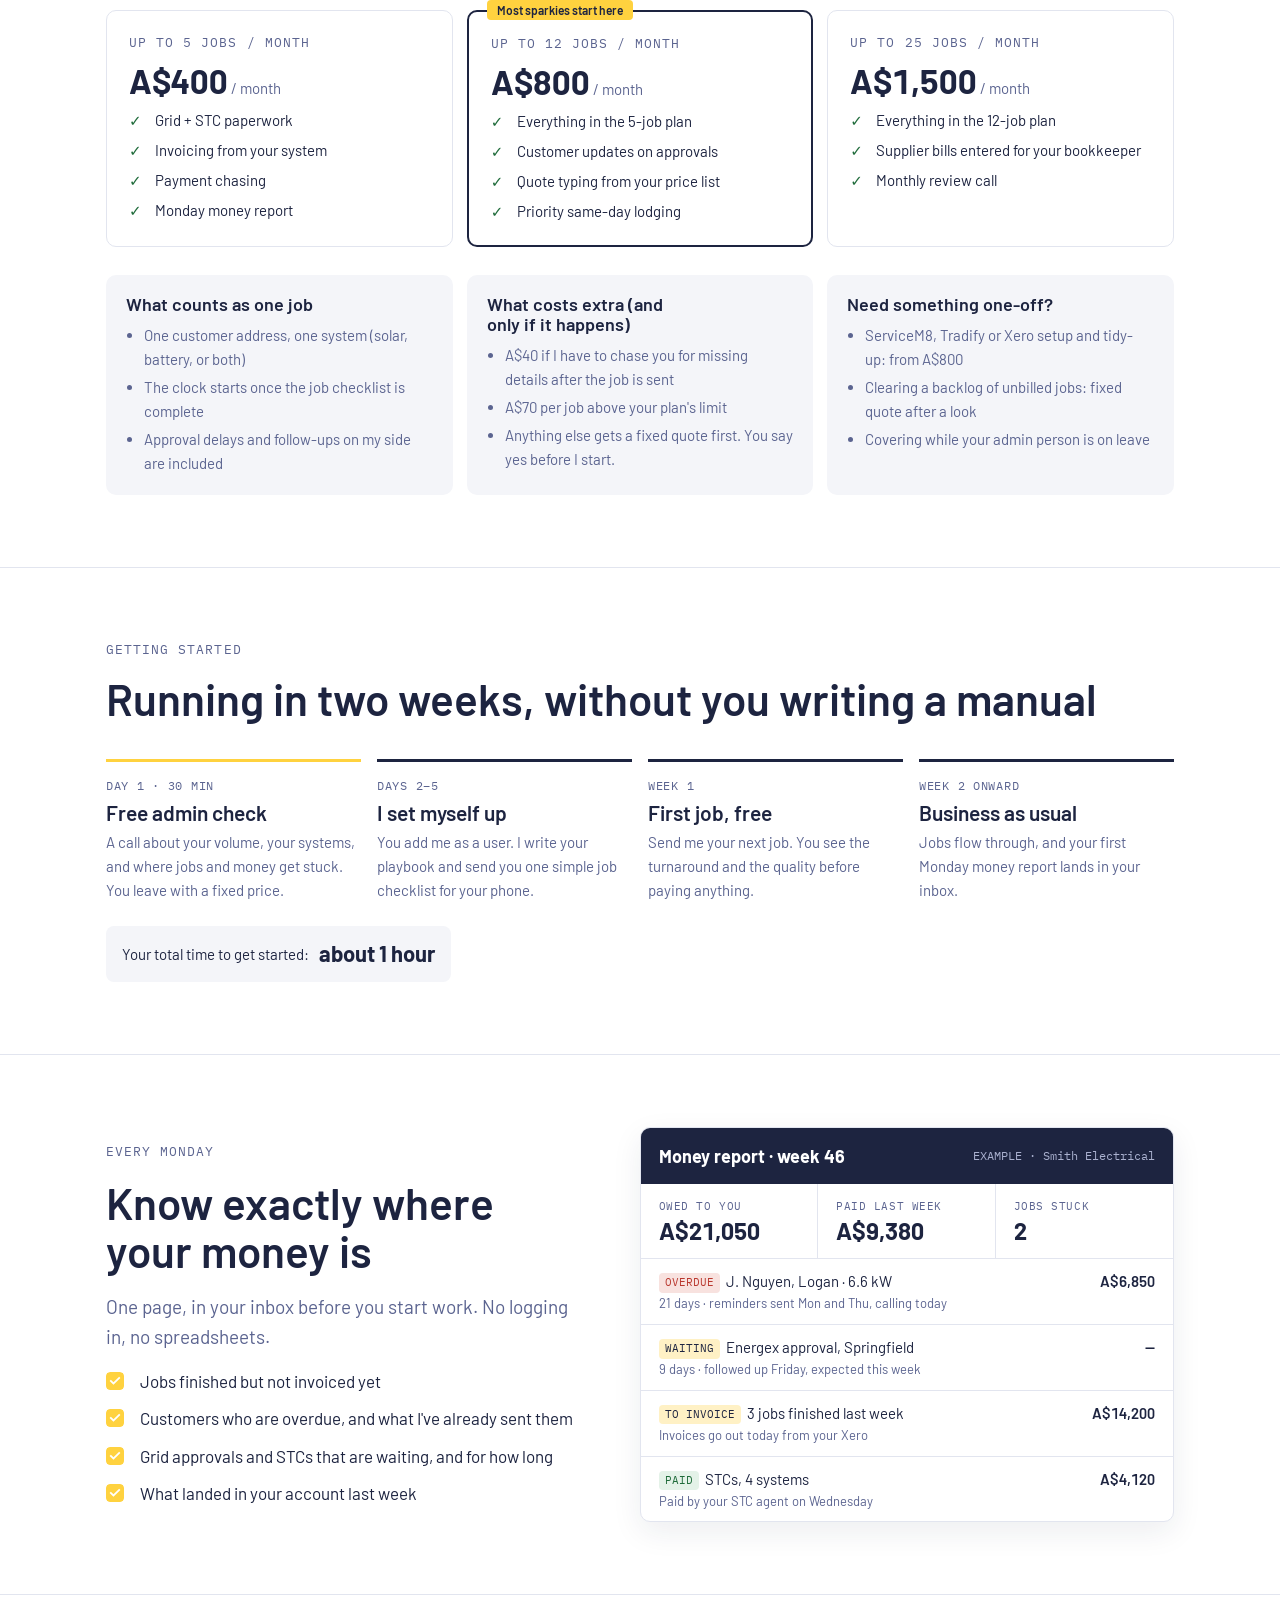
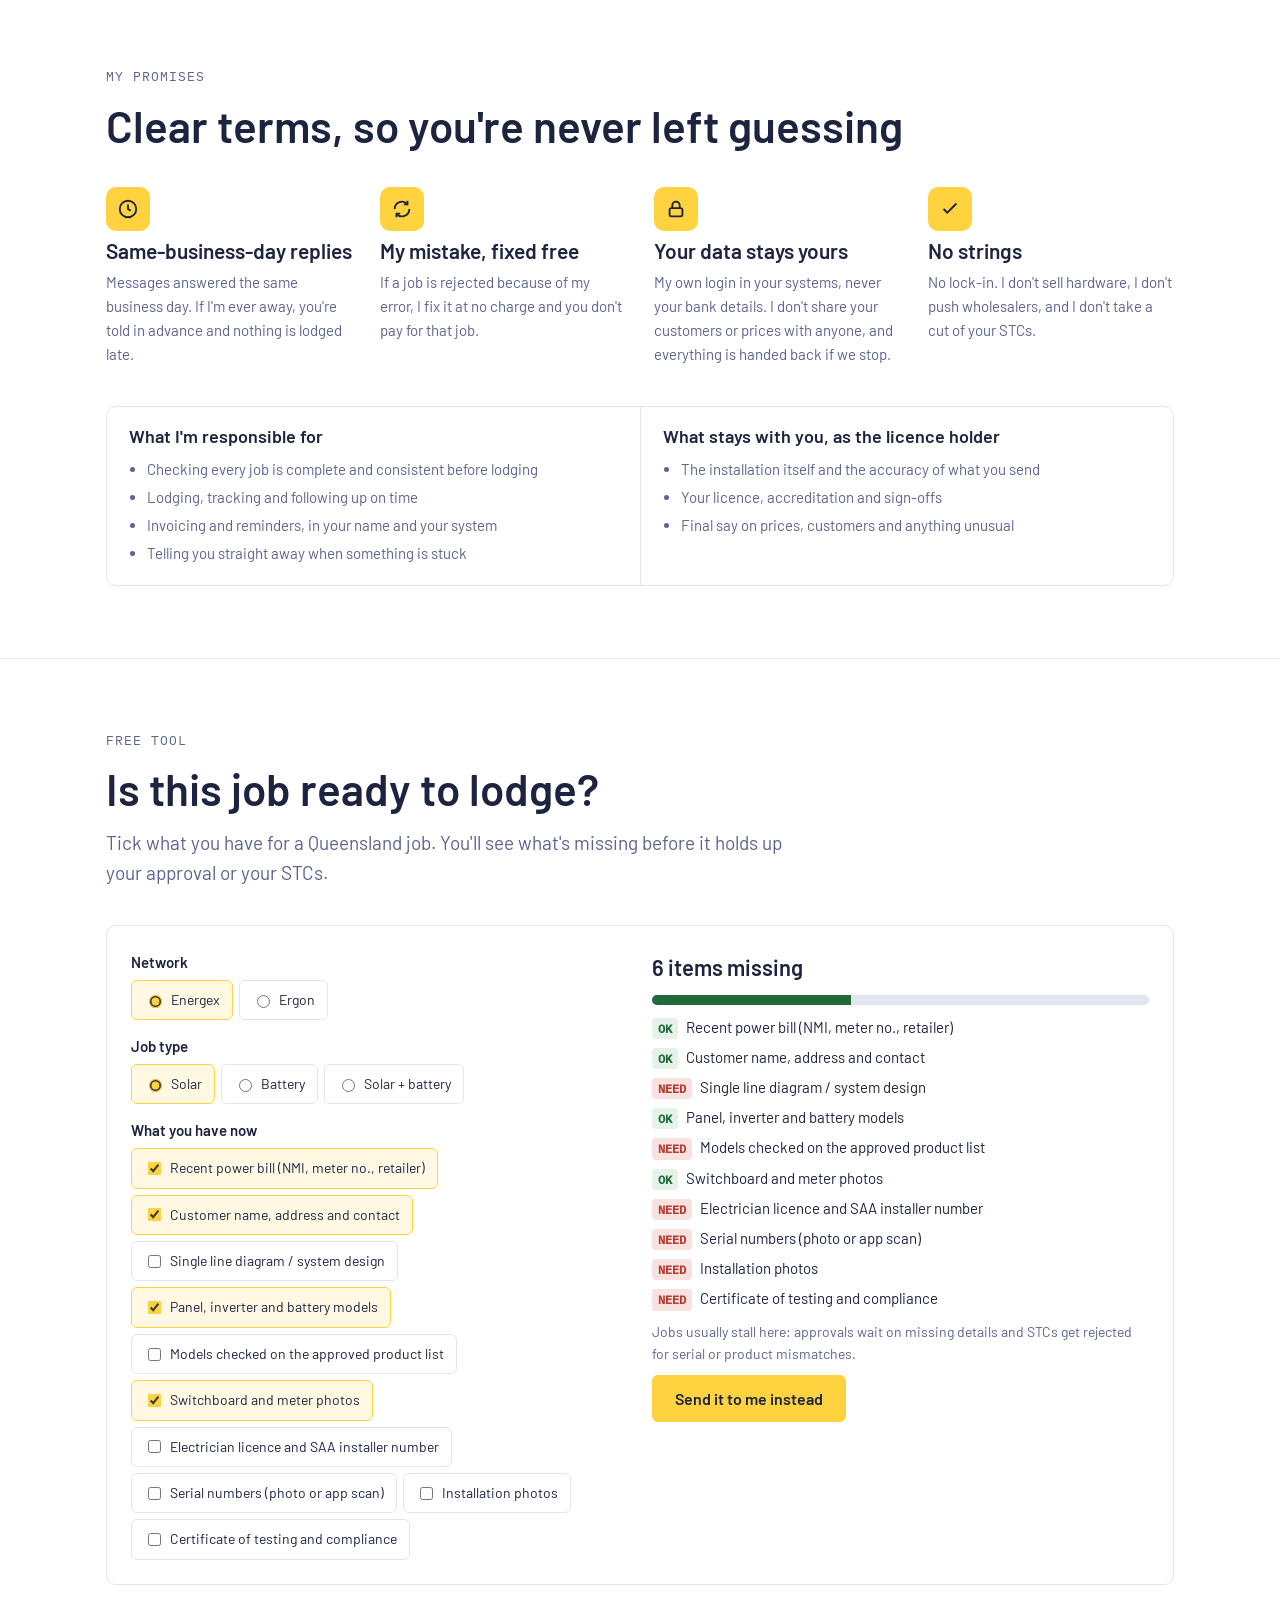
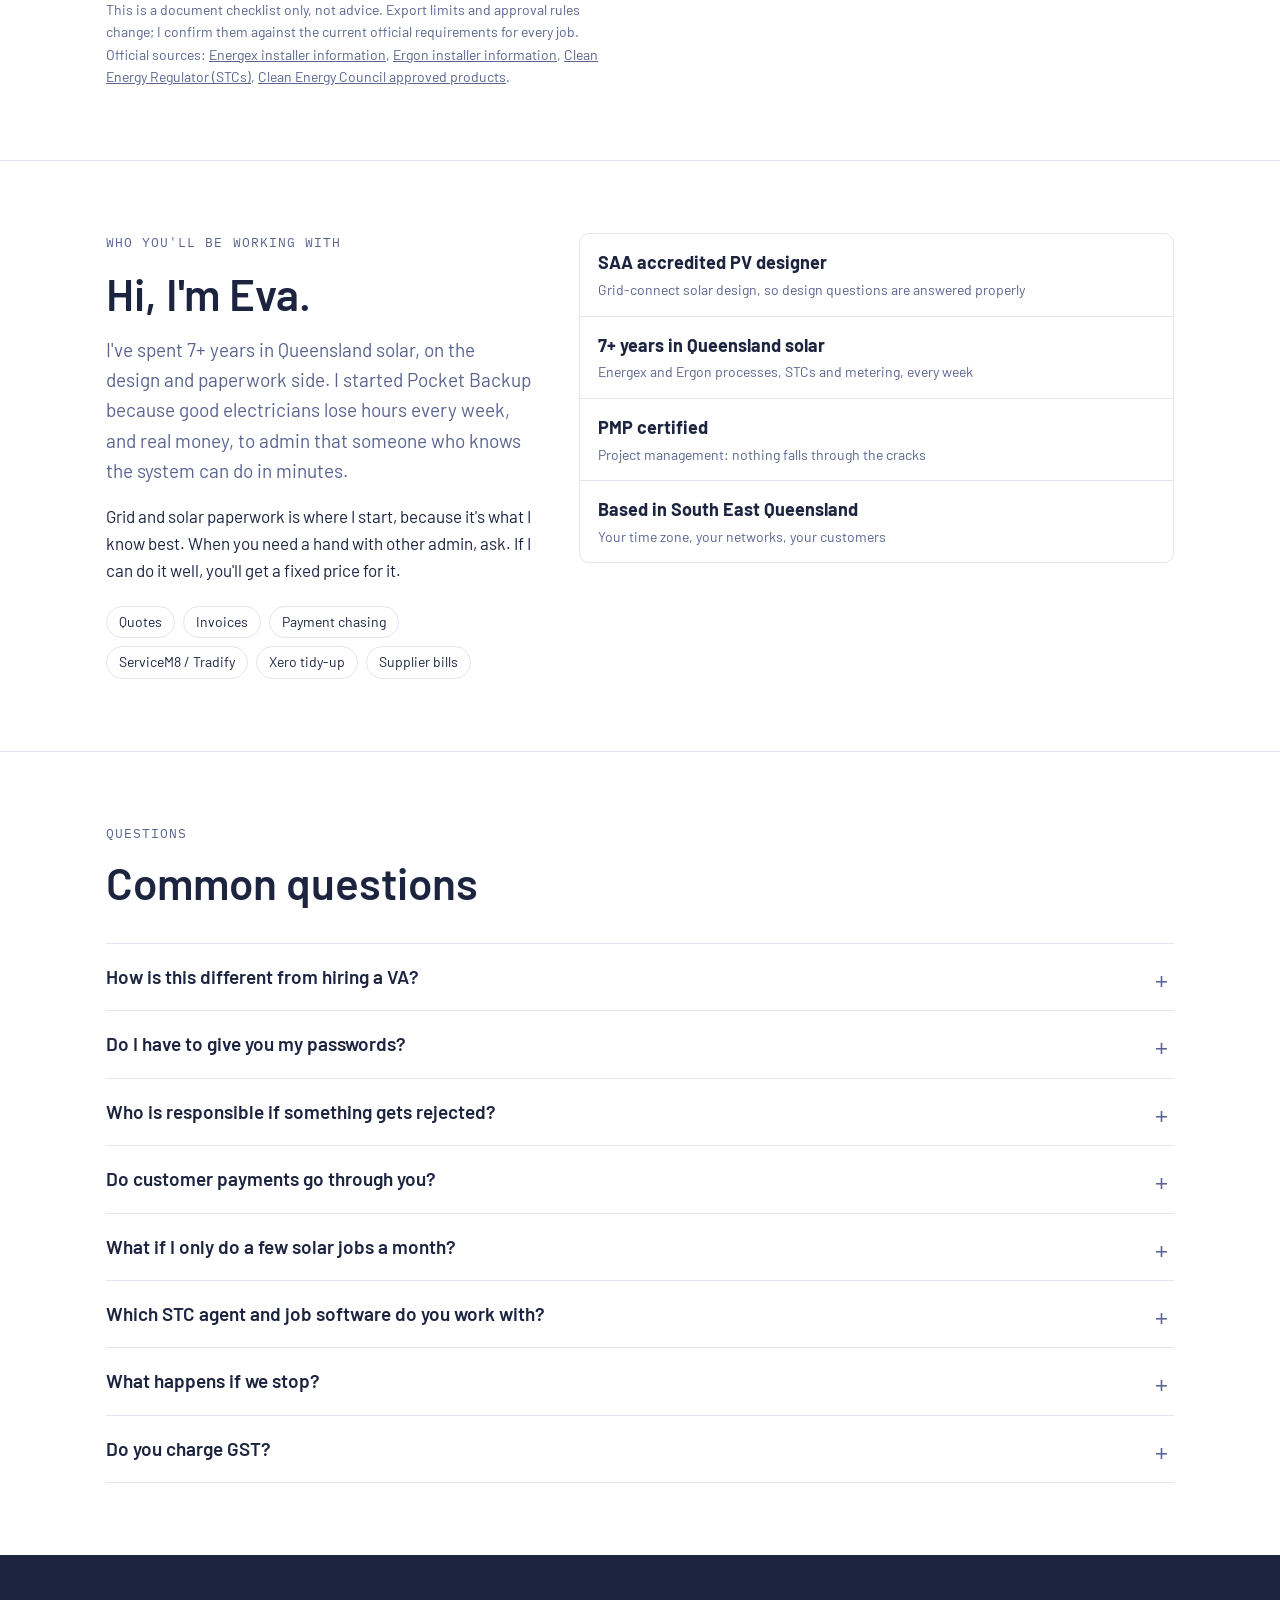
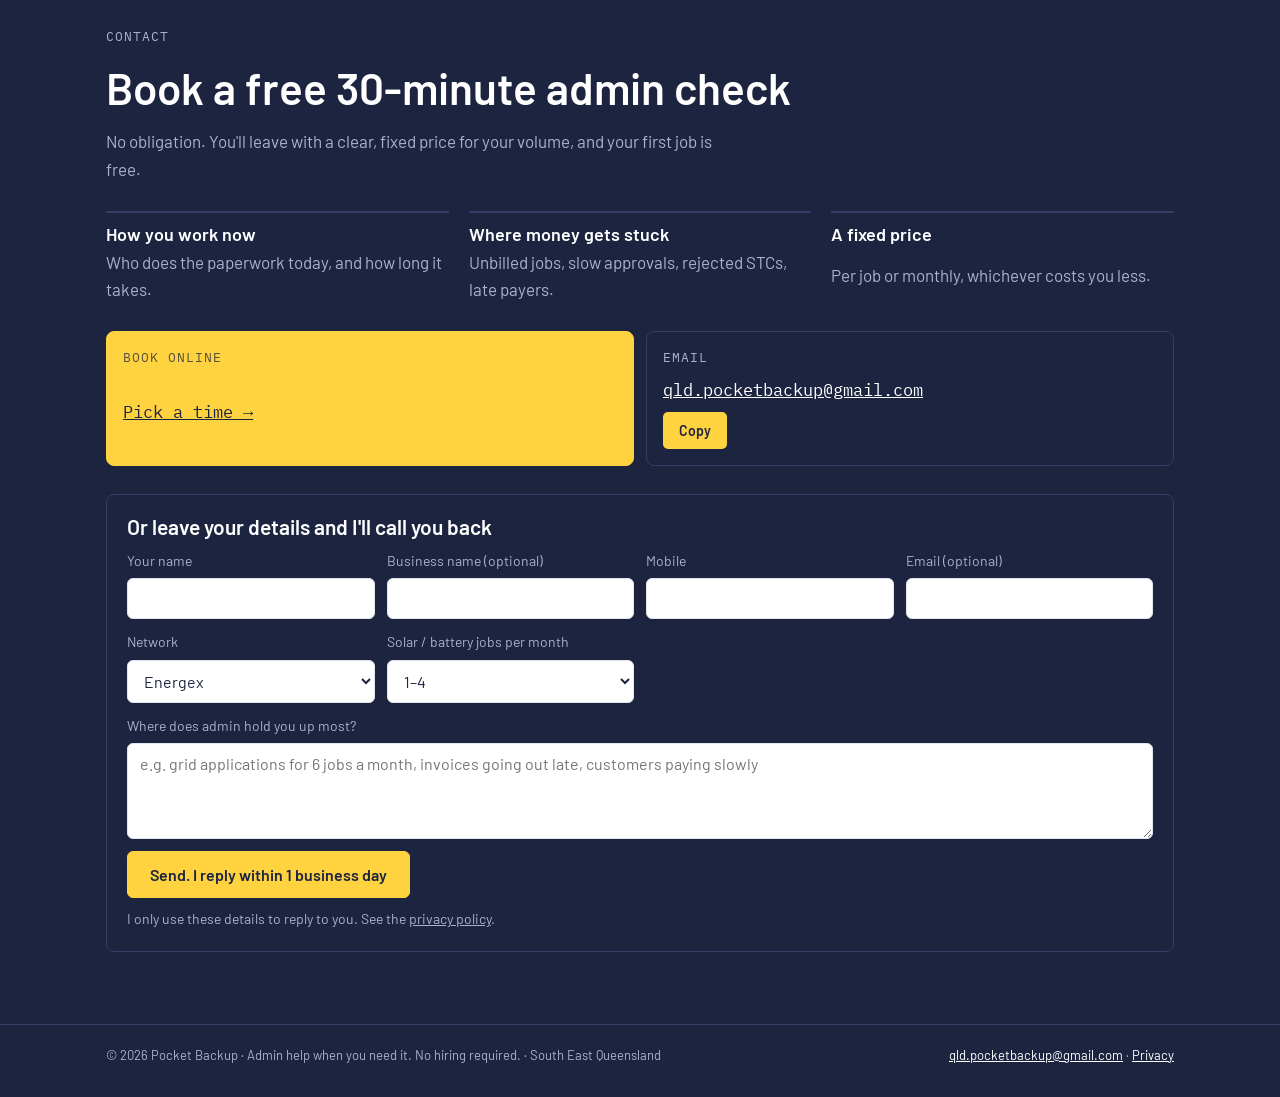
==== commit 86f36bf0: "Polish site for launch: remove placeholders, add privacy and 404 pages, self-host fonts - Hide the p" ====
--- a/index.html
+++ b/index.html
@@ -1,29 +1,46 @@
 <!doctype html>
-<html lang="en">
+<html lang="en-AU">
 <head>
 <meta charset="utf-8">
 <meta name="viewport" content="width=device-width,initial-scale=1,viewport-fit=cover">
 <meta name="description" content="On-demand back office for Queensland electricians. Grid applications, STCs, invoicing and payment chasing at fixed prices. No hiring, no hourly bills, no lock-in.">
-<title>Pocket Backup</title>
+<title>Pocket Backup | Admin help for Queensland electricians</title>
 <meta property="og:title" content="Pocket Backup | Your back office, without the hire">
 <meta property="og:description" content="Fixed-price admin for Queensland electricians: grid applications, STC packs, invoicing and chasing payment until it lands. First job free.">
 <meta property="og:type" content="website">
 <meta name="theme-color" content="#1d2440">
 <link rel="canonical" href="https://pocket-backup.netlify.app/">
 <link rel="icon" href="/favicon.svg" type="image/svg+xml">
+<link rel="manifest" href="/site.webmanifest">
 <link rel="icon" href="/favicon-32.png" sizes="32x32" type="image/png">
 <link rel="apple-touch-icon" href="/apple-touch-icon.png">
 <meta property="og:image" content="https://pocket-backup.netlify.app/brand/og-image-1200x630.png">
 <meta property="og:image:width" content="1200"><meta property="og:image:height" content="630">
 <meta property="og:url" content="https://pocket-backup.netlify.app/">
 <meta name="twitter:card" content="summary_large_image">
-<link rel="preconnect" href="https://fonts.googleapis.com">
-<link rel="stylesheet" href="https://fonts.googleapis.com/css2?family=Barlow:wght@400;500;600;700;800&family=IBM+Plex+Mono:wght@400;500&display=swap">
+<meta property="og:site_name" content="Pocket Backup">
+<meta property="og:locale" content="en_AU">
+<link rel="preload" href="/fonts/barlow-400.woff2" as="font" type="font/woff2" crossorigin>
+<link rel="preload" href="/fonts/barlow-600.woff2" as="font" type="font/woff2" crossorigin>
+<script type="application/ld+json">
+{"@context":"https://schema.org","@type":"ProfessionalService","name":"Pocket Backup",
+ "url":"https://pocket-backup.netlify.app/","logo":"https://pocket-backup.netlify.app/brand/pocket-backup-mark-512.png",
+ "image":"https://pocket-backup.netlify.app/brand/og-image-1200x630.png",
+ "description":"On-demand, fixed-price admin for Queensland electricians: grid connection applications, STC paperwork, invoicing and payment chasing.",
+ "email":"qld.pocketbackup@gmail.com","areaServed":{"@type":"State","name":"Queensland"},
+ "slogan":"Admin help when you need it. No hiring required."}
+</script>
 <style>
+/* Self-hosted fonts (SIL Open Font License): no third-party requests, faster first paint */
+@font-face{font-family:"Barlow";font-style:normal;font-weight:400;font-display:swap;src:url(/fonts/barlow-400.woff2) format("woff2")}
+@font-face{font-family:"Barlow";font-style:normal;font-weight:600;font-display:swap;src:url(/fonts/barlow-600.woff2) format("woff2")}
+@font-face{font-family:"Barlow";font-style:normal;font-weight:700;font-display:swap;src:url(/fonts/barlow-700.woff2) format("woff2")}
+@font-face{font-family:"IBM Plex Mono";font-style:normal;font-weight:400;font-display:swap;src:url(/fonts/plexmono-400.woff2) format("woff2")}
+@font-face{font-family:"IBM Plex Mono";font-style:normal;font-weight:500;font-display:swap;src:url(/fonts/plexmono-500.woff2) format("woff2")}
 :root{
   --bg:#ffffff; --panel:#ffffff; --soft:#f4f5f9; --ink:#1d2440; --muted:#5b6490; --line:#e2e5ef;
   --accent:#ffd23f; --accent-ink:#1d2440; --band:#1d2440; --band-ink:#ffffff; --band-muted:#aab1cf; --band-line:#343d66;
-  --ok:#2f8a4f; --ok-bg:#e4f2e8; --bad:#b9382f; --bad-bg:#f8e2df;
+  --ok:#1f6b3a; --ok-bg:#e4f2e8; --bad:#b9382f; --bad-bg:#f8e2df;
   --f-display:"Barlow",system-ui,sans-serif;
   --f-body:"Barlow",system-ui,-apple-system,"Segoe UI",sans-serif;
   --f-mono:"IBM Plex Mono",ui-monospace,Menlo,monospace;
@@ -59,6 +76,10 @@
 .btn.primary:hover{filter:brightness(.96)}
 button:focus-visible,a:focus-visible,select:focus-visible,input:focus-visible,textarea:focus-visible,summary:focus-visible{outline:2px solid var(--accent);outline-offset:2px;box-shadow:0 0 0 5px var(--ink)}
 .note{font-size:14px;color:var(--muted)}
+.skip{position:absolute;left:12px;top:-60px;z-index:10;background:var(--accent);color:var(--accent-ink);padding:10px 16px;border-radius:6px;font-weight:600;text-decoration:none}
+.skip:focus{top:12px}
+.sr{position:absolute;width:1px;height:1px;overflow:hidden;clip:rect(0 0 0 0);white-space:nowrap}
+.note a{color:inherit}
 
 /* top + hero */
 .top{background:var(--band);color:var(--band-ink)}
@@ -66,7 +87,8 @@
 .brand img{display:block;height:46px;width:auto}
 .top nav{margin-left:auto;display:flex;gap:20px;flex-wrap:wrap;font-size:15px}
 .top nav a{color:var(--band-muted);text-decoration:none} .top nav a:hover{color:var(--band-ink)}
-@media (max-width:640px){.top nav{display:none}}
+.top nav a.nav-cta{color:var(--accent-ink);background:var(--accent);padding:6px 14px;border-radius:6px;font-weight:600}
+@media (max-width:640px){.top nav a:not(.nav-cta){display:none}.top nav a.nav-cta{padding:10px 16px}}
 .hero{padding-block:64px 80px;display:grid;grid-template-columns:minmax(0,1.25fr) minmax(0,1fr);gap:48px;align-items:center}
 @media (max-width:880px){.hero{grid-template-columns:1fr;gap:36px}}
 .hero .copy{display:grid;gap:24px}
@@ -79,7 +101,7 @@
 /* hero promise card, styled like a pinned job sheet */
 .sheet{background:#fff;color:#1d2440;border-radius:8px;padding:22px 22px 18px;box-shadow:0 18px 40px rgba(0,0,0,.28);position:relative;transform:rotate(1.2deg)}
 .sheet::before{content:"";position:absolute;top:-12px;left:50%;width:88px;height:24px;margin-left:-44px;background:var(--accent);opacity:.92;transform:rotate(-3deg);border-radius:2px}
-.sheet h3{font-size:17px;font-family:var(--f-mono);font-weight:500;letter-spacing:.04em;text-transform:uppercase;color:#5b6490;margin-bottom:10px}
+.sheet h2{font-size:17px;font-family:var(--f-mono);font-weight:500;letter-spacing:.04em;text-transform:uppercase;color:#5b6490;margin-bottom:10px}
 .sheet ul{list-style:none;margin:0;padding:0;display:grid}
 .sheet li{display:grid;grid-template-columns:22px 1fr;gap:10px;padding:9px 0;border-top:1px dashed #d4d8e6;font-size:16px;line-height:1.35}
 .sheet li:first-child{border-top:0}
@@ -202,7 +224,7 @@
 .q{display:grid;gap:6px;font-size:15px}
 .q > span{font-weight:600}
 .opts{display:flex;flex-wrap:wrap;gap:6px}
-.opts label{display:inline-flex;gap:6px;align-items:center;border:1px solid var(--line);border-radius:6px;padding:5px 10px;cursor:pointer;font-size:14px}
+.opts label{display:inline-flex;gap:6px;align-items:center;border:1px solid var(--line);border-radius:6px;padding:8px 12px;min-height:40px;cursor:pointer;font-size:14px}
 .opts input{accent-color:var(--accent)}
 .opts label:has(input:checked){border-color:var(--accent);background:color-mix(in srgb,var(--accent) 14%,transparent)}
 .result{display:grid;gap:10px;align-content:start}
@@ -243,7 +265,7 @@
 .cc.book{background:var(--accent);border-color:var(--accent);color:var(--accent-ink)}
 .cc.book .eyebrow{color:var(--accent-ink);opacity:.75}
 .cc .v{font-family:var(--f-mono);font-size:17px;color:inherit;word-break:break-all}
-.cc button{justify-self:start;font:600 14px var(--f-body);background:var(--accent);color:var(--accent-ink);border:0;border-radius:5px;padding:6px 12px;cursor:pointer}
+.cc button{justify-self:start;font:600 14px var(--f-body);background:var(--accent);color:var(--accent-ink);border:0;border-radius:5px;padding:10px 16px;cursor:pointer}
 .call-agenda{display:grid;grid-template-columns:repeat(auto-fit,minmax(220px,1fr));gap:20px}
 .call-agenda div{border-top:2px solid var(--band-line);padding-top:12px;display:grid;gap:4px}
 .call-agenda h3{font-size:18px}
@@ -254,15 +276,18 @@
 .form textarea{min-height:96px;resize:vertical}
 .form .hp{display:none}
 footer{background:var(--band);color:var(--band-muted);font-size:13px;padding-block:20px 32px;border-top:1px solid var(--band-line)}
+.foot{display:flex;flex-wrap:wrap;gap:8px 24px;justify-content:space-between}
+.foot a{color:var(--band-ink)}
 @media (prefers-reduced-motion:reduce){*{transition:none!important}html{scroll-behavior:auto}}
 </style>
 </head>
 <body>
+<a class="skip" href="#main">Skip to content</a>
 
 <header class="top">
   <div class="in bar">
     <a class="brand" href="/"><img src="/brand/pocket-backup-logo-dark.svg" alt="Pocket Backup" width="122" height="46"></a>
-    <nav><a href="#why">Why outsourcing fails</a><a href="#how">What I do</a><a href="#pricing">Pricing</a><a href="#faq">FAQ</a><a href="#contact">Contact</a></nav>
+    <nav><a href="#why">Why outsourcing fails</a><a href="#how">What I do</a><a href="#pricing">Pricing</a><a href="#faq">FAQ</a><a class="nav-cta" href="#contact">Contact</a></nav>
   </div>
   <div class="in hero">
     <div class="copy">
@@ -272,8 +297,8 @@
       <div class="row"><a class="btn primary" href="#contact">Book a free 30-min admin check</a><a class="btn" href="#pricing">See fixed prices</a></div>
       <div class="creds"><span>SAA accredited PV designer</span><span>7+ years in Queensland solar</span><span>No lock-in, first job free</span></div>
     </div>
-    <div class="sheet" aria-label="What you get">
-      <h3>What you get, in writing</h3>
+    <aside class="sheet" aria-labelledby="sheet-title">
+      <h2 id="sheet-title">What you get, in writing</h2>
       <ul>
         <li><svg width="20" height="20" viewBox="0 0 20 20" aria-hidden="true"><rect width="20" height="20" rx="4" fill="#ffd23f"/><path d="M5 10.5l3 3 7-7" stroke="#1d2440" stroke-width="2.2" fill="none"/></svg><span><b>A fixed price before any work starts.</b> Never billed by the hour.</span></li>
         <li><svg width="20" height="20" viewBox="0 0 20 20" aria-hidden="true"><rect width="20" height="20" rx="4" fill="#ffd23f"/><path d="M5 10.5l3 3 7-7" stroke="#1d2440" stroke-width="2.2" fill="none"/></svg><span><b>I set myself up.</b> One hour of your time, then I write the playbook.</span></li>
@@ -282,11 +307,11 @@
         <li><svg width="20" height="20" viewBox="0 0 20 20" aria-hidden="true"><rect width="20" height="20" rx="4" fill="#ffd23f"/><path d="M5 10.5l3 3 7-7" stroke="#1d2440" stroke-width="2.2" fill="none"/></svg><span><b>One local person,</b> same-business-day replies.</span></li>
       </ul>
       <div class="sig">Pocket Backup · South East Queensland</div>
-    </div>
+    </aside>
   </div>
 </header>
 
-<main>
+<main id="main">
 <section id="why"><div class="in">
   <div class="head"><span class="eyebrow">Why outsourced admin usually fails</span><h2>You've probably tried a VA. Here's what goes wrong, and what I do instead.</h2><p class="lead">Most tradies who hire admin help give up within a month or two. It's rarely the person. It's how the service is set up.</p></div>
   <div class="vs" role="table" aria-label="Common problems with outsourced admin and how Pocket Backup handles them">
@@ -404,7 +429,7 @@
       <a class="btn primary" href="#contact" style="justify-self:start">Send it to me instead</a>
     </div>
   </div>
-  <p class="note" style="margin-top:14px">This is a document checklist only. Export limits and approval rules change; I confirm them against current Energex/Ergon requirements for every job.</p>
+  <p class="note" style="margin-top:14px">This is a document checklist only, not advice. Export limits and approval rules change; I confirm them against the current official requirements for every job. Official sources: <a href="https://www.energex.com.au/our-services/connections/residential-and-commercial-connections/solar-connections-and-other-technologies/connection-information-for-installers" target="_blank" rel="noopener">Energex installer information</a>, <a href="https://www.ergon.com.au/network/our-services/connections/residential-and-commercial-connections/solar-connections-and-other-technologies/connection-information-for-installers" target="_blank" rel="noopener">Ergon installer information</a>, <a href="https://cer.gov.au/schemes/renewable-energy-target/renewable-energy-target-participants-and-industry/rooftop-solar" target="_blank" rel="noopener">Clean Energy Regulator (STCs)</a>, <a href="https://www.cleanenergycouncil.org.au/industry/products" target="_blank" rel="noopener">Clean Energy Council approved products</a>.</p>
 </div></section>
 
 <section id="about"><div class="in about">
@@ -445,26 +470,32 @@
     <div><h3>A fixed price</h3><p>Per job or monthly, whichever costs you less.</p></div>
   </div>
   <div class="cards">
-    <div class="cc book" id="book-card"><span class="eyebrow">Book online</span><a class="v" id="c-book" href="https://calendly.com/qld-pocketbackup/30min" target="_blank" rel="noopener">Pick a time →</a></div>
-    <div class="cc"><span class="eyebrow">Phone / text</span><a class="v" id="c-phone" href="tel:04XXXXXXXX">04XX XXX XXX</a><button data-copy="c-phone">Copy</button></div>
-    <div class="cc"><span class="eyebrow">Email</span><a class="v" id="c-email" href="mailto:qld.pocketbackup@gmail.com">qld.pocketbackup@gmail.com</a><button data-copy="c-email">Copy</button></div>
+    <div class="cc book" id="book-card"><span class="eyebrow">Book online</span><a class="v" id="c-book" href="https://calendly.com/qld-pocketbackup/30min" target="_blank" rel="noopener">Pick a time →<span class="sr"> (opens Calendly in a new tab)</span></a></div>
+    <!-- TODO(Eva): add the business mobile, then restore this card:
+    <div class="cc"><span class="eyebrow">Phone / text</span><a class="v" id="c-phone" href="tel:04XXXXXXXX">04XX XXX XXX</a><button type="button" data-copy="c-phone">Copy</button></div>
+    -->
+    <div class="cc"><span class="eyebrow">Email</span><a class="v" id="c-email" href="mailto:qld.pocketbackup@gmail.com">qld.pocketbackup@gmail.com</a><button type="button" data-copy="c-email" aria-label="Copy email address">Copy</button></div>
   </div>
   <form class="form" name="contact" method="POST" action="/thanks.html" data-netlify="true" netlify-honeypot="company-website">
     <input type="hidden" name="form-name" value="contact">
     <p class="hp"><label>Leave empty <input name="company-website"></label></p>
     <div class="wide"><h3>Or leave your details and I'll call you back</h3></div>
     <label>Your name<input name="name" autocomplete="name" required></label>
-    <label>Business name<input name="business" autocomplete="organization"></label>
-    <label>Mobile<input name="phone" type="tel" autocomplete="tel" required></label>
-    <label>Email<input name="email" type="email" autocomplete="email"></label>
+    <label>Business name (optional)<input name="business" autocomplete="organization"></label>
+    <label>Mobile<input name="phone" type="tel" autocomplete="tel" inputmode="tel" required></label>
+    <label>Email (optional)<input name="email" type="email" autocomplete="email"></label>
     <label>Network<select name="network"><option>Energex</option><option>Ergon</option><option>Both</option></select></label>
     <label>Solar / battery jobs per month<select name="volume"><option>1–4</option><option>5–12</option><option>13–25</option><option>25+</option></select></label>
     <label class="wide">Where does admin hold you up most?<textarea name="message" placeholder="e.g. grid applications for 6 jobs a month, invoices going out late, customers paying slowly"></textarea></label>
-    <div class="wide"><button class="btn primary" type="submit">Send. I reply within 1 business day</button></div>
+    <div class="wide stack" style="gap:10px"><button class="btn primary" type="submit" style="justify-self:start">Send. I reply within 1 business day</button><p class="note" style="color:var(--band-muted)">I only use these details to reply to you. See the <a href="/privacy.html">privacy policy</a>.</p></div>
   </form>
 </div></section>
 </main>
-<footer><div class="in">Pocket Backup · Admin help when you need it. No hiring required. · ABN XX XXX XXX XXX · SAA accreditation no. XXXXXX · South East Queensland</div></footer>
+<footer><div class="in foot">
+  <span>© 2026 Pocket Backup · Admin help when you need it. No hiring required. · South East Queensland</span>
+  <!-- TODO(Eva): add "ABN __ ___ ___ ___" and the SAA accreditation number here once you have them -->
+  <span><a href="mailto:qld.pocketbackup@gmail.com">qld.pocketbackup@gmail.com</a> · <a href="/privacy.html">Privacy</a></span>
+</div></footer>
 
 <script>
 (function(){
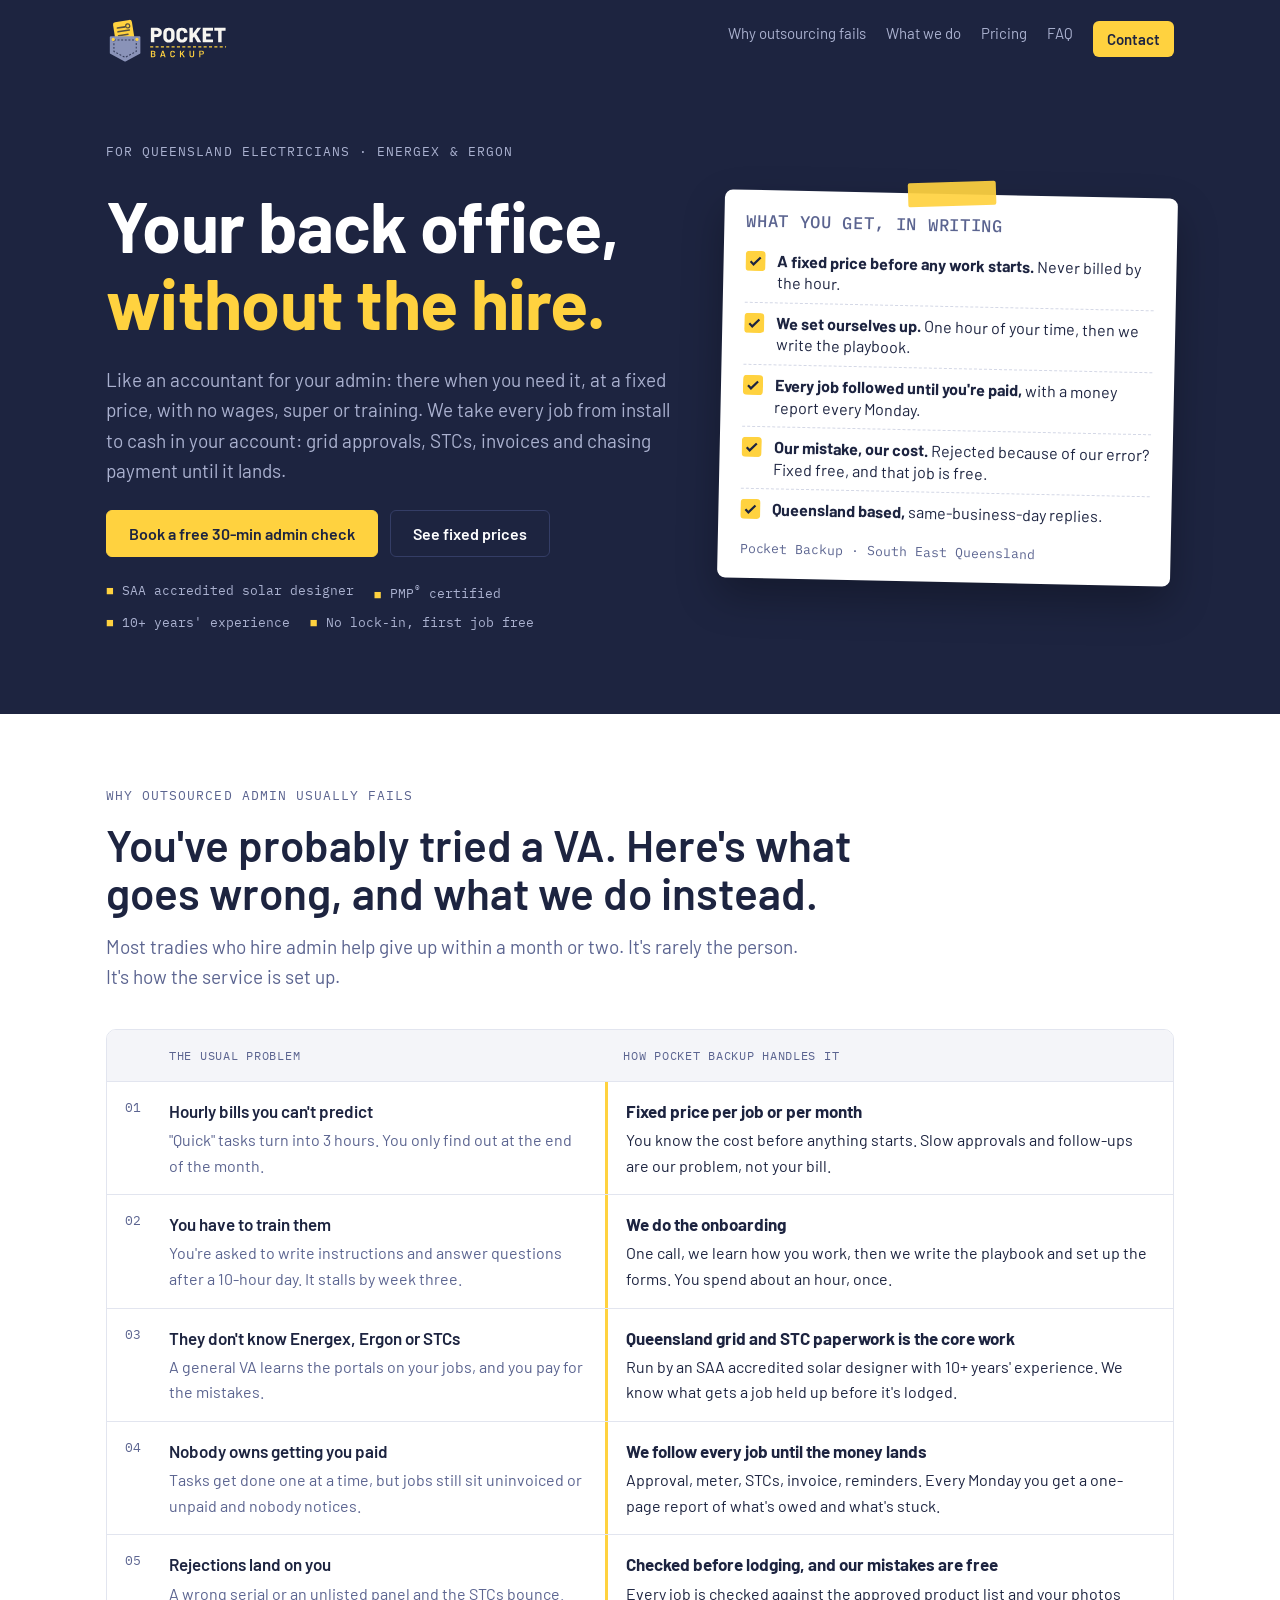
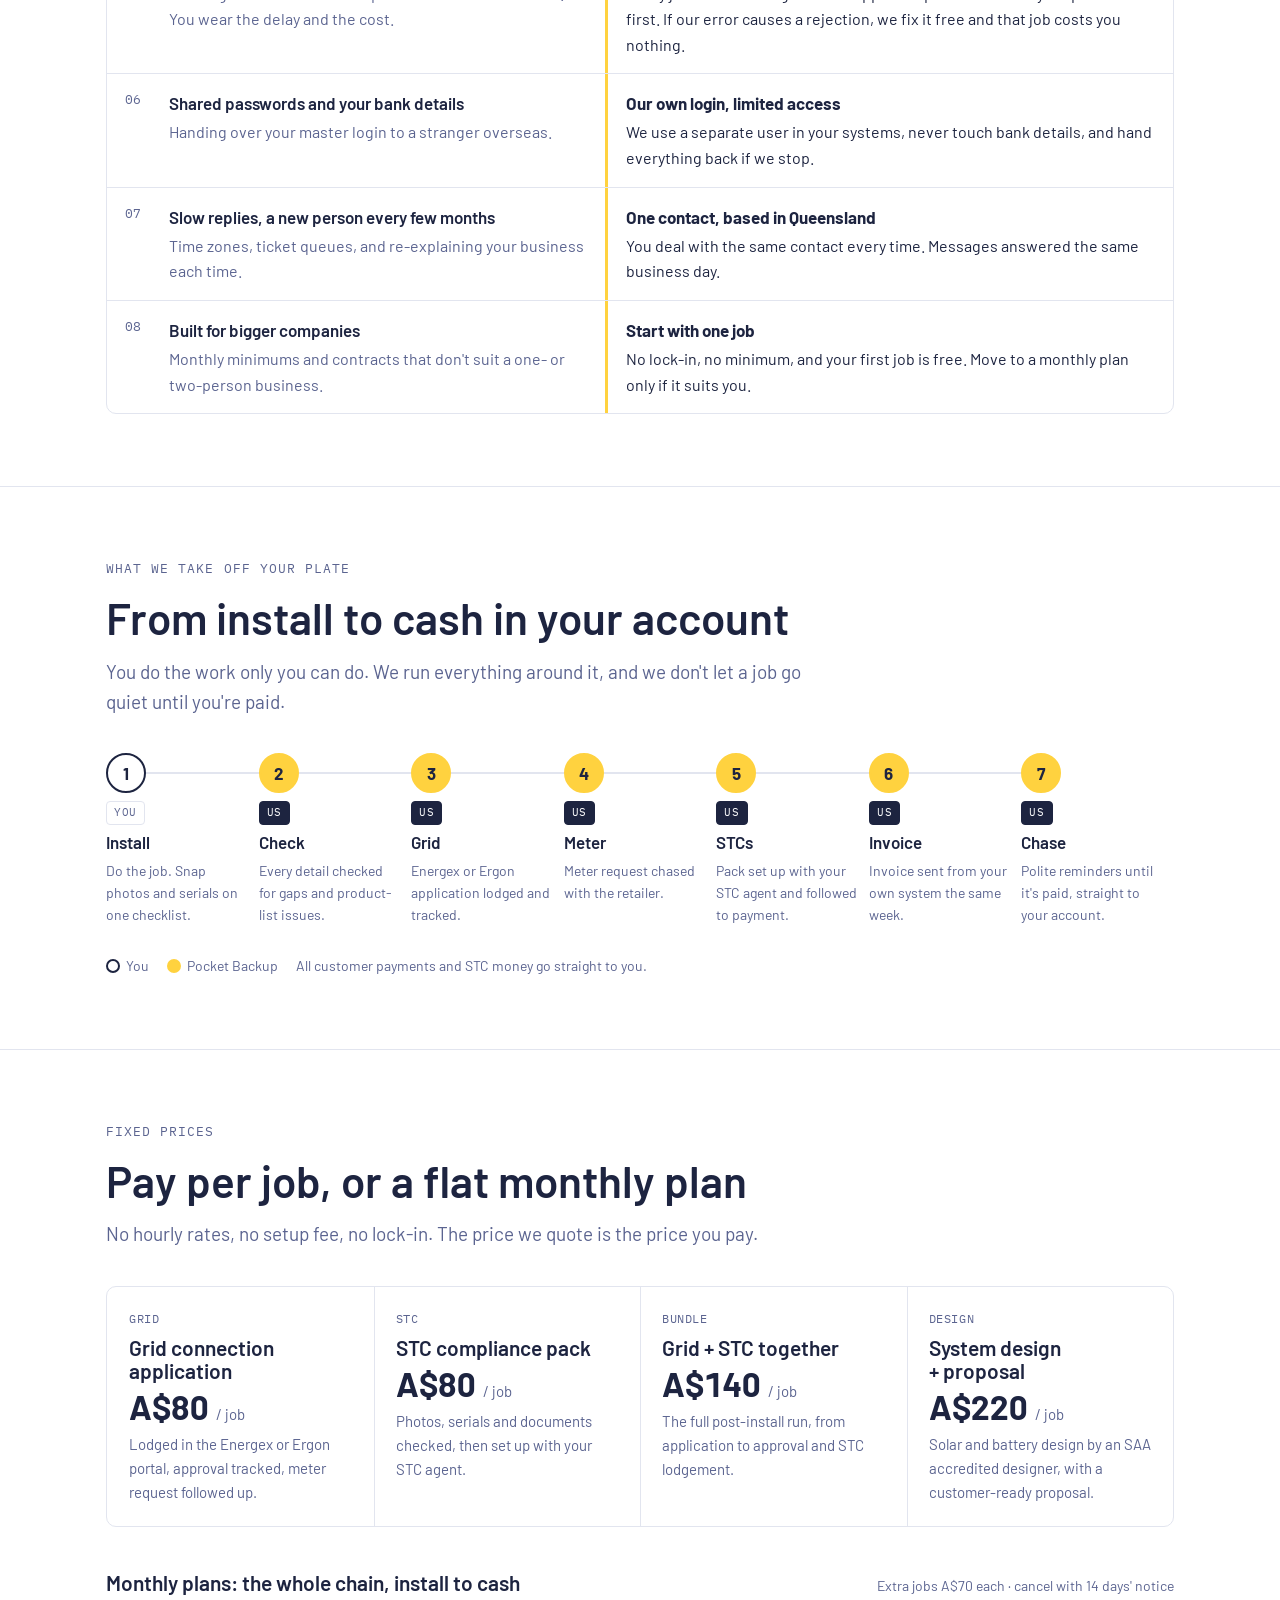
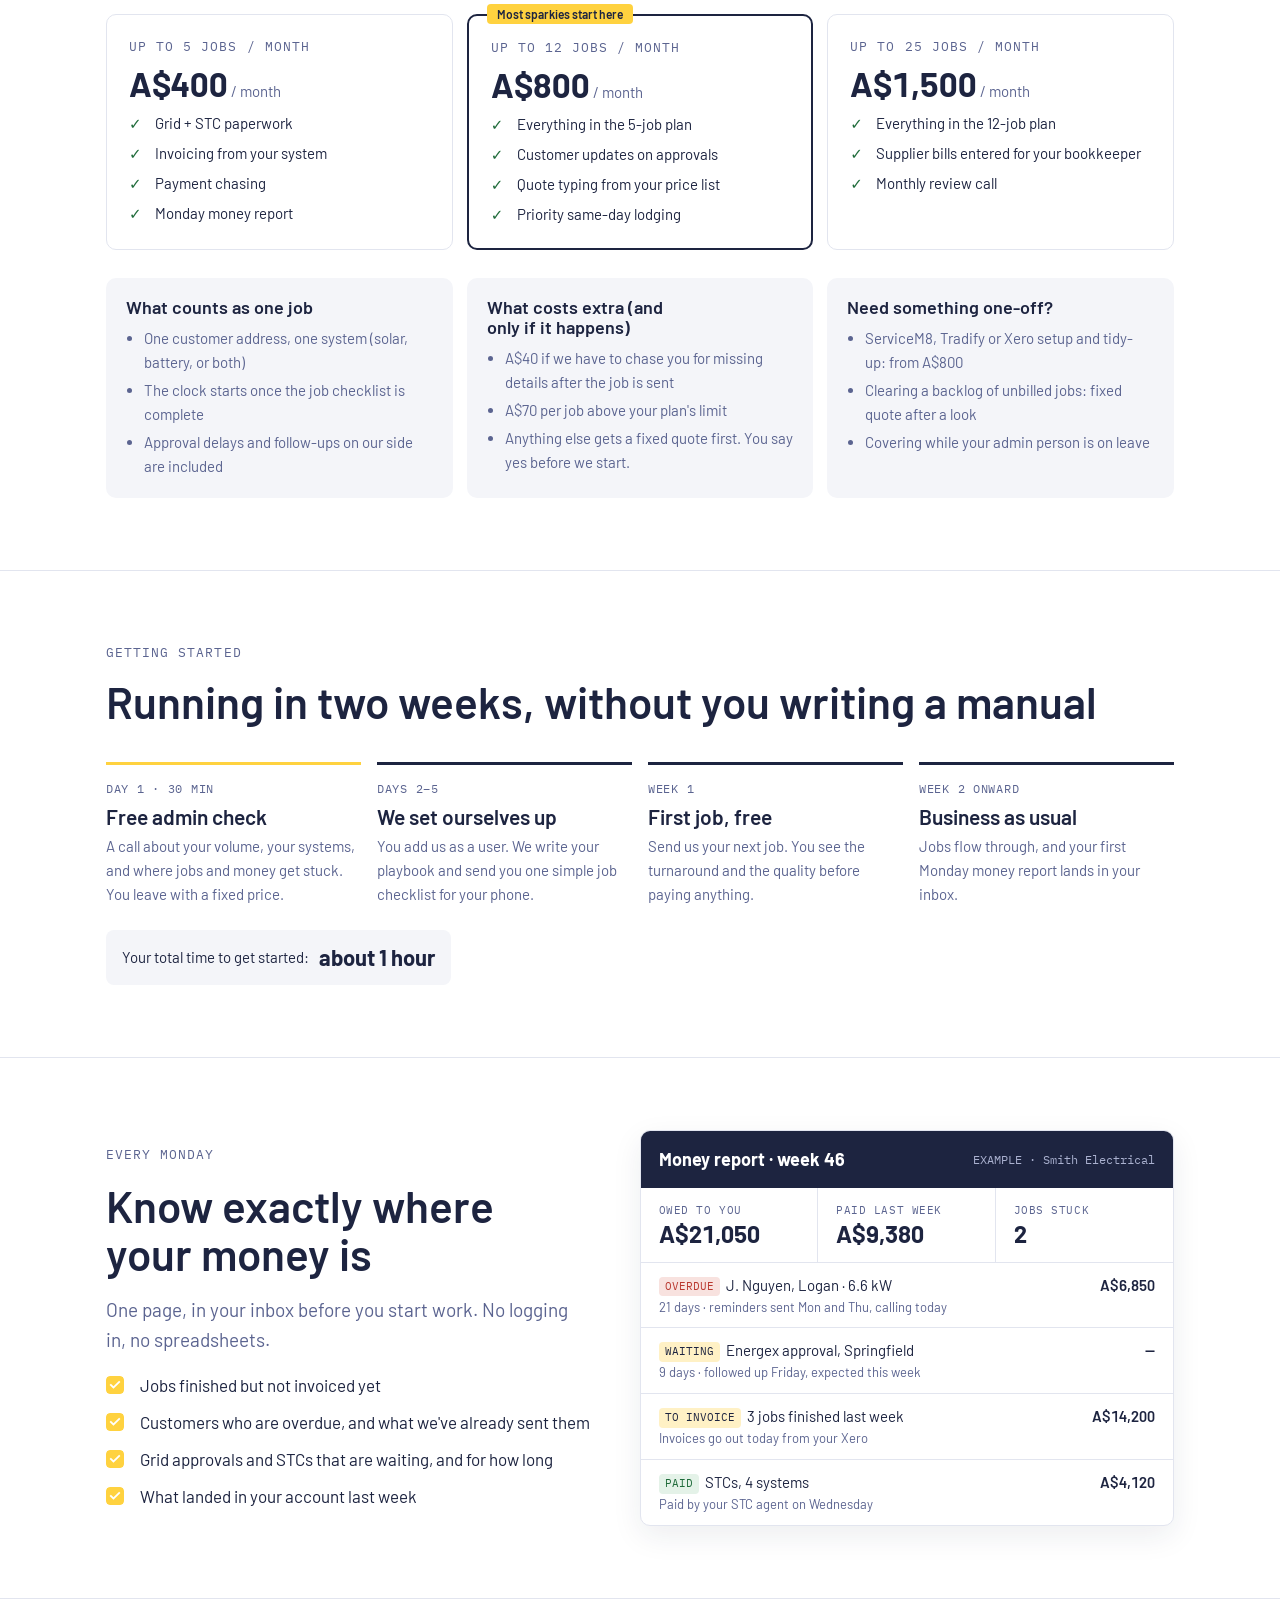
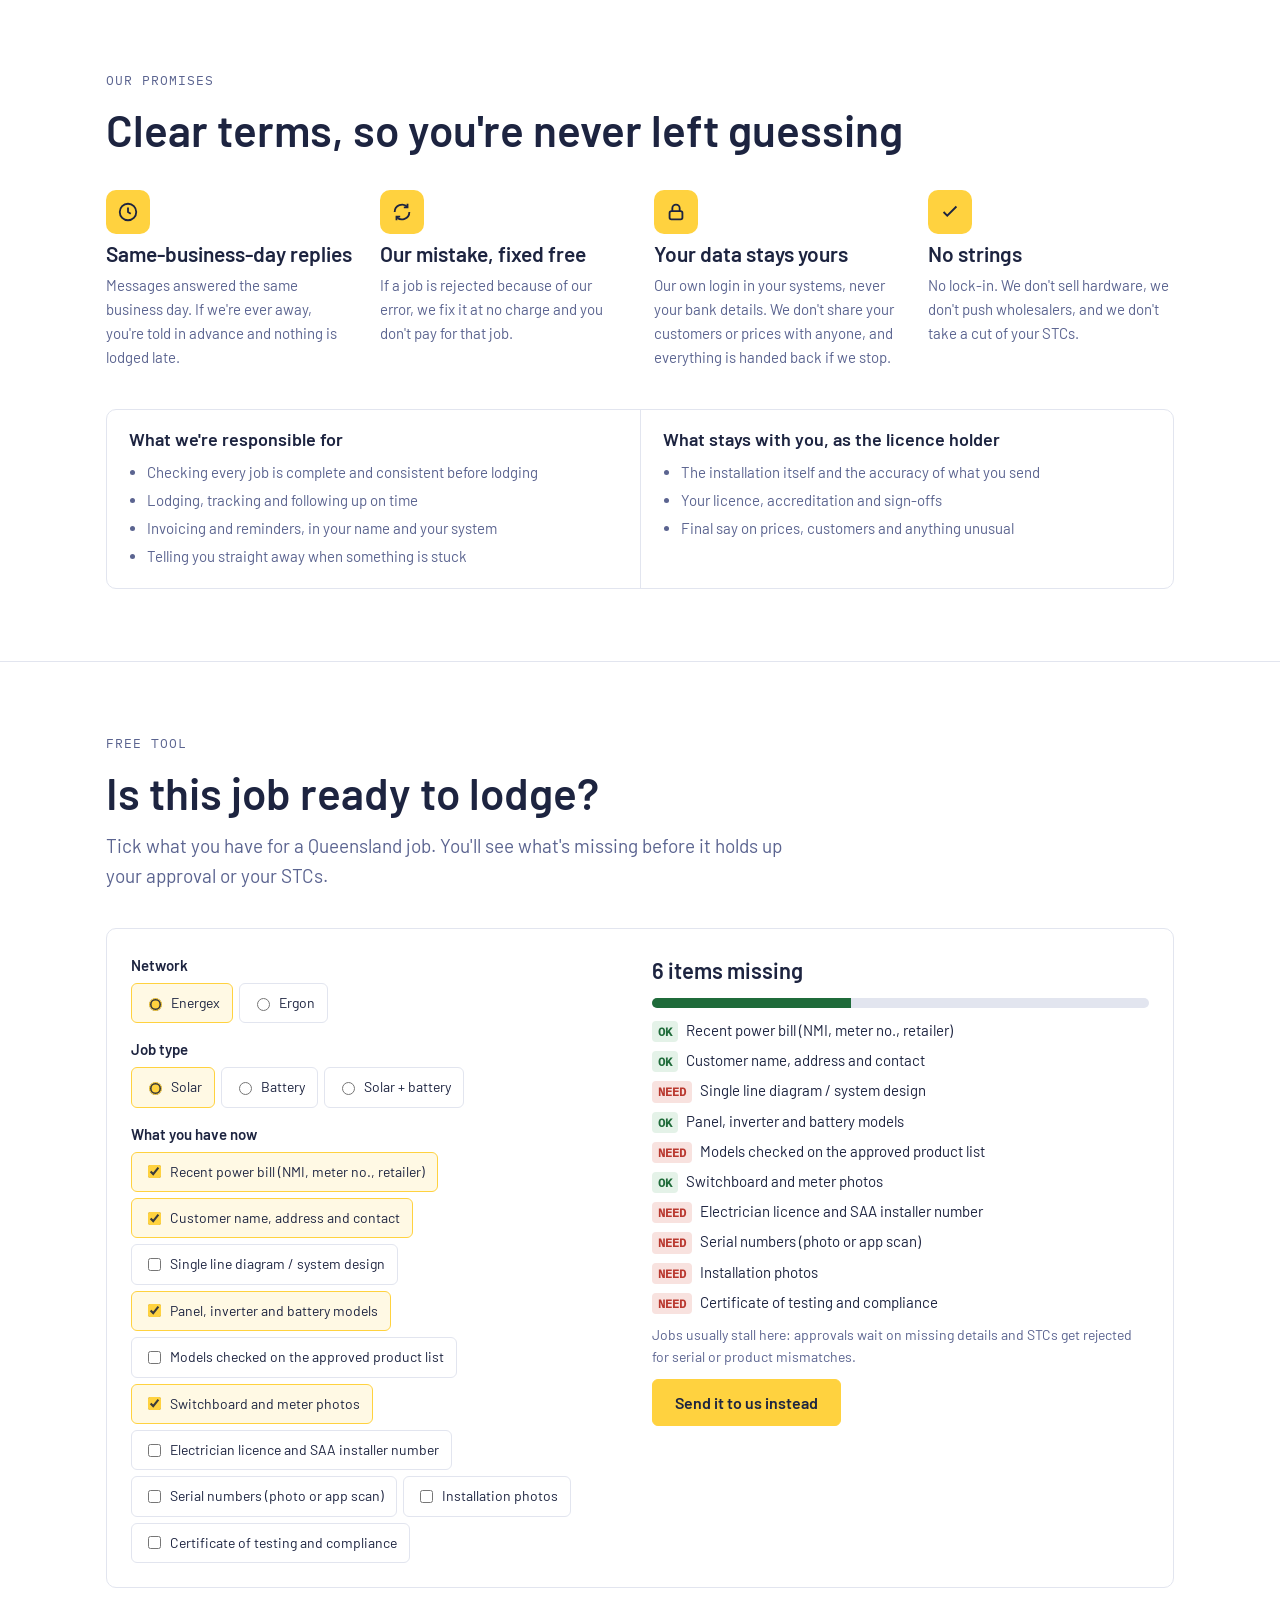
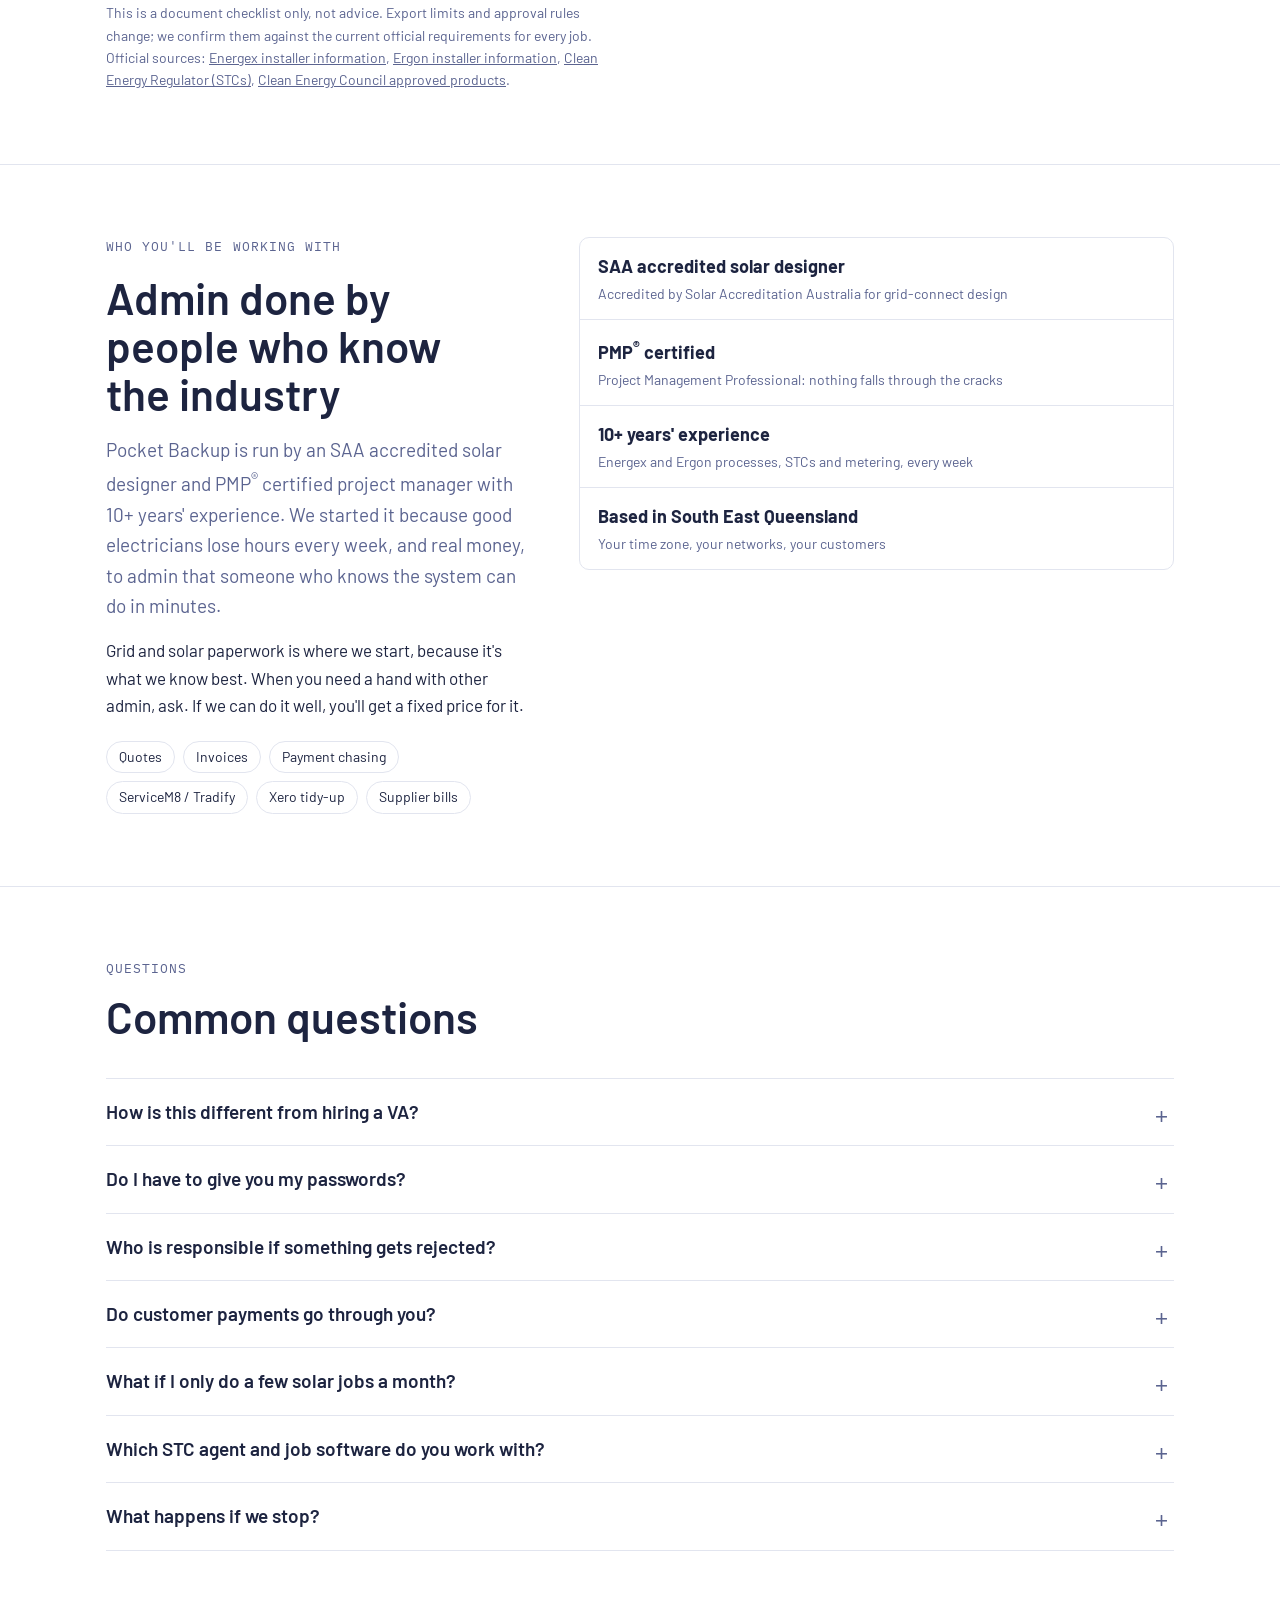
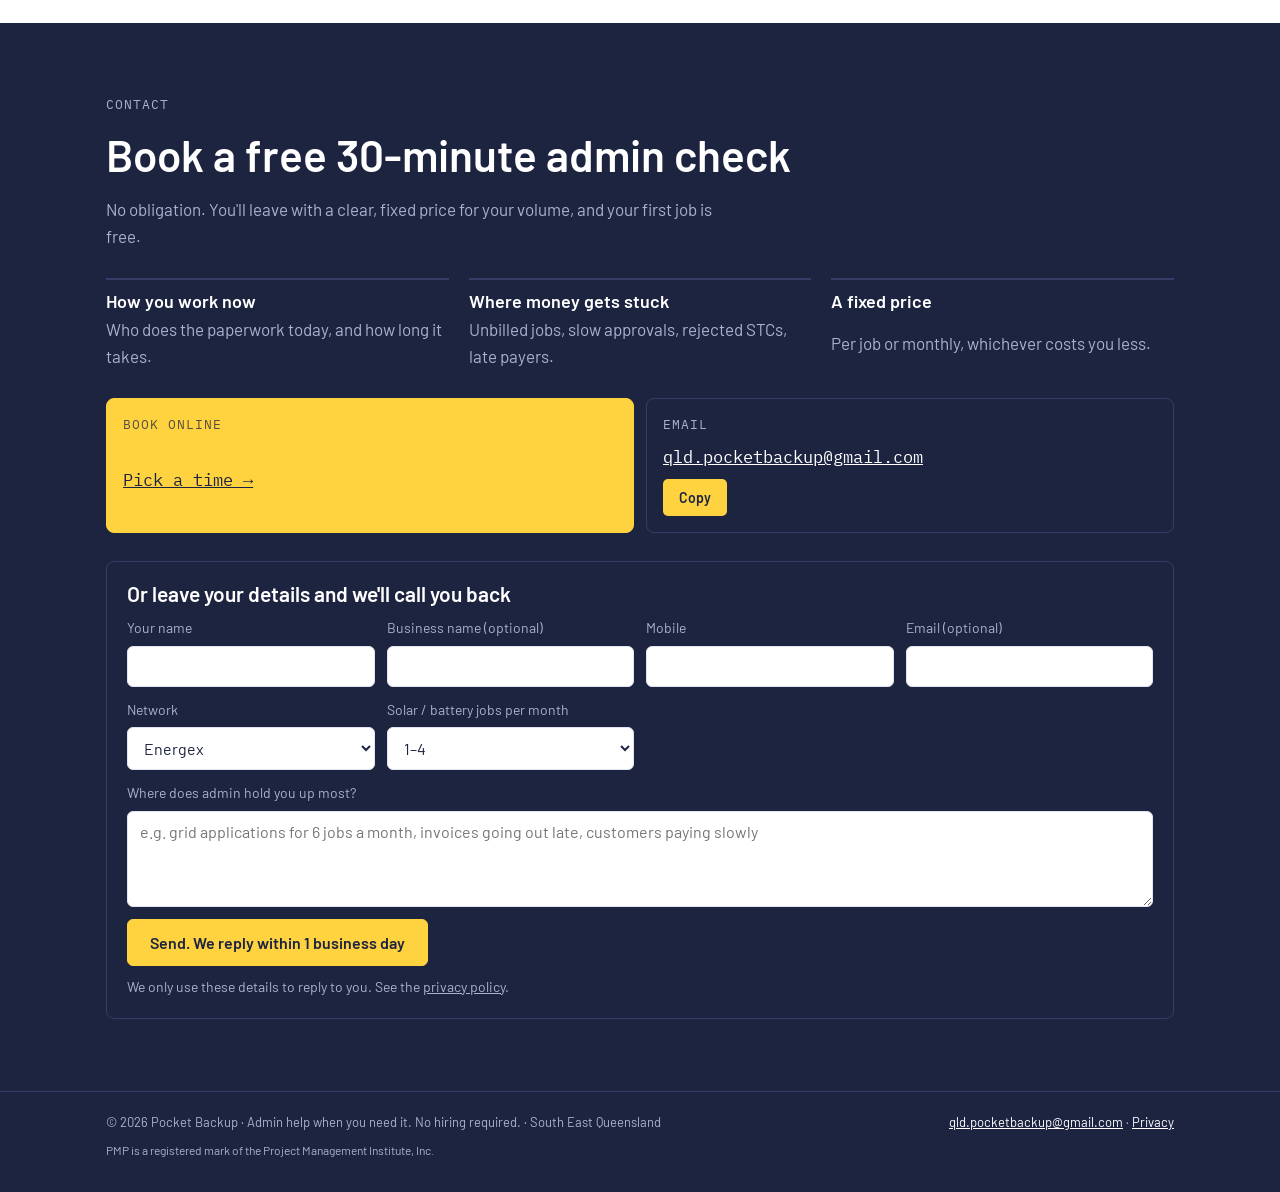
==== commit 1ff54aeb: "Business voice instead of personal, update credentials, drop GST wording - 'We' instead of 'I' acros" ====
--- a/index.html
+++ b/index.html
@@ -278,6 +278,7 @@
 footer{background:var(--band);color:var(--band-muted);font-size:13px;padding-block:20px 32px;border-top:1px solid var(--band-line)}
 .foot{display:flex;flex-wrap:wrap;gap:8px 24px;justify-content:space-between}
 .foot a{color:var(--band-ink)}
+.foot .tm{flex-basis:100%;font-size:12px}
 @media (prefers-reduced-motion:reduce){*{transition:none!important}html{scroll-behavior:auto}}
 </style>
 </head>
@@ -287,24 +288,24 @@
 <header class="top">
   <div class="in bar">
     <a class="brand" href="/"><img src="/brand/pocket-backup-logo-dark.svg" alt="Pocket Backup" width="122" height="46"></a>
-    <nav><a href="#why">Why outsourcing fails</a><a href="#how">What I do</a><a href="#pricing">Pricing</a><a href="#faq">FAQ</a><a class="nav-cta" href="#contact">Contact</a></nav>
+    <nav><a href="#why">Why outsourcing fails</a><a href="#how">What we do</a><a href="#pricing">Pricing</a><a href="#faq">FAQ</a><a class="nav-cta" href="#contact">Contact</a></nav>
   </div>
   <div class="in hero">
     <div class="copy">
       <span class="eyebrow" style="color:var(--band-muted)">For Queensland electricians · Energex &amp; Ergon</span>
       <h1>Your back office,<br><em>without the hire.</em></h1>
-      <p>Like an accountant for your admin: there when you need it, at a fixed price, with no wages, super or training. I take every job from install to cash in your account: grid approvals, STCs, invoices and chasing payment until it lands.</p>
+      <p>Like an accountant for your admin: there when you need it, at a fixed price, with no wages, super or training. We take every job from install to cash in your account: grid approvals, STCs, invoices and chasing payment until it lands.</p>
       <div class="row"><a class="btn primary" href="#contact">Book a free 30-min admin check</a><a class="btn" href="#pricing">See fixed prices</a></div>
-      <div class="creds"><span>SAA accredited PV designer</span><span>7+ years in Queensland solar</span><span>No lock-in, first job free</span></div>
+      <div class="creds"><span>SAA accredited solar designer</span><span>PMP<sup>®</sup> certified</span><span>10+ years' experience</span><span>No lock-in, first job free</span></div>
     </div>
     <aside class="sheet" aria-labelledby="sheet-title">
       <h2 id="sheet-title">What you get, in writing</h2>
       <ul>
         <li><svg width="20" height="20" viewBox="0 0 20 20" aria-hidden="true"><rect width="20" height="20" rx="4" fill="#ffd23f"/><path d="M5 10.5l3 3 7-7" stroke="#1d2440" stroke-width="2.2" fill="none"/></svg><span><b>A fixed price before any work starts.</b> Never billed by the hour.</span></li>
-        <li><svg width="20" height="20" viewBox="0 0 20 20" aria-hidden="true"><rect width="20" height="20" rx="4" fill="#ffd23f"/><path d="M5 10.5l3 3 7-7" stroke="#1d2440" stroke-width="2.2" fill="none"/></svg><span><b>I set myself up.</b> One hour of your time, then I write the playbook.</span></li>
+        <li><svg width="20" height="20" viewBox="0 0 20 20" aria-hidden="true"><rect width="20" height="20" rx="4" fill="#ffd23f"/><path d="M5 10.5l3 3 7-7" stroke="#1d2440" stroke-width="2.2" fill="none"/></svg><span><b>We set ourselves up.</b> One hour of your time, then we write the playbook.</span></li>
         <li><svg width="20" height="20" viewBox="0 0 20 20" aria-hidden="true"><rect width="20" height="20" rx="4" fill="#ffd23f"/><path d="M5 10.5l3 3 7-7" stroke="#1d2440" stroke-width="2.2" fill="none"/></svg><span><b>Every job followed until you're paid,</b> with a money report every Monday.</span></li>
-        <li><svg width="20" height="20" viewBox="0 0 20 20" aria-hidden="true"><rect width="20" height="20" rx="4" fill="#ffd23f"/><path d="M5 10.5l3 3 7-7" stroke="#1d2440" stroke-width="2.2" fill="none"/></svg><span><b>My mistake, my cost.</b> Rejected because of my error? Fixed free, and that job is free.</span></li>
-        <li><svg width="20" height="20" viewBox="0 0 20 20" aria-hidden="true"><rect width="20" height="20" rx="4" fill="#ffd23f"/><path d="M5 10.5l3 3 7-7" stroke="#1d2440" stroke-width="2.2" fill="none"/></svg><span><b>One local person,</b> same-business-day replies.</span></li>
+        <li><svg width="20" height="20" viewBox="0 0 20 20" aria-hidden="true"><rect width="20" height="20" rx="4" fill="#ffd23f"/><path d="M5 10.5l3 3 7-7" stroke="#1d2440" stroke-width="2.2" fill="none"/></svg><span><b>Our mistake, our cost.</b> Rejected because of our error? Fixed free, and that job is free.</span></li>
+        <li><svg width="20" height="20" viewBox="0 0 20 20" aria-hidden="true"><rect width="20" height="20" rx="4" fill="#ffd23f"/><path d="M5 10.5l3 3 7-7" stroke="#1d2440" stroke-width="2.2" fill="none"/></svg><span><b>Queensland based,</b> same-business-day replies.</span></li>
       </ul>
       <div class="sig">Pocket Backup · South East Queensland</div>
     </aside>
@@ -313,36 +314,36 @@
 
 <main id="main">
 <section id="why"><div class="in">
-  <div class="head"><span class="eyebrow">Why outsourced admin usually fails</span><h2>You've probably tried a VA. Here's what goes wrong, and what I do instead.</h2><p class="lead">Most tradies who hire admin help give up within a month or two. It's rarely the person. It's how the service is set up.</p></div>
+  <div class="head"><span class="eyebrow">Why outsourced admin usually fails</span><h2>You've probably tried a VA. Here's what goes wrong, and what we do instead.</h2><p class="lead">Most tradies who hire admin help give up within a month or two. It's rarely the person. It's how the service is set up.</p></div>
   <div class="vs" role="table" aria-label="Common problems with outsourced admin and how Pocket Backup handles them">
     <div class="r h" role="row"><div role="columnheader"></div><div role="columnheader">The usual problem</div><div role="columnheader">How Pocket Backup handles it</div></div>
-    <div class="r" role="row"><div class="n" role="cell">01</div><div class="bad" role="cell"><b>Hourly bills you can't predict</b>"Quick" tasks turn into 3 hours. You only find out at the end of the month.</div><div class="fix" role="cell"><b>Fixed price per job or per month</b>You know the cost before anything starts. Slow approvals and follow-ups are my problem, not your bill.</div></div>
-    <div class="r" role="row"><div class="n" role="cell">02</div><div class="bad" role="cell"><b>You have to train them</b>You're asked to write instructions and answer questions after a 10-hour day. It stalls by week three.</div><div class="fix" role="cell"><b>I do the onboarding</b>One call, I learn how you work, then I write the playbook and set up the forms. You spend about an hour, once.</div></div>
-    <div class="r" role="row"><div class="n" role="cell">03</div><div class="bad" role="cell"><b>They don't know Energex, Ergon or STCs</b>A general VA learns the portals on your jobs, and you pay for the mistakes.</div><div class="fix" role="cell"><b>Queensland grid and STC paperwork is the core work</b>Accredited solar designer with 7+ years in QLD solar. I know what gets a job held up before it's lodged.</div></div>
-    <div class="r" role="row"><div class="n" role="cell">04</div><div class="bad" role="cell"><b>Nobody owns getting you paid</b>Tasks get done one at a time, but jobs still sit uninvoiced or unpaid and nobody notices.</div><div class="fix" role="cell"><b>I follow every job until the money lands</b>Approval, meter, STCs, invoice, reminders. Every Monday you get a one-page report of what's owed and what's stuck.</div></div>
-    <div class="r" role="row"><div class="n" role="cell">05</div><div class="bad" role="cell"><b>Rejections land on you</b>A wrong serial or an unlisted panel and the STCs bounce. You wear the delay and the cost.</div><div class="fix" role="cell"><b>Checked before lodging, and my mistakes are free</b>Every job is checked against the approved product list and your photos first. If my error causes a rejection, I fix it free and that job costs you nothing.</div></div>
-    <div class="r" role="row"><div class="n" role="cell">06</div><div class="bad" role="cell"><b>Shared passwords and your bank details</b>Handing over your master login to a stranger overseas.</div><div class="fix" role="cell"><b>My own login, limited access</b>I use a separate user in your systems, never touch bank details, and hand everything back if we stop.</div></div>
-    <div class="r" role="row"><div class="n" role="cell">07</div><div class="bad" role="cell"><b>Slow replies, a new person every few months</b>Time zones, ticket queues, and re-explaining your business each time.</div><div class="fix" role="cell"><b>One person, based in Queensland</b>You deal with me directly. Messages answered the same business day.</div></div>
+    <div class="r" role="row"><div class="n" role="cell">01</div><div class="bad" role="cell"><b>Hourly bills you can't predict</b>"Quick" tasks turn into 3 hours. You only find out at the end of the month.</div><div class="fix" role="cell"><b>Fixed price per job or per month</b>You know the cost before anything starts. Slow approvals and follow-ups are our problem, not your bill.</div></div>
+    <div class="r" role="row"><div class="n" role="cell">02</div><div class="bad" role="cell"><b>You have to train them</b>You're asked to write instructions and answer questions after a 10-hour day. It stalls by week three.</div><div class="fix" role="cell"><b>We do the onboarding</b>One call, we learn how you work, then we write the playbook and set up the forms. You spend about an hour, once.</div></div>
+    <div class="r" role="row"><div class="n" role="cell">03</div><div class="bad" role="cell"><b>They don't know Energex, Ergon or STCs</b>A general VA learns the portals on your jobs, and you pay for the mistakes.</div><div class="fix" role="cell"><b>Queensland grid and STC paperwork is the core work</b>Run by an SAA accredited solar designer with 10+ years' experience. We know what gets a job held up before it's lodged.</div></div>
+    <div class="r" role="row"><div class="n" role="cell">04</div><div class="bad" role="cell"><b>Nobody owns getting you paid</b>Tasks get done one at a time, but jobs still sit uninvoiced or unpaid and nobody notices.</div><div class="fix" role="cell"><b>We follow every job until the money lands</b>Approval, meter, STCs, invoice, reminders. Every Monday you get a one-page report of what's owed and what's stuck.</div></div>
+    <div class="r" role="row"><div class="n" role="cell">05</div><div class="bad" role="cell"><b>Rejections land on you</b>A wrong serial or an unlisted panel and the STCs bounce. You wear the delay and the cost.</div><div class="fix" role="cell"><b>Checked before lodging, and our mistakes are free</b>Every job is checked against the approved product list and your photos first. If our error causes a rejection, we fix it free and that job costs you nothing.</div></div>
+    <div class="r" role="row"><div class="n" role="cell">06</div><div class="bad" role="cell"><b>Shared passwords and your bank details</b>Handing over your master login to a stranger overseas.</div><div class="fix" role="cell"><b>Our own login, limited access</b>We use a separate user in your systems, never touch bank details, and hand everything back if we stop.</div></div>
+    <div class="r" role="row"><div class="n" role="cell">07</div><div class="bad" role="cell"><b>Slow replies, a new person every few months</b>Time zones, ticket queues, and re-explaining your business each time.</div><div class="fix" role="cell"><b>One contact, based in Queensland</b>You deal with the same contact every time. Messages answered the same business day.</div></div>
     <div class="r" role="row"><div class="n" role="cell">08</div><div class="bad" role="cell"><b>Built for bigger companies</b>Monthly minimums and contracts that don't suit a one- or two-person business.</div><div class="fix" role="cell"><b>Start with one job</b>No lock-in, no minimum, and your first job is free. Move to a monthly plan only if it suits you.</div></div>
   </div>
 </div></section>
 
 <section id="how"><div class="in">
-  <div class="head"><span class="eyebrow">What I take off your plate</span><h2>From install to cash in your account</h2><p class="lead">You do the work only you can do. I run everything around it, and I don't let a job go quiet until you're paid.</p></div>
+  <div class="head"><span class="eyebrow">What we take off your plate</span><h2>From install to cash in your account</h2><p class="lead">You do the work only you can do. We run everything around it, and we don't let a job go quiet until you're paid.</p></div>
   <div class="chain">
     <div class="s"><div class="dot">1</div><span class="who">You</span><h3>Install</h3><p>Do the job. Snap photos and serials on one checklist.</p></div>
-    <div class="s me"><div class="dot">2</div><span class="who">Me</span><h3>Check</h3><p>Every detail checked for gaps and product-list issues.</p></div>
-    <div class="s me"><div class="dot">3</div><span class="who">Me</span><h3>Grid</h3><p>Energex or Ergon application lodged and tracked.</p></div>
-    <div class="s me"><div class="dot">4</div><span class="who">Me</span><h3>Meter</h3><p>Meter request chased with the retailer.</p></div>
-    <div class="s me"><div class="dot">5</div><span class="who">Me</span><h3>STCs</h3><p>Pack set up with your STC agent and followed to payment.</p></div>
-    <div class="s me"><div class="dot">6</div><span class="who">Me</span><h3>Invoice</h3><p>Invoice sent from your own system the same week.</p></div>
-    <div class="s me"><div class="dot">7</div><span class="who">Me</span><h3>Chase</h3><p>Polite reminders until it's paid, straight to your account.</p></div>
+    <div class="s me"><div class="dot">2</div><span class="who">Us</span><h3>Check</h3><p>Every detail checked for gaps and product-list issues.</p></div>
+    <div class="s me"><div class="dot">3</div><span class="who">Us</span><h3>Grid</h3><p>Energex or Ergon application lodged and tracked.</p></div>
+    <div class="s me"><div class="dot">4</div><span class="who">Us</span><h3>Meter</h3><p>Meter request chased with the retailer.</p></div>
+    <div class="s me"><div class="dot">5</div><span class="who">Us</span><h3>STCs</h3><p>Pack set up with your STC agent and followed to payment.</p></div>
+    <div class="s me"><div class="dot">6</div><span class="who">Us</span><h3>Invoice</h3><p>Invoice sent from your own system the same week.</p></div>
+    <div class="s me"><div class="dot">7</div><span class="who">Us</span><h3>Chase</h3><p>Polite reminders until it's paid, straight to your account.</p></div>
   </div>
   <div class="legend"><span><i></i>You</span><span><i class="y"></i>Pocket Backup</span><span>All customer payments and STC money go straight to you.</span></div>
 </div></section>
 
 <section id="pricing"><div class="in">
-  <div class="head"><span class="eyebrow">Fixed prices</span><h2>Pay per job, or a flat monthly plan</h2><p class="lead">No hourly rates, no setup fee, no lock-in. Prices are what you pay; no GST is charged.</p></div>
+  <div class="head"><span class="eyebrow">Fixed prices</span><h2>Pay per job, or a flat monthly plan</h2><p class="lead">No hourly rates, no setup fee, no lock-in. The price we quote is the price you pay.</p></div>
   <div class="price-grid">
     <div class="pc"><span class="tag">GRID</span><h3>Grid connection application</h3><div class="amt">A$80 <small>/ job</small></div><p>Lodged in the Energex or Ergon portal, approval tracked, meter request followed up.</p></div>
     <div class="pc"><span class="tag">STC</span><h3>STC compliance pack</h3><div class="amt">A$80 <small>/ job</small></div><p>Photos, serials and documents checked, then set up with your STC agent.</p></div>
@@ -358,8 +359,8 @@
   </div>
 
   <div class="job-def">
-    <div class="box"><h3>What counts as one job</h3><ul><li>One customer address, one system (solar, battery, or both)</li><li>The clock starts once the job checklist is complete</li><li>Approval delays and follow-ups on my side are included</li></ul></div>
-    <div class="box"><h3>What costs extra (and only if it happens)</h3><ul><li>A$40 if I have to chase you for missing details after the job is sent</li><li>A$70 per job above your plan's limit</li><li>Anything else gets a fixed quote first. You say yes before I start.</li></ul></div>
+    <div class="box"><h3>What counts as one job</h3><ul><li>One customer address, one system (solar, battery, or both)</li><li>The clock starts once the job checklist is complete</li><li>Approval delays and follow-ups on our side are included</li></ul></div>
+    <div class="box"><h3>What costs extra (and only if it happens)</h3><ul><li>A$40 if we have to chase you for missing details after the job is sent</li><li>A$70 per job above your plan's limit</li><li>Anything else gets a fixed quote first. You say yes before we start.</li></ul></div>
     <div class="box"><h3>Need something one-off?</h3><ul><li>ServiceM8, Tradify or Xero setup and tidy-up: from A$800</li><li>Clearing a backlog of unbilled jobs: fixed quote after a look</li><li>Covering while your admin person is on leave</li></ul></div>
   </div>
 </div></section>
@@ -368,8 +369,8 @@
   <div class="head"><span class="eyebrow">Getting started</span><h2>Running in two weeks, without you writing a manual</h2></div>
   <div class="tl">
     <div><span class="when">Day 1 · 30 min</span><h3>Free admin check</h3><p>A call about your volume, your systems, and where jobs and money get stuck. You leave with a fixed price.</p></div>
-    <div><span class="when">Days 2–5</span><h3>I set myself up</h3><p>You add me as a user. I write your playbook and send you one simple job checklist for your phone.</p></div>
-    <div><span class="when">Week 1</span><h3>First job, free</h3><p>Send me your next job. You see the turnaround and the quality before paying anything.</p></div>
+    <div><span class="when">Days 2–5</span><h3>We set ourselves up</h3><p>You add us as a user. We write your playbook and send you one simple job checklist for your phone.</p></div>
+    <div><span class="when">Week 1</span><h3>First job, free</h3><p>Send us your next job. You see the turnaround and the quality before paying anything.</p></div>
     <div><span class="when">Week 2 onward</span><h3>Business as usual</h3><p>Jobs flow through, and your first Monday money report lands in your inbox.</p></div>
   </div>
   <div class="you-time"><span>Your total time to get started:</span><b>about 1 hour</b></div>
@@ -382,7 +383,7 @@
     <p class="lead">One page, in your inbox before you start work. No logging in, no spreadsheets.</p>
     <ul class="ticks">
       <li>Jobs finished but not invoiced yet</li>
-      <li>Customers who are overdue, and what I've already sent them</li>
+      <li>Customers who are overdue, and what we've already sent them</li>
       <li>Grid approvals and STCs that are waiting, and for how long</li>
       <li>What landed in your account last week</li>
     </ul>
@@ -400,15 +401,15 @@
 </div></section>
 
 <section id="promises"><div class="in">
-  <div class="head"><span class="eyebrow">My promises</span><h2>Clear terms, so you're never left guessing</h2></div>
+  <div class="head"><span class="eyebrow">Our promises</span><h2>Clear terms, so you're never left guessing</h2></div>
   <div class="promises">
-    <div><span class="ic"><svg width="22" height="22" viewBox="0 0 24 24" fill="none" stroke="currentColor" stroke-width="2" aria-hidden="true"><circle cx="12" cy="12" r="9"/><path d="M12 7v5l3 2"/></svg></span><h3>Same-business-day replies</h3><p>Messages answered the same business day. If I'm ever away, you're told in advance and nothing is lodged late.</p></div>
-    <div><span class="ic"><svg width="22" height="22" viewBox="0 0 24 24" fill="none" stroke="currentColor" stroke-width="2" aria-hidden="true"><path d="M4 12a8 8 0 0114-5.3M20 12a8 8 0 01-14 5.3"/><path d="M18 3v4h-4M6 21v-4h4"/></svg></span><h3>My mistake, fixed free</h3><p>If a job is rejected because of my error, I fix it at no charge and you don't pay for that job.</p></div>
-    <div><span class="ic"><svg width="22" height="22" viewBox="0 0 24 24" fill="none" stroke="currentColor" stroke-width="2" aria-hidden="true"><rect x="5" y="11" width="14" height="9" rx="2"/><path d="M8 11V8a4 4 0 018 0v3"/></svg></span><h3>Your data stays yours</h3><p>My own login in your systems, never your bank details. I don't share your customers or prices with anyone, and everything is handed back if we stop.</p></div>
-    <div><span class="ic"><svg width="22" height="22" viewBox="0 0 24 24" fill="none" stroke="currentColor" stroke-width="2" aria-hidden="true"><path d="M5 12l4 4 10-10"/></svg></span><h3>No strings</h3><p>No lock-in. I don't sell hardware, I don't push wholesalers, and I don't take a cut of your STCs.</p></div>
+    <div><span class="ic"><svg width="22" height="22" viewBox="0 0 24 24" fill="none" stroke="currentColor" stroke-width="2" aria-hidden="true"><circle cx="12" cy="12" r="9"/><path d="M12 7v5l3 2"/></svg></span><h3>Same-business-day replies</h3><p>Messages answered the same business day. If we're ever away, you're told in advance and nothing is lodged late.</p></div>
+    <div><span class="ic"><svg width="22" height="22" viewBox="0 0 24 24" fill="none" stroke="currentColor" stroke-width="2" aria-hidden="true"><path d="M4 12a8 8 0 0114-5.3M20 12a8 8 0 01-14 5.3"/><path d="M18 3v4h-4M6 21v-4h4"/></svg></span><h3>Our mistake, fixed free</h3><p>If a job is rejected because of our error, we fix it at no charge and you don't pay for that job.</p></div>
+    <div><span class="ic"><svg width="22" height="22" viewBox="0 0 24 24" fill="none" stroke="currentColor" stroke-width="2" aria-hidden="true"><rect x="5" y="11" width="14" height="9" rx="2"/><path d="M8 11V8a4 4 0 018 0v3"/></svg></span><h3>Your data stays yours</h3><p>Our own login in your systems, never your bank details. We don't share your customers or prices with anyone, and everything is handed back if we stop.</p></div>
+    <div><span class="ic"><svg width="22" height="22" viewBox="0 0 24 24" fill="none" stroke="currentColor" stroke-width="2" aria-hidden="true"><path d="M5 12l4 4 10-10"/></svg></span><h3>No strings</h3><p>No lock-in. We don't sell hardware, we don't push wholesalers, and we don't take a cut of your STCs.</p></div>
   </div>
   <div class="resp">
-    <div><h3>What I'm responsible for</h3><ul><li>Checking every job is complete and consistent before lodging</li><li>Lodging, tracking and following up on time</li><li>Invoicing and reminders, in your name and your system</li><li>Telling you straight away when something is stuck</li></ul></div>
+    <div><h3>What we're responsible for</h3><ul><li>Checking every job is complete and consistent before lodging</li><li>Lodging, tracking and following up on time</li><li>Invoicing and reminders, in your name and your system</li><li>Telling you straight away when something is stuck</li></ul></div>
     <div><h3>What stays with you, as the licence holder</h3><ul><li>The installation itself and the accuracy of what you send</li><li>Your licence, accreditation and sign-offs</li><li>Final say on prices, customers and anything unusual</li></ul></div>
   </div>
 </div></section>
@@ -426,24 +427,24 @@
       <div class="meter"><i id="bar" style="width:0"></i></div>
       <ul class="items" id="items"></ul>
       <p class="note" id="tail"></p>
-      <a class="btn primary" href="#contact" style="justify-self:start">Send it to me instead</a>
+      <a class="btn primary" href="#contact" style="justify-self:start">Send it to us instead</a>
     </div>
   </div>
-  <p class="note" style="margin-top:14px">This is a document checklist only, not advice. Export limits and approval rules change; I confirm them against the current official requirements for every job. Official sources: <a href="https://www.energex.com.au/our-services/connections/residential-and-commercial-connections/solar-connections-and-other-technologies/connection-information-for-installers" target="_blank" rel="noopener">Energex installer information</a>, <a href="https://www.ergon.com.au/network/our-services/connections/residential-and-commercial-connections/solar-connections-and-other-technologies/connection-information-for-installers" target="_blank" rel="noopener">Ergon installer information</a>, <a href="https://cer.gov.au/schemes/renewable-energy-target/renewable-energy-target-participants-and-industry/rooftop-solar" target="_blank" rel="noopener">Clean Energy Regulator (STCs)</a>, <a href="https://www.cleanenergycouncil.org.au/industry/products" target="_blank" rel="noopener">Clean Energy Council approved products</a>.</p>
+  <p class="note" style="margin-top:14px">This is a document checklist only, not advice. Export limits and approval rules change; we confirm them against the current official requirements for every job. Official sources: <a href="https://www.energex.com.au/our-services/connections/residential-and-commercial-connections/solar-connections-and-other-technologies/connection-information-for-installers" target="_blank" rel="noopener">Energex installer information</a>, <a href="https://www.ergon.com.au/network/our-services/connections/residential-and-commercial-connections/solar-connections-and-other-technologies/connection-information-for-installers" target="_blank" rel="noopener">Ergon installer information</a>, <a href="https://cer.gov.au/schemes/renewable-energy-target/renewable-energy-target-participants-and-industry/rooftop-solar" target="_blank" rel="noopener">Clean Energy Regulator (STCs)</a>, <a href="https://www.cleanenergycouncil.org.au/industry/products" target="_blank" rel="noopener">Clean Energy Council approved products</a>.</p>
 </div></section>
 
 <section id="about"><div class="in about">
   <div class="stack">
     <span class="eyebrow">Who you'll be working with</span>
-    <h2>Hi, I'm Eva.</h2>
-    <p class="lead">I've spent 7+ years in Queensland solar, on the design and paperwork side. I started Pocket Backup because good electricians lose hours every week, and real money, to admin that someone who knows the system can do in minutes.</p>
-    <p>Grid and solar paperwork is where I start, because it's what I know best. When you need a hand with other admin, ask. If I can do it well, you'll get a fixed price for it.</p>
+    <h2>Admin done by people who know the industry</h2>
+    <p class="lead">Pocket Backup is run by an SAA accredited solar designer and PMP<sup>®</sup> certified project manager with 10+ years' experience. We started it because good electricians lose hours every week, and real money, to admin that someone who knows the system can do in minutes.</p>
+    <p>Grid and solar paperwork is where we start, because it's what we know best. When you need a hand with other admin, ask. If we can do it well, you'll get a fixed price for it.</p>
     <div class="also"><span>Quotes</span><span>Invoices</span><span>Payment chasing</span><span>ServiceM8 / Tradify</span><span>Xero tidy-up</span><span>Supplier bills</span></div>
   </div>
   <div class="cred-list">
-    <div><b>SAA accredited PV designer</b><span>Grid-connect solar design, so design questions are answered properly</span></div>
-    <div><b>7+ years in Queensland solar</b><span>Energex and Ergon processes, STCs and metering, every week</span></div>
-    <div><b>PMP certified</b><span>Project management: nothing falls through the cracks</span></div>
+    <div><b>SAA accredited solar designer</b><span>Accredited by Solar Accreditation Australia for grid-connect design<!-- TODO(Eva): add "· Accreditation no. ______" here; SAA's Code asks accredited people to show accreditation details prominently when promoting services --></span></div>
+    <div><b>PMP<sup>®</sup> certified</b><span>Project Management Professional: nothing falls through the cracks</span></div>
+    <div><b>10+ years' experience</b><span>Energex and Ergon processes, STCs and metering, every week</span></div>
     <div><b>Based in South East Queensland</b><span>Your time zone, your networks, your customers</span></div>
   </div>
 </div></section>
@@ -451,14 +452,13 @@
 <section id="faq"><div class="in">
   <div class="head"><span class="eyebrow">Questions</span><h2>Common questions</h2></div>
   <div class="faq">
-    <details><summary>How is this different from hiring a VA?</summary><p>A VA sells you hours and waits for instructions. I sell you finished jobs at a fixed price, I set myself up, and I already know Energex, Ergon and STCs. You don't manage me, you get a report.</p></details>
-    <details><summary>Do I have to give you my passwords?</summary><p>No. You add me as my own user in your systems (Energex/Ergon portal, STC agent, ServiceM8 or Tradify, Xero). You can see what I do and remove me any time. I never change bank details.</p></details>
-    <details><summary>Who is responsible if something gets rejected?</summary><p>You stay responsible for the installation and the accuracy of what you send me, as the licence holder. I'm responsible for checking it, lodging it correctly and on time. If a rejection is my error, I fix it free and that job is free.</p></details>
-    <details><summary>Do customer payments go through you?</summary><p>Never. Invoices go out from your own system and every payment, including STC money, goes straight to your account. I only invoice you for my service.</p></details>
+    <details><summary>How is this different from hiring a VA?</summary><p>A VA sells you hours and waits for instructions. We sell you finished jobs at a fixed price, we set ourselves up, and we already know Energex, Ergon and STCs. You don't manage us, you get a report.</p></details>
+    <details><summary>Do I have to give you my passwords?</summary><p>No. You add us as our own user in your systems (Energex/Ergon portal, STC agent, ServiceM8 or Tradify, Xero). You can see what we do and remove us any time. We never change bank details.</p></details>
+    <details><summary>Who is responsible if something gets rejected?</summary><p>You stay responsible for the installation and the accuracy of what you send us, as the licence holder. We're responsible for checking it, lodging it correctly and on time. If a rejection is our error, we fix it free and that job is free.</p></details>
+    <details><summary>Do customer payments go through you?</summary><p>Never. Invoices go out from your own system and every payment, including STC money, goes straight to your account. We only invoice you for our service.</p></details>
     <details><summary>What if I only do a few solar jobs a month?</summary><p>Pay per job. There's no minimum and no contract. Monthly plans only make sense once you're doing around five or more jobs a month.</p></details>
-    <details><summary>Which STC agent and job software do you work with?</summary><p>The ones you already use. I work in your accounts, so nothing changes for your customers or your suppliers.</p></details>
-    <details><summary>What happens if we stop?</summary><p>Give 14 days' notice on a monthly plan, nothing on per-job. I finish or hand over open jobs, give you the playbook I wrote, and remove my access.</p></details>
-    <details><summary>Do you charge GST?</summary><p>Not at the moment. The price you see is the price you pay.</p></details>
+    <details><summary>Which STC agent and job software do you work with?</summary><p>The ones you already use. We work in your accounts, so nothing changes for your customers or your suppliers.</p></details>
+    <details><summary>What happens if we stop?</summary><p>Give 14 days' notice on a monthly plan, nothing on per-job. We finish or hand over open jobs, give you the playbook we wrote, and remove our access.</p></details>
   </div>
 </div></section>
 
@@ -479,7 +479,7 @@
   <form class="form" name="contact" method="POST" action="/thanks.html" data-netlify="true" netlify-honeypot="company-website">
     <input type="hidden" name="form-name" value="contact">
     <p class="hp"><label>Leave empty <input name="company-website"></label></p>
-    <div class="wide"><h3>Or leave your details and I'll call you back</h3></div>
+    <div class="wide"><h3>Or leave your details and we'll call you back</h3></div>
     <label>Your name<input name="name" autocomplete="name" required></label>
     <label>Business name (optional)<input name="business" autocomplete="organization"></label>
     <label>Mobile<input name="phone" type="tel" autocomplete="tel" inputmode="tel" required></label>
@@ -487,7 +487,7 @@
     <label>Network<select name="network"><option>Energex</option><option>Ergon</option><option>Both</option></select></label>
     <label>Solar / battery jobs per month<select name="volume"><option>1–4</option><option>5–12</option><option>13–25</option><option>25+</option></select></label>
     <label class="wide">Where does admin hold you up most?<textarea name="message" placeholder="e.g. grid applications for 6 jobs a month, invoices going out late, customers paying slowly"></textarea></label>
-    <div class="wide stack" style="gap:10px"><button class="btn primary" type="submit" style="justify-self:start">Send. I reply within 1 business day</button><p class="note" style="color:var(--band-muted)">I only use these details to reply to you. See the <a href="/privacy.html">privacy policy</a>.</p></div>
+    <div class="wide stack" style="gap:10px"><button class="btn primary" type="submit" style="justify-self:start">Send. We reply within 1 business day</button><p class="note" style="color:var(--band-muted)">We only use these details to reply to you. See the <a href="/privacy.html">privacy policy</a>.</p></div>
   </form>
 </div></section>
 </main>
@@ -495,6 +495,7 @@
   <span>© 2026 Pocket Backup · Admin help when you need it. No hiring required. · South East Queensland</span>
   <!-- TODO(Eva): add "ABN __ ___ ___ ___" and the SAA accreditation number here once you have them -->
   <span><a href="mailto:qld.pocketbackup@gmail.com">qld.pocketbackup@gmail.com</a> · <a href="/privacy.html">Privacy</a></span>
+  <span class="tm">PMP is a registered mark of the Project Management Institute, Inc.</span>
 </div></footer>
 
 <script>
@@ -521,7 +522,7 @@
   document.getElementById("bar").style.width=(done/L.length*100)+"%";
   document.getElementById("verdict").textContent=miss.length?`${miss.length} item${miss.length>1?"s":""} missing`:`Ready to lodge with ${net}`;
   document.getElementById("items").innerHTML=L.map(([k,l])=>`<li class="${have[k]?"ok":"no"}"><b>${have[k]?"OK":"NEED"}</b><span>${l}</span></li>`).join("");
-  document.getElementById("tail").textContent=miss.length?"Jobs usually stall here: approvals wait on missing details and STCs get rejected for serial or product mismatches.":"Lodge it, or send it to me and I'll do it today.";
+  document.getElementById("tail").textContent=miss.length?"Jobs usually stall here: approvals wait on missing details and STCs get rejected for serial or product mismatches.":"Lodge it, or send it to us and we'll do it today.";
 }
 document.addEventListener("change",e=>{
   if(e.target.dataset.k){have[e.target.dataset.k]=e.target.checked;update()}
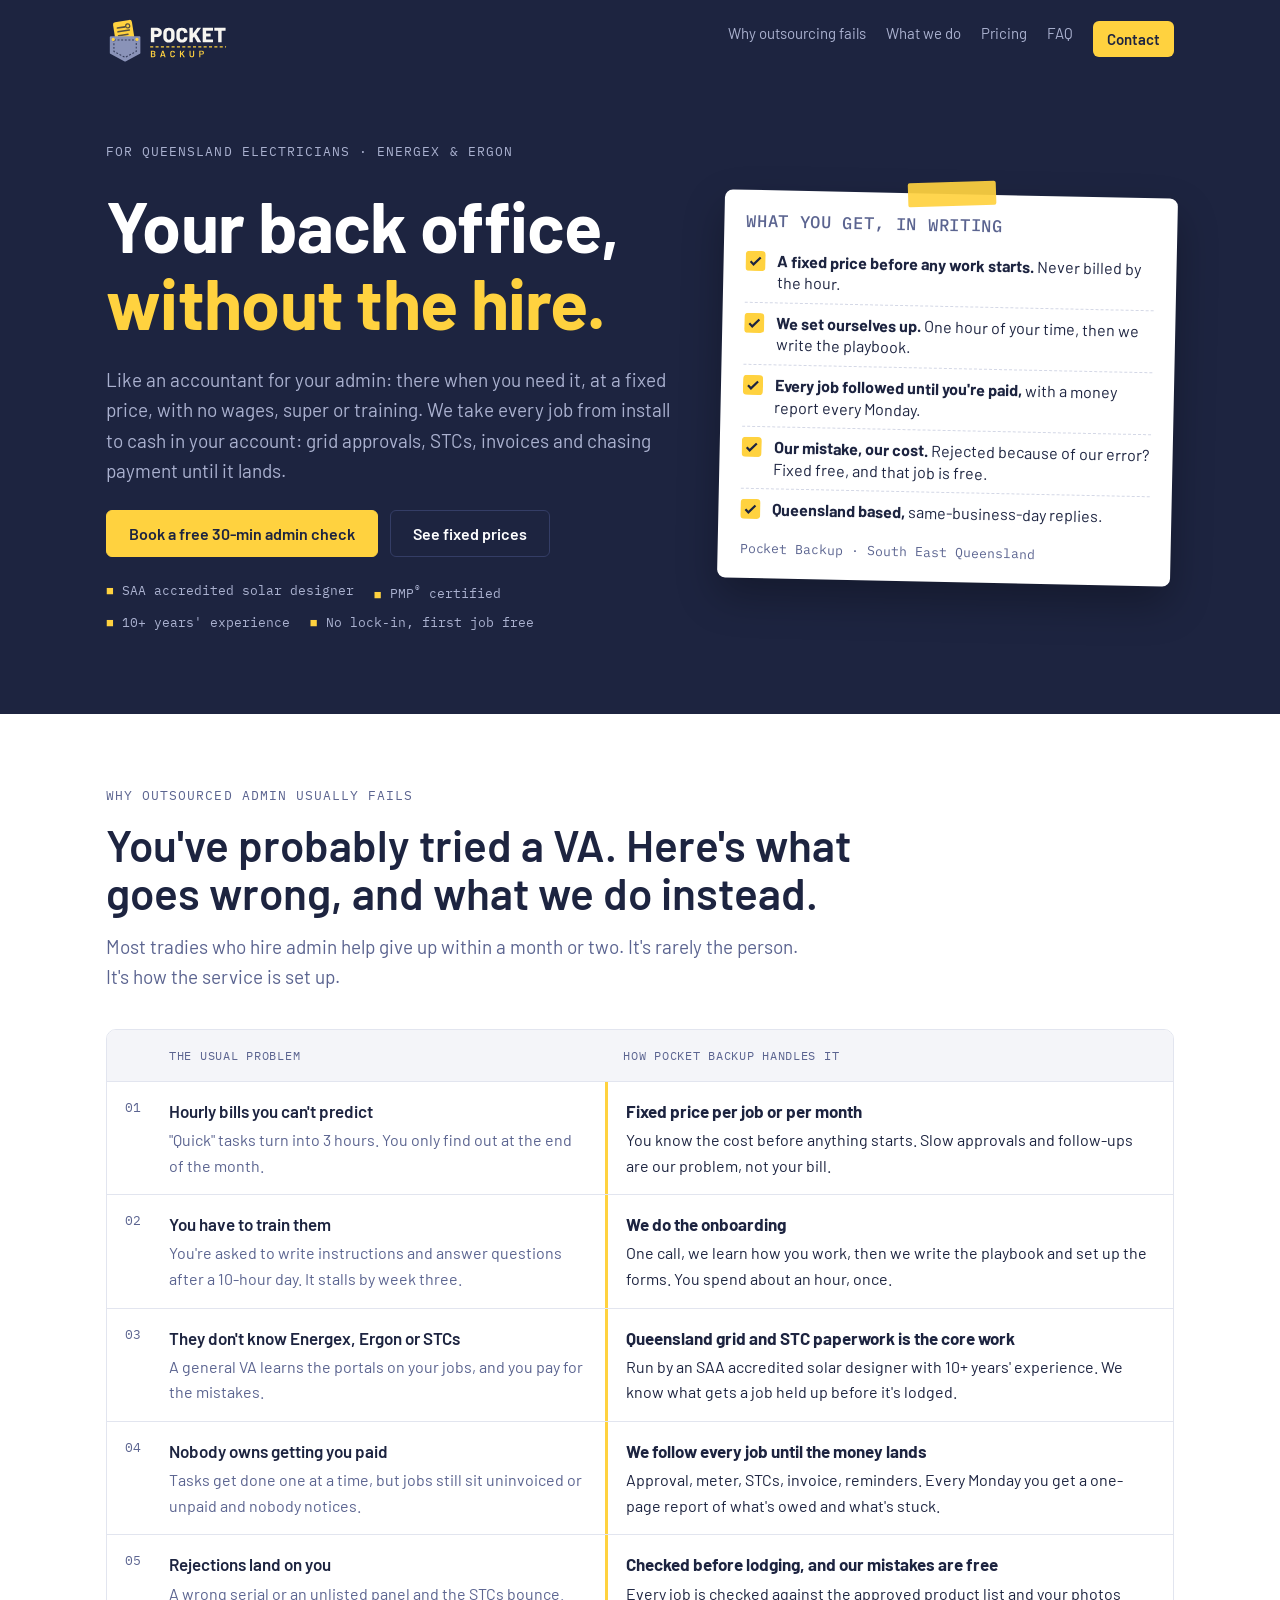
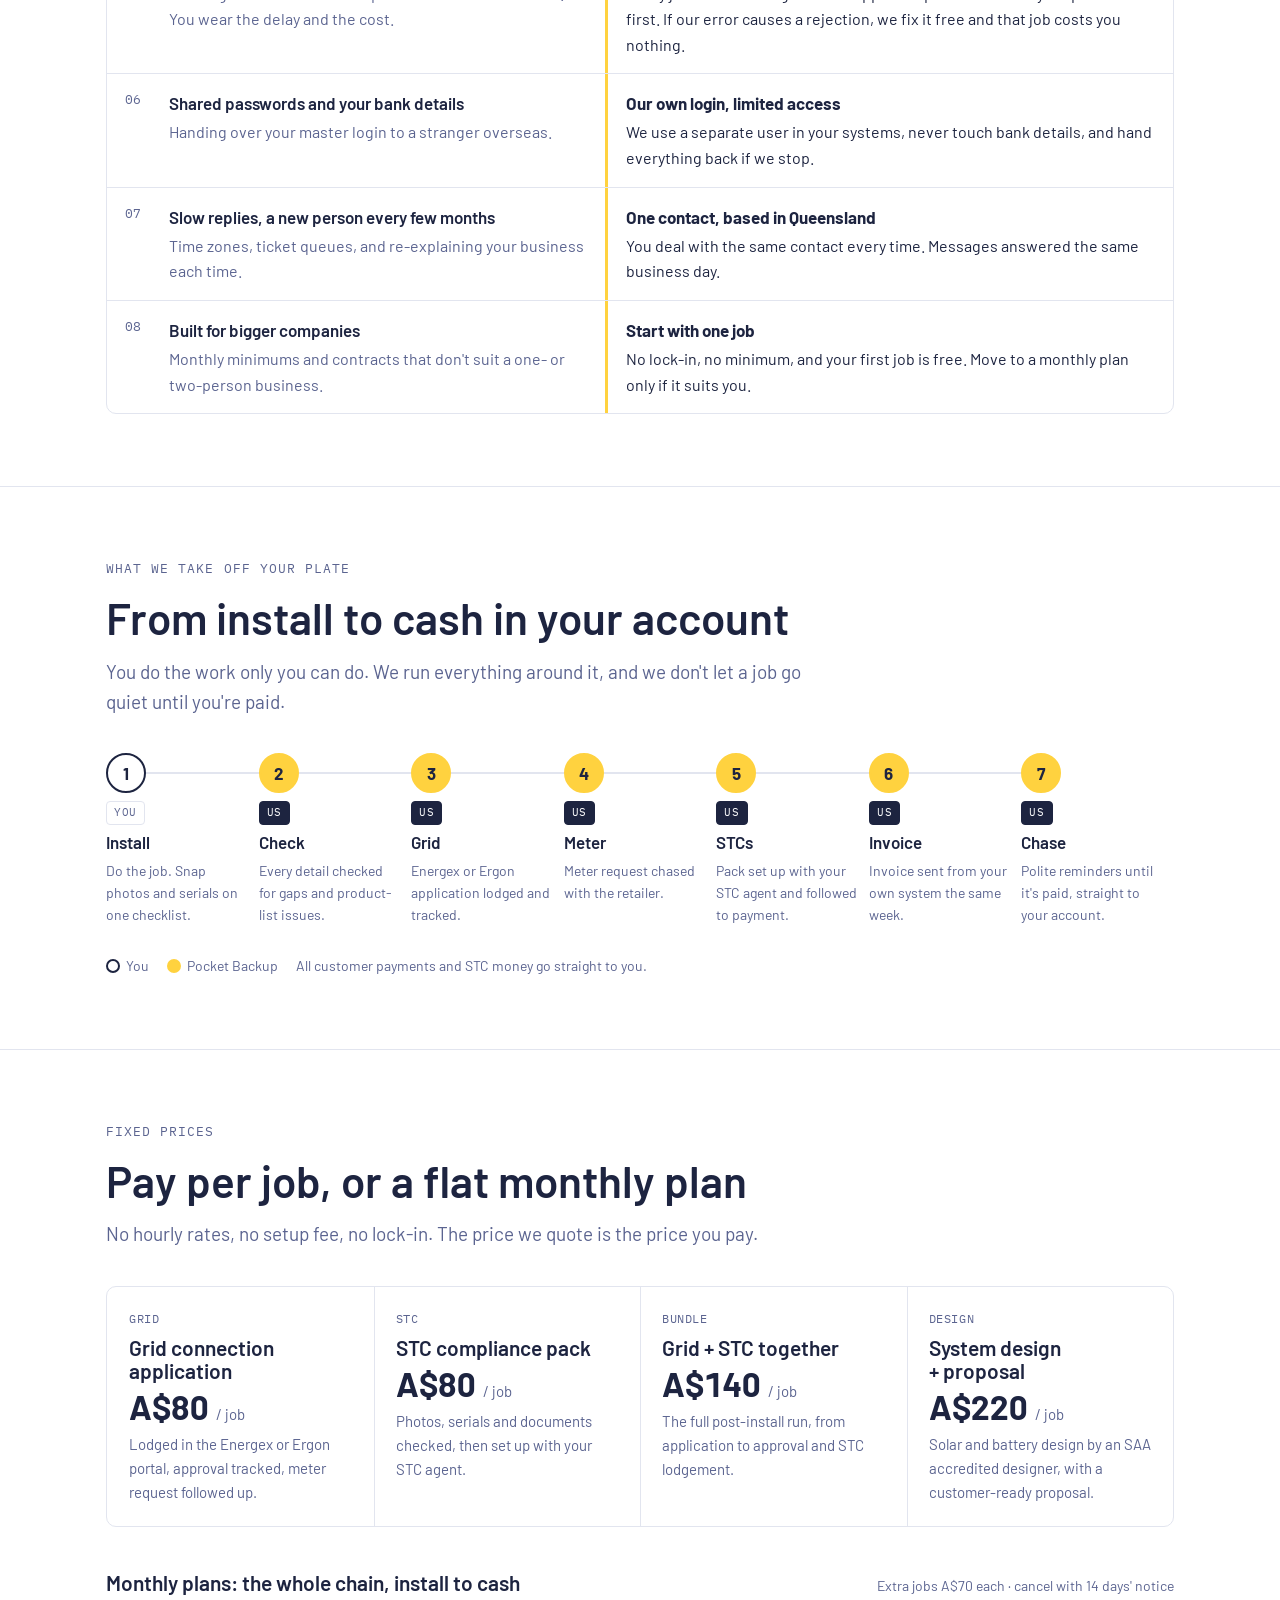
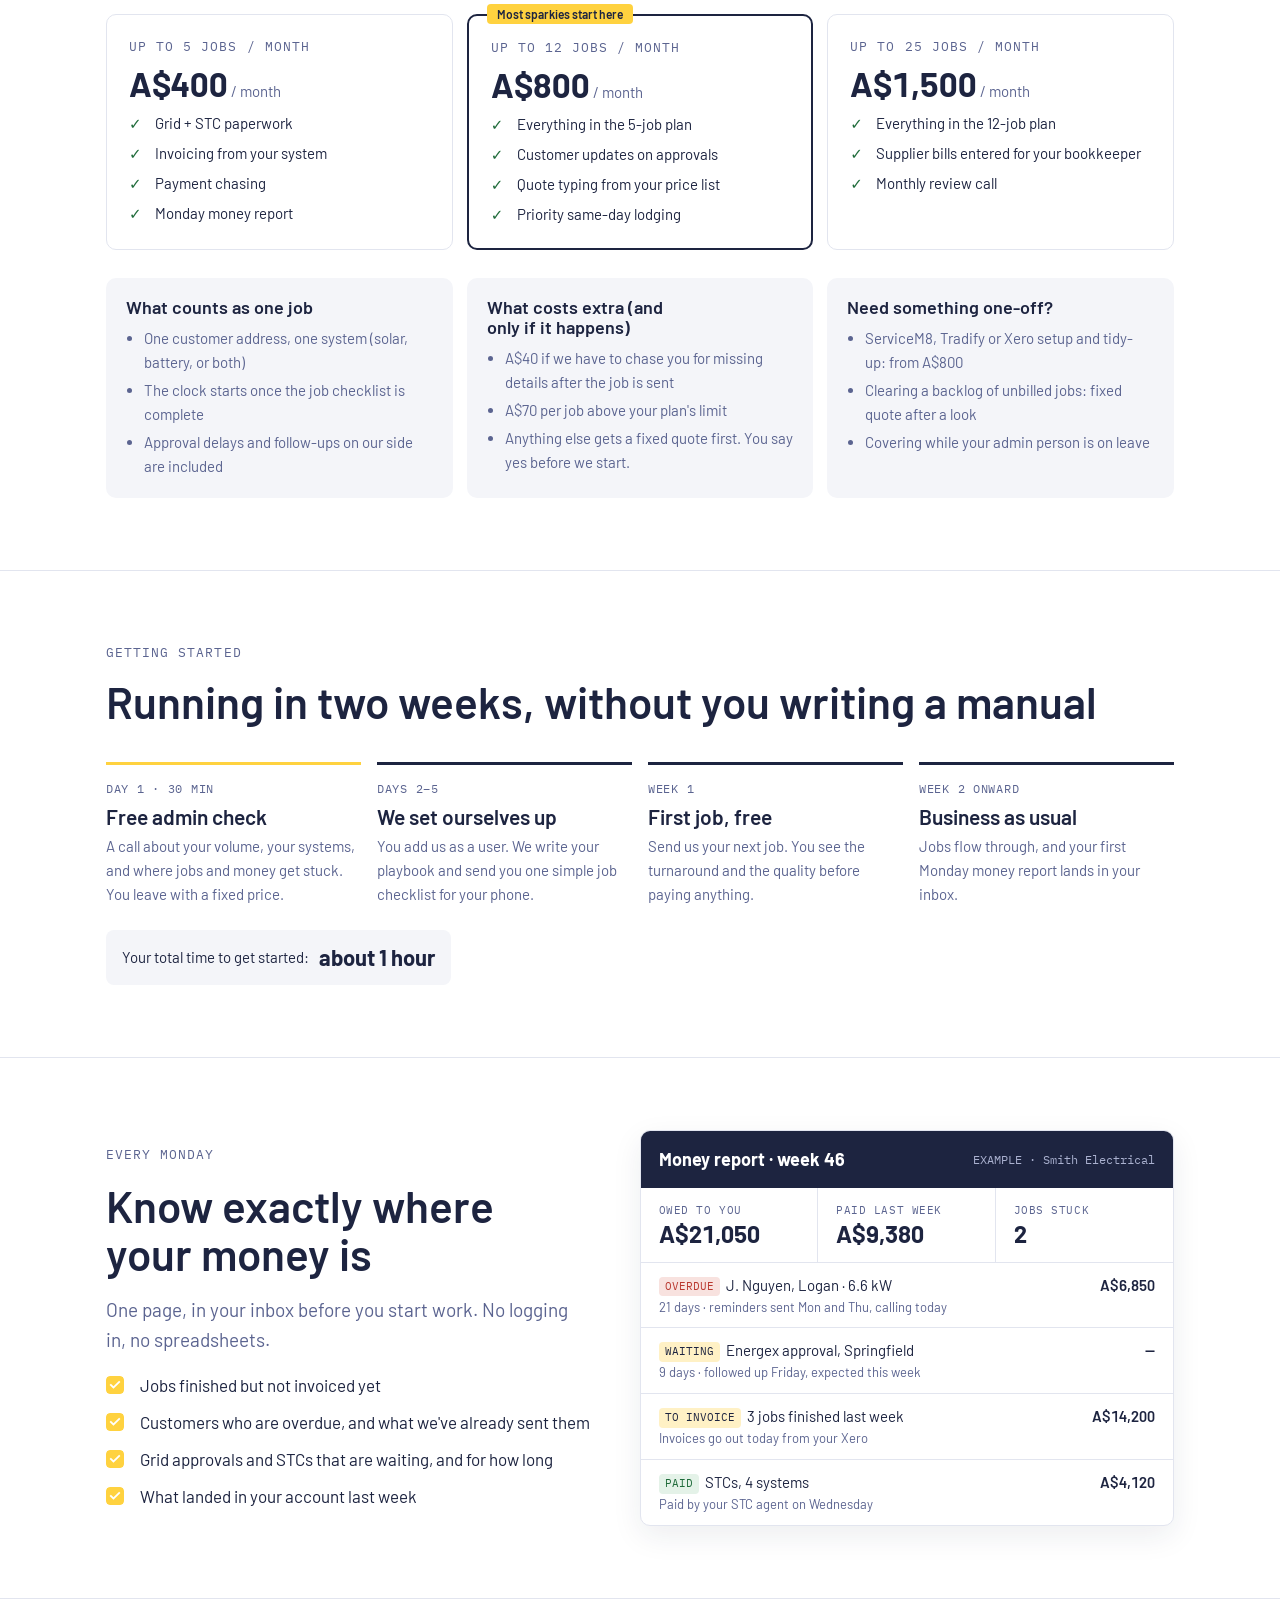
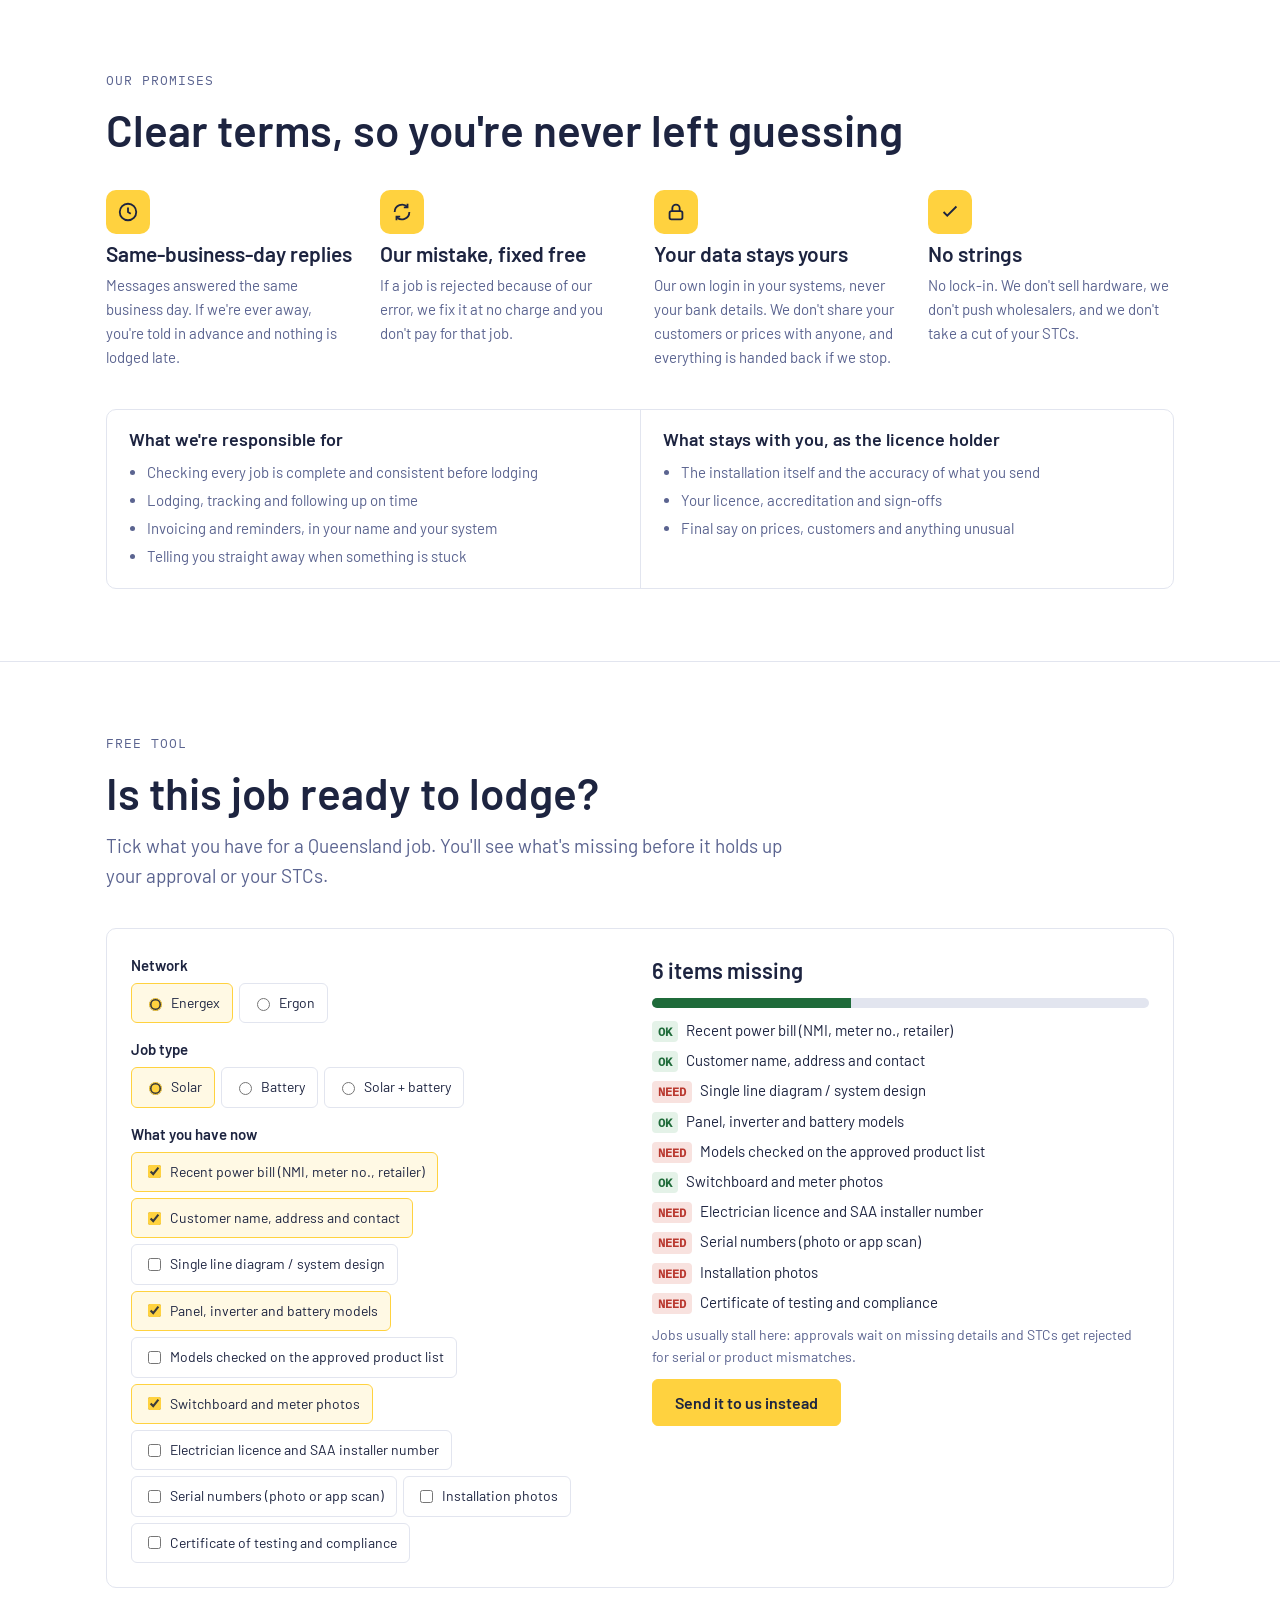
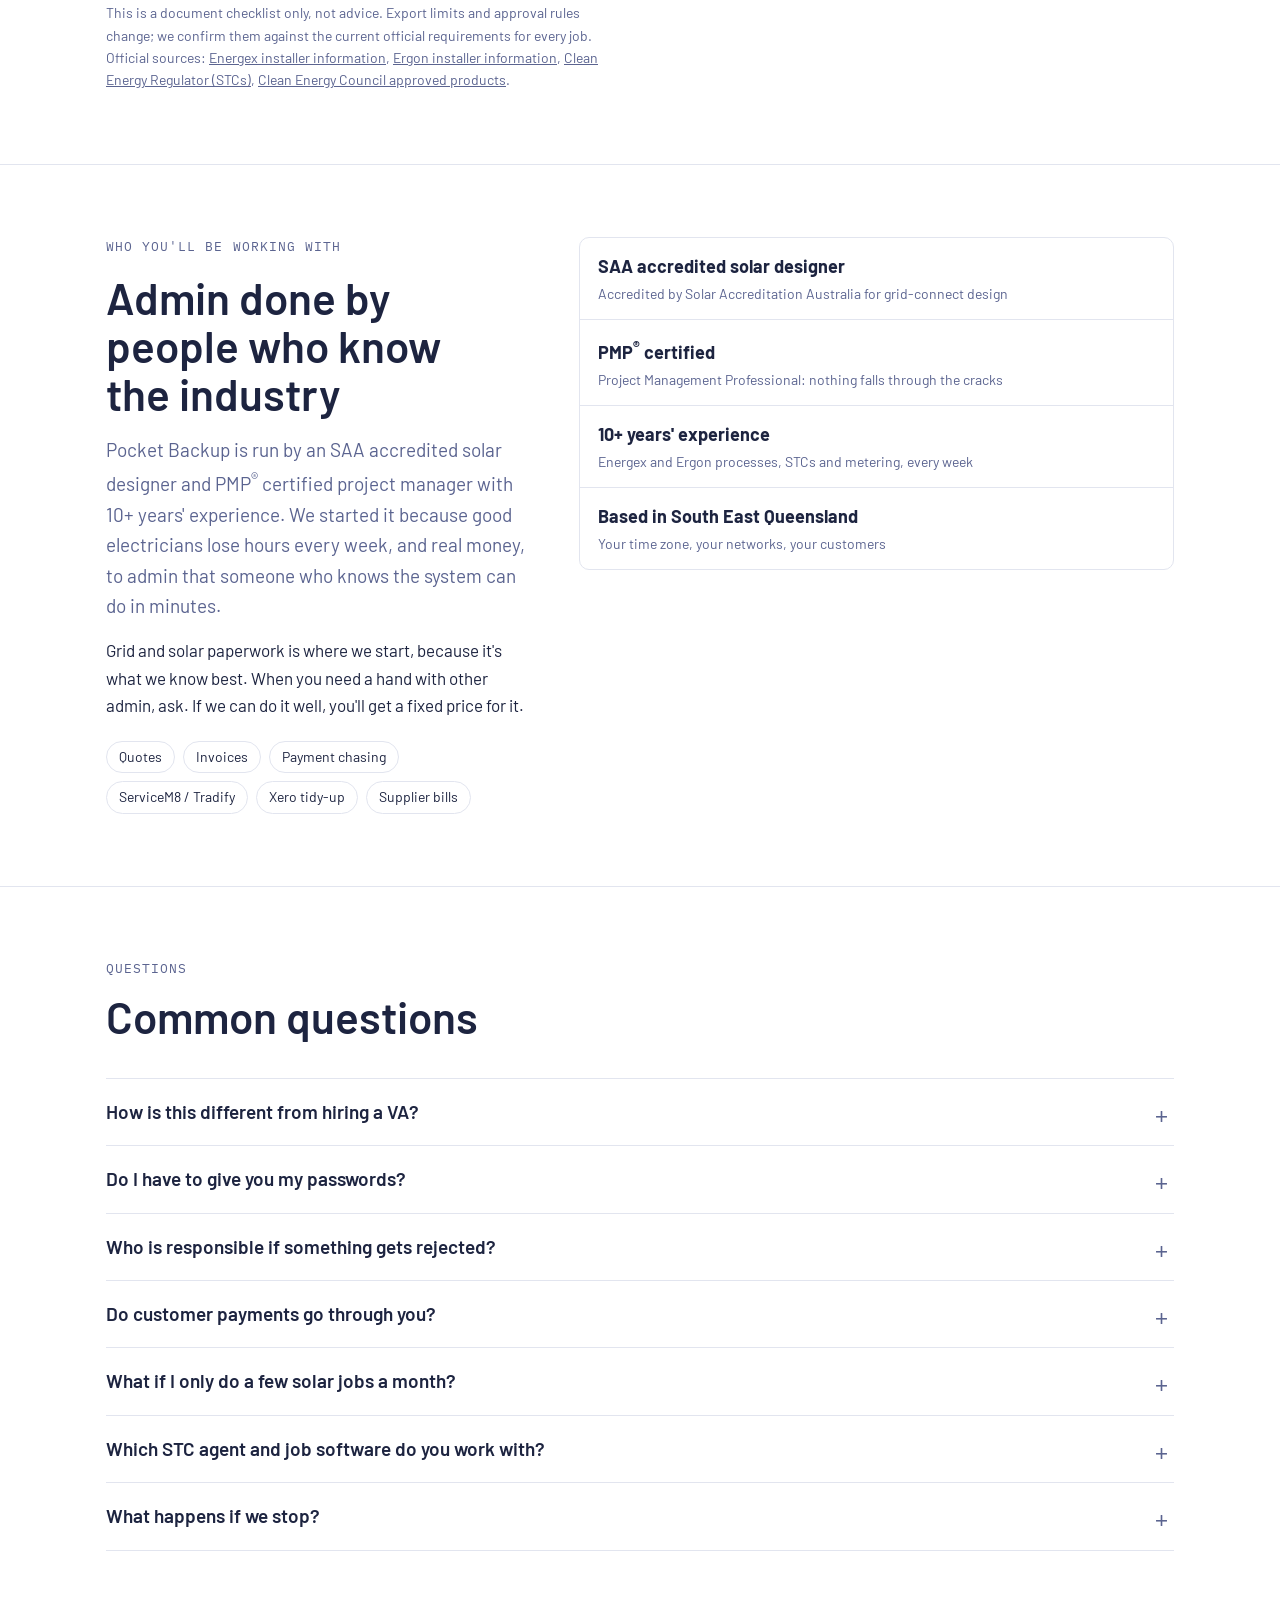
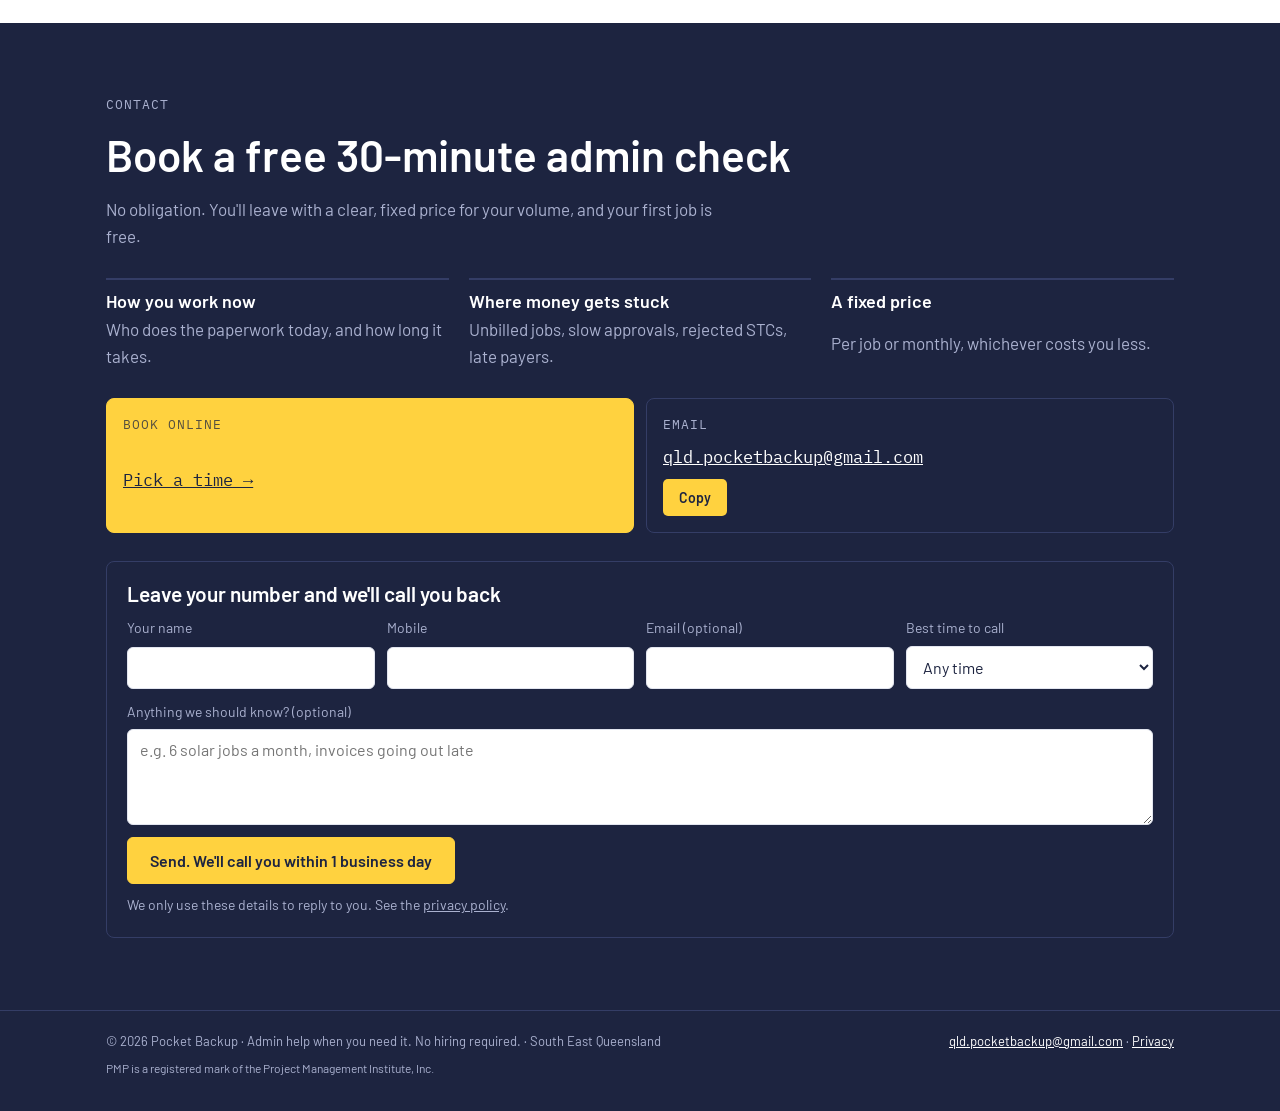
==== commit 3ccb8f53: "Contact: no public phone; short call-back form - Remove the phone card entirely - Form asks only for" ====
--- a/index.html
+++ b/index.html
@@ -471,23 +471,18 @@
   </div>
   <div class="cards">
     <div class="cc book" id="book-card"><span class="eyebrow">Book online</span><a class="v" id="c-book" href="https://calendly.com/qld-pocketbackup/30min" target="_blank" rel="noopener">Pick a time →<span class="sr"> (opens Calendly in a new tab)</span></a></div>
-    <!-- TODO(Eva): add the business mobile, then restore this card:
-    <div class="cc"><span class="eyebrow">Phone / text</span><a class="v" id="c-phone" href="tel:04XXXXXXXX">04XX XXX XXX</a><button type="button" data-copy="c-phone">Copy</button></div>
-    -->
     <div class="cc"><span class="eyebrow">Email</span><a class="v" id="c-email" href="mailto:qld.pocketbackup@gmail.com">qld.pocketbackup@gmail.com</a><button type="button" data-copy="c-email" aria-label="Copy email address">Copy</button></div>
   </div>
   <form class="form" name="contact" method="POST" action="/thanks.html" data-netlify="true" netlify-honeypot="company-website">
     <input type="hidden" name="form-name" value="contact">
     <p class="hp"><label>Leave empty <input name="company-website"></label></p>
-    <div class="wide"><h3>Or leave your details and we'll call you back</h3></div>
+    <div class="wide"><h3>Leave your number and we'll call you back</h3></div>
     <label>Your name<input name="name" autocomplete="name" required></label>
-    <label>Business name (optional)<input name="business" autocomplete="organization"></label>
     <label>Mobile<input name="phone" type="tel" autocomplete="tel" inputmode="tel" required></label>
     <label>Email (optional)<input name="email" type="email" autocomplete="email"></label>
-    <label>Network<select name="network"><option>Energex</option><option>Ergon</option><option>Both</option></select></label>
-    <label>Solar / battery jobs per month<select name="volume"><option>1–4</option><option>5–12</option><option>13–25</option><option>25+</option></select></label>
-    <label class="wide">Where does admin hold you up most?<textarea name="message" placeholder="e.g. grid applications for 6 jobs a month, invoices going out late, customers paying slowly"></textarea></label>
-    <div class="wide stack" style="gap:10px"><button class="btn primary" type="submit" style="justify-self:start">Send. We reply within 1 business day</button><p class="note" style="color:var(--band-muted)">We only use these details to reply to you. See the <a href="/privacy.html">privacy policy</a>.</p></div>
+    <label>Best time to call<select name="best-time"><option>Any time</option><option>Morning (before 10am)</option><option>Lunchtime</option><option>Afternoon</option><option>After 5pm</option></select></label>
+    <label class="wide">Anything we should know? (optional)<textarea name="message" rows="3" placeholder="e.g. 6 solar jobs a month, invoices going out late"></textarea></label>
+    <div class="wide stack" style="gap:10px"><button class="btn primary" type="submit" style="justify-self:start">Send. We'll call you within 1 business day</button><p class="note" style="color:var(--band-muted)">We only use these details to reply to you. See the <a href="/privacy.html">privacy policy</a>.</p></div>
   </form>
 </div></section>
 </main>
